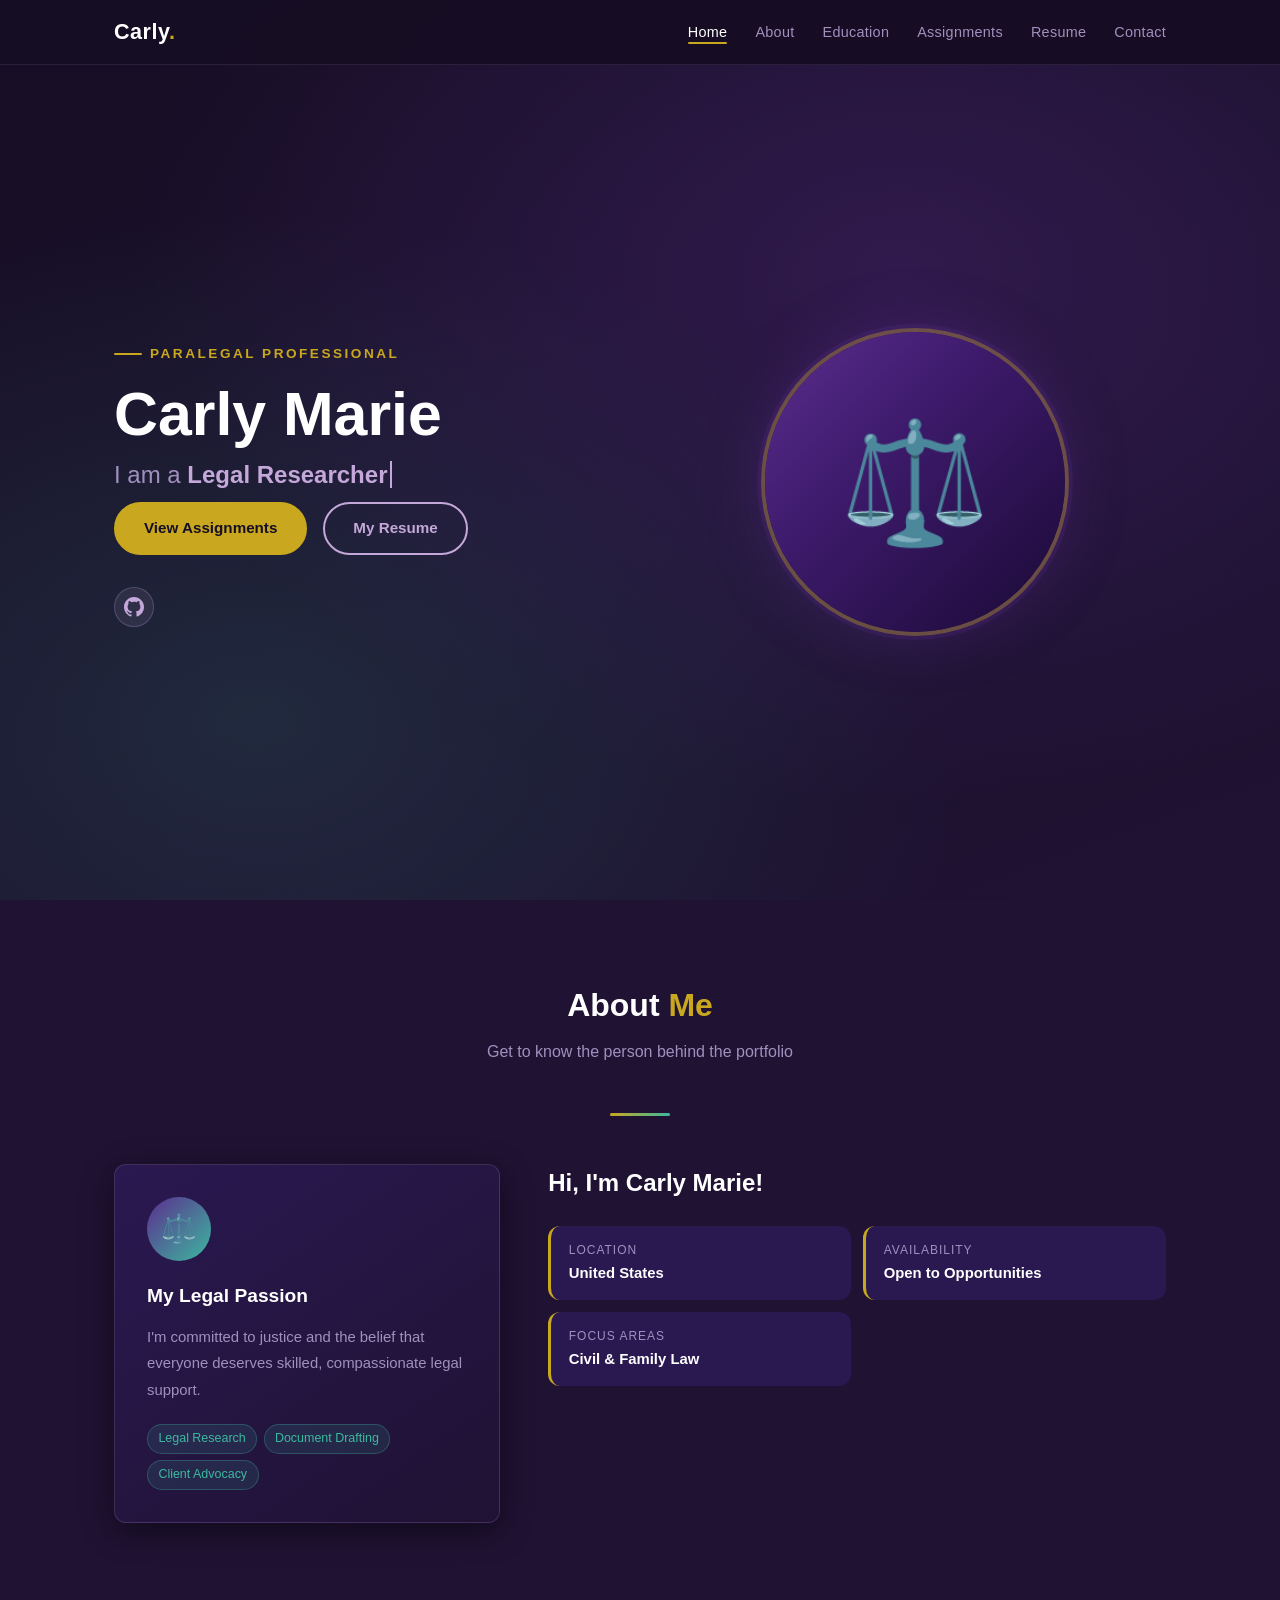
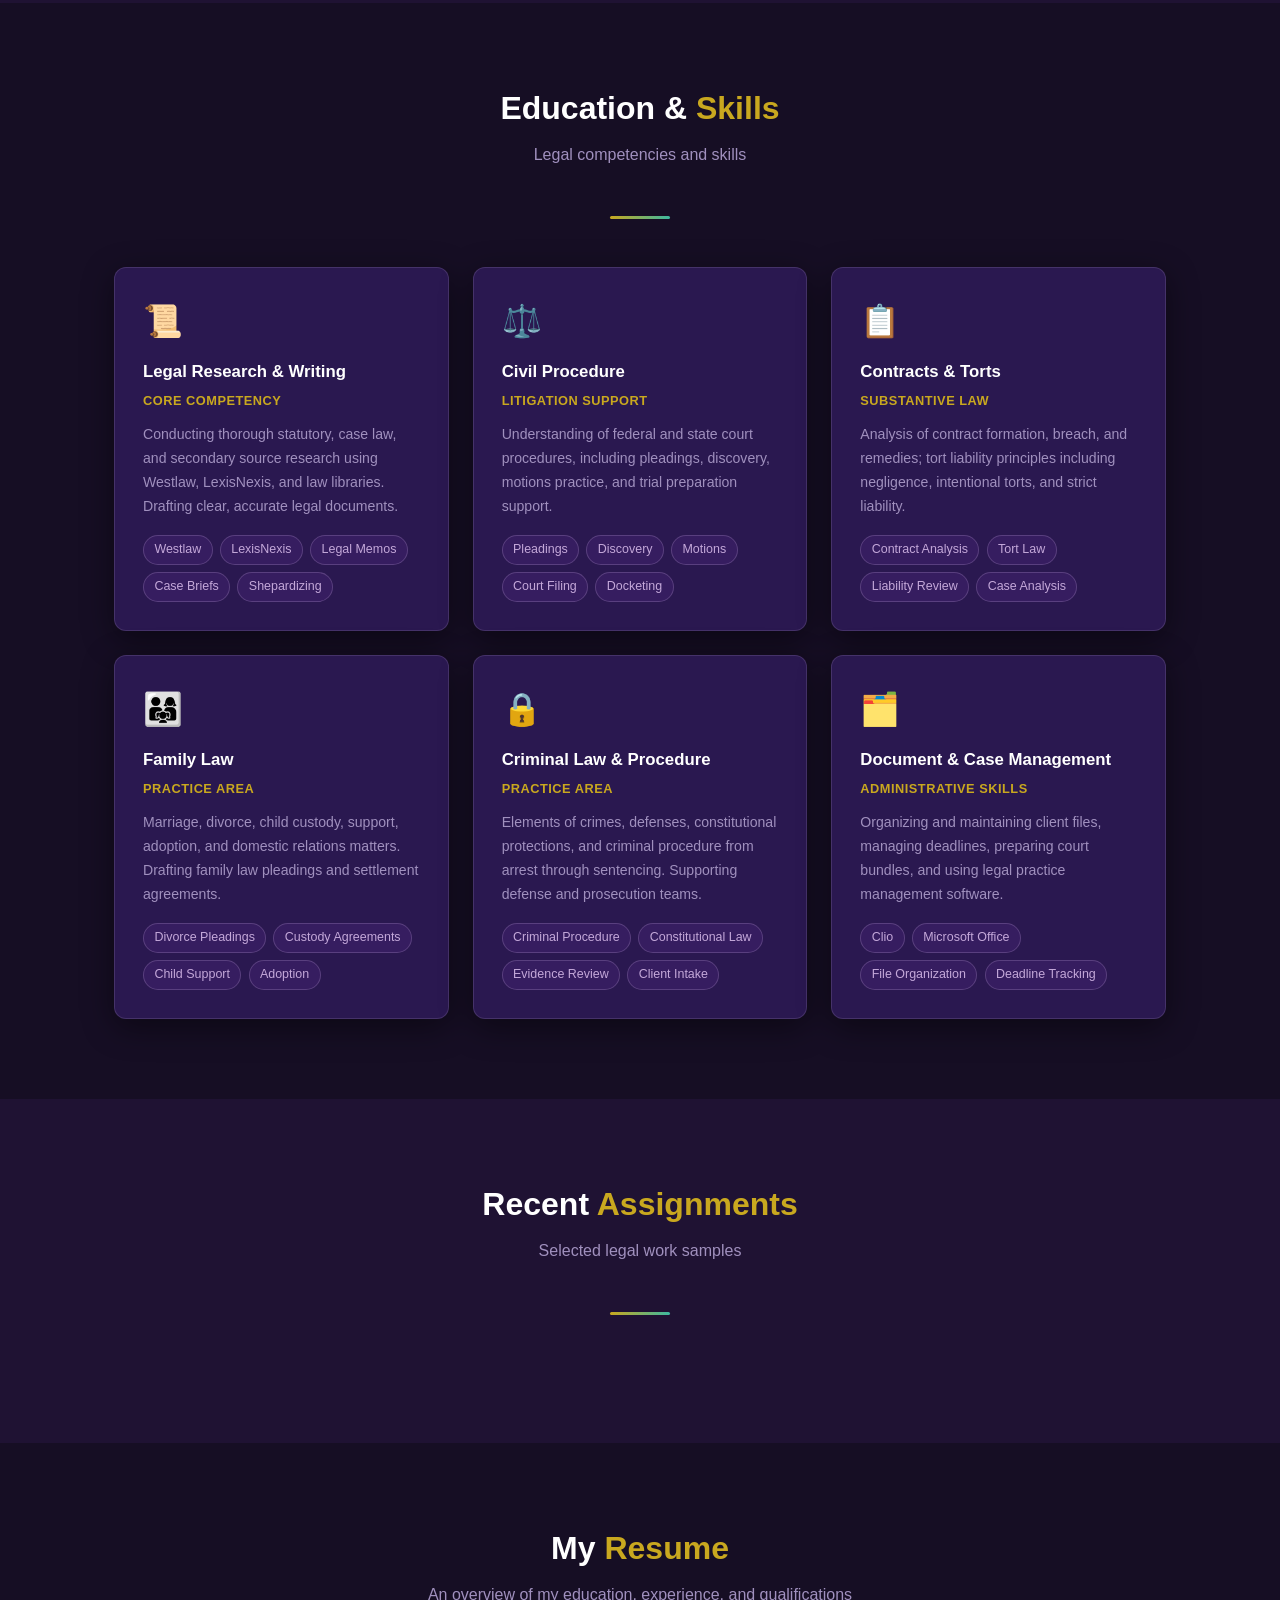
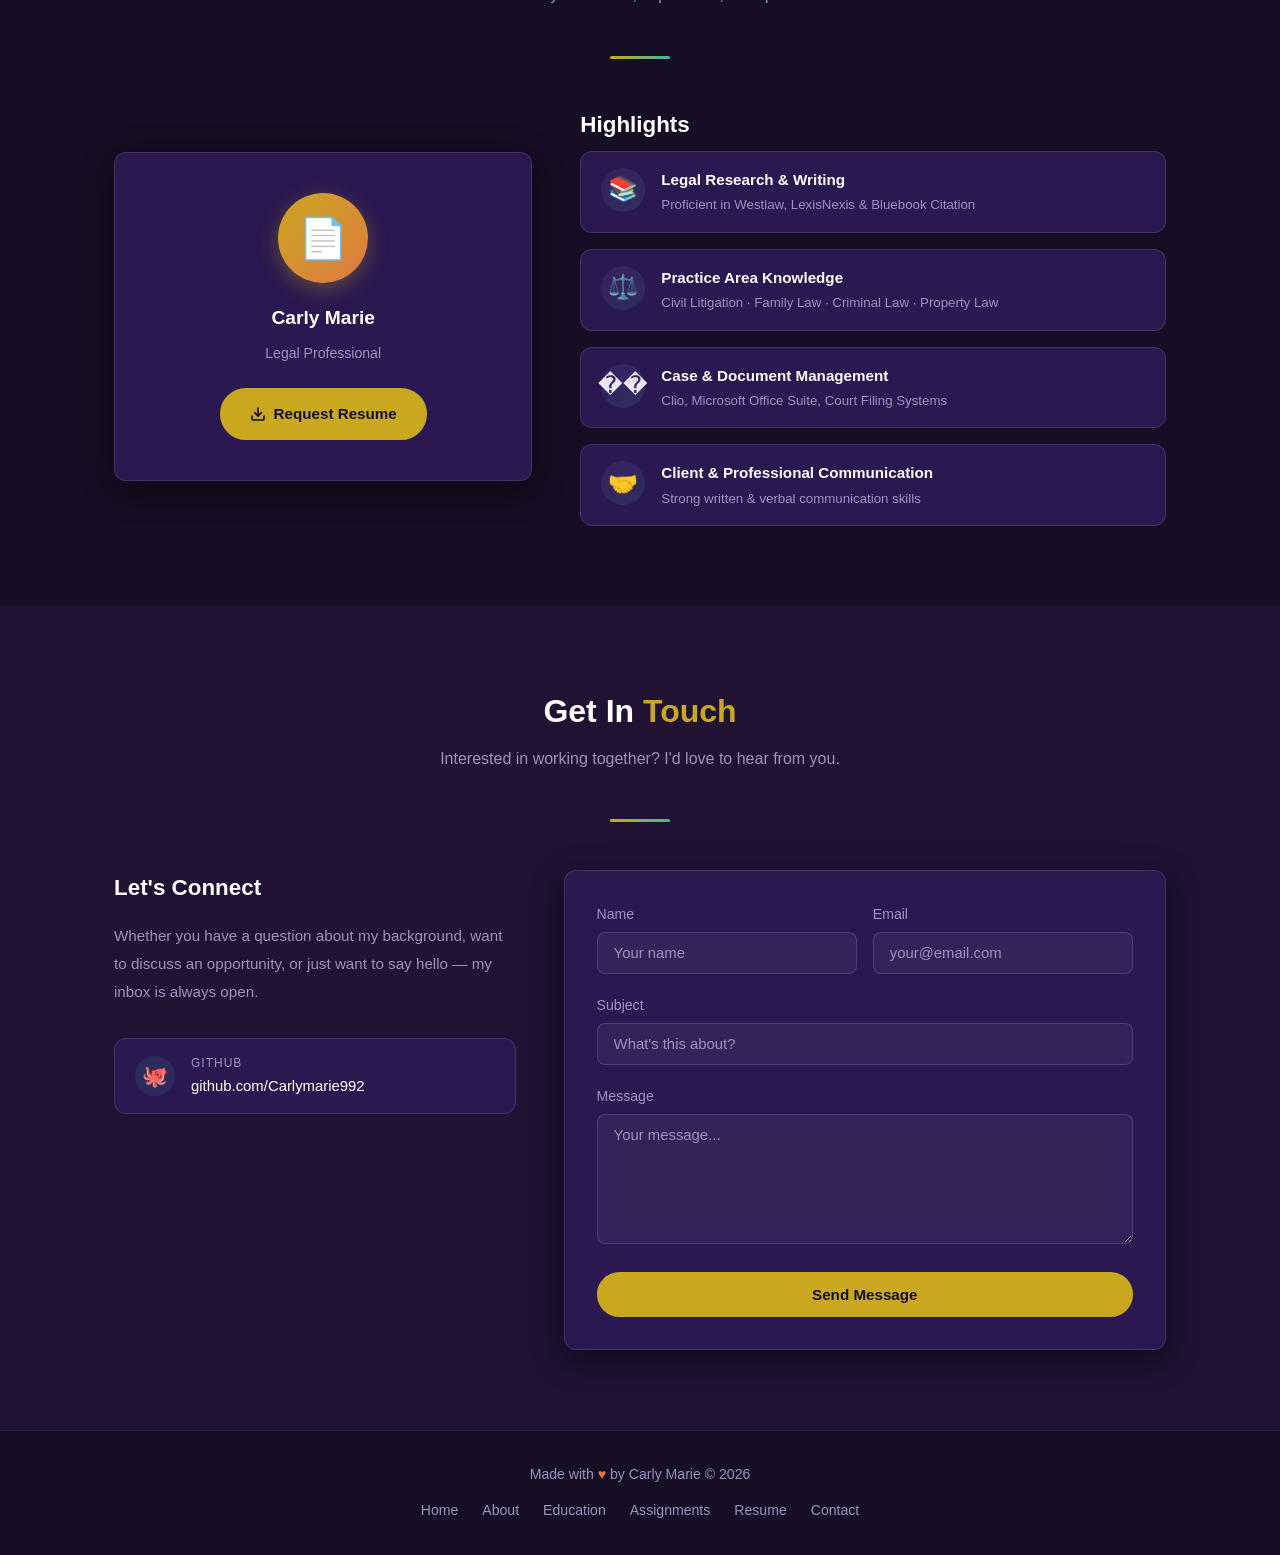
==== index.html @ 6452b538 "Remove fabricated content and privacy-risk information from personal portfolio (#2) * Initial plan  " ====
<!DOCTYPE html>
<html lang="en">
<head>
  <meta charset="UTF-8" />
  <meta name="viewport" content="width=device-width, initial-scale=1.0" />
  <meta name="description" content="Carly Marie — Legal Professional. Personal portfolio." />
  <title>Carly Marie | Paralegal Portfolio</title>
  <link rel="stylesheet" href="style.css" />
</head>
<body>

  <!-- ===== Navbar ===== -->
  <nav class="navbar" aria-label="Main navigation">
    <div class="nav-container">
      <a href="#home" class="nav-logo">Carly<span>.</span></a>
      <ul class="nav-links" id="navLinks">
        <li><a href="#home">Home</a></li>
        <li><a href="#about">About</a></li>
        <li><a href="#education">Education</a></li>
        <li><a href="#assignments">Assignments</a></li>
        <li><a href="#resume">Resume</a></li>
        <li><a href="#contact">Contact</a></li>
      </ul>
      <button
        class="nav-toggle"
        id="navToggle"
        aria-label="Toggle navigation"
        aria-expanded="false"
        aria-controls="navLinks">
        <span></span><span></span><span></span>
      </button>
    </div>
  </nav>

  <!-- ===== Hero ===== -->
  <section class="hero" id="home">
    <div class="hero-content">
      <div class="hero-text">
        <span class="hero-eyebrow">Paralegal Professional</span>
        <h1 class="hero-name">Carly Marie</h1>
        <p class="hero-subtitle-line">
          I am a <span class="typed-wrap"><span class="typed"></span></span>
        </p>

        <div class="hero-buttons">
          <a href="#assignments" class="btn btn-gold">View Assignments</a>
          <a href="#resume" class="btn btn-outline">My Resume</a>
        </div>
        <div class="hero-social">
          <a href="https://github.com/Carlymarie992" target="_blank" rel="noopener noreferrer" aria-label="GitHub">
            <svg xmlns="http://www.w3.org/2000/svg" width="20" height="20" viewBox="0 0 24 24" fill="currentColor" aria-hidden="true">
              <path d="M12 0C5.37 0 0 5.37 0 12c0 5.3 3.438 9.8 8.205 11.385.6.113.82-.258.82-.577
                0-.285-.01-1.04-.015-2.04-3.338.724-4.042-1.61-4.042-1.61-.546-1.387-1.333-1.756-1.333-1.756
                -1.089-.745.083-.729.083-.729 1.205.084 1.84 1.237 1.84 1.237 1.07 1.834 2.807 1.304
                3.492.997.108-.775.418-1.305.762-1.604-2.665-.305-5.467-1.334-5.467-5.931
                0-1.31.465-2.381 1.235-3.221-.124-.303-.535-1.524.117-3.176 0 0 1.008-.322 3.3 1.23
                a11.52 11.52 0 0 1 3.003-.404c1.02.005 2.047.138 3.003.404 2.29-1.552 3.297-1.23
                3.297-1.23.653 1.653.242 2.874.118 3.176.77.84 1.233 1.911 1.233 3.221
                0 4.609-2.807 5.624-5.479 5.921.43.372.823 1.102.823 2.222 0 1.606-.015 2.898-.015
                3.293 0 .322.216.694.825.576C20.565 21.796 24 17.298 24 12c0-6.63-5.37-12-12-12z"/>
            </svg>
          </a>

        </div>
      </div>
      <div class="hero-image-wrap">
        <div class="hero-badge-ring">
          <div class="hero-avatar" role="img" aria-label="Illustration of a legal professional">
            <span aria-hidden="true">⚖️</span>
            <span class="visually-hidden">Scales of justice illustration</span>
          </div>
          
        </div>
      </div>
    </div>
  </section>

  <!-- ===== About ===== -->
  <section class="section about" id="about">
    <div class="container">
      <h2 class="section-title fade-in">About <span>Me</span></h2>
      <p class="section-subtitle fade-in">Get to know the person behind the portfolio</p>
      <div class="section-divider"></div>
      <div class="about-grid">
        <div class="about-image-wrap fade-in">
          <div class="about-highlight-card">
            <div class="about-icon-circle">⚖️</div>
            <h3>My Legal Passion</h3>
            <p>
              I'm committed to justice and the belief that everyone
              deserves skilled, compassionate legal support.
            </p>
            <div class="card-tag-row">
              <span class="card-tag">Legal Research</span>
              <span class="card-tag">Document Drafting</span>
              <span class="card-tag">Client Advocacy</span>
            </div>
          </div>
        </div>
        <div class="about-text fade-in">
          <h3>Hi, I'm Carly Marie!</h3>

          <div class="about-facts">
            <div class="fact-item">
              <div class="fact-label">Location</div>
              <div class="fact-value">United States</div>
            </div>
            <div class="fact-item">
              <div class="fact-label">Availability</div>
              <div class="fact-value">Open to Opportunities</div>
            </div>
            <div class="fact-item">
              <div class="fact-label">Focus Areas</div>
              <div class="fact-value">Civil &amp; Family Law</div>
            </div>
          </div>
        </div>
      </div>
    </div>
  </section>

  <!-- ===== Education & Skills ===== -->
  <section class="section education" id="education">
    <div class="container">
      <h2 class="section-title fade-in">Education &amp; <span>Skills</span></h2>
      <p class="section-subtitle fade-in">Legal competencies and skills</p>
      <div class="section-divider"></div>
      <div class="edu-grid">

        <div class="edu-card fade-in">
          <div class="edu-card-icon">📜</div>
          <h3>Legal Research &amp; Writing</h3>
          <div class="edu-course">Core Competency</div>
          <p>Conducting thorough statutory, case law, and secondary source research using Westlaw, LexisNexis, and law libraries. Drafting clear, accurate legal documents.</p>
          <div class="skill-tags">
            <span class="skill-tag">Westlaw</span>
            <span class="skill-tag">LexisNexis</span>
            <span class="skill-tag">Legal Memos</span>
            <span class="skill-tag">Case Briefs</span>
            <span class="skill-tag">Shepardizing</span>
          </div>
        </div>

        <div class="edu-card fade-in">
          <div class="edu-card-icon">⚖️</div>
          <h3>Civil Procedure</h3>
          <div class="edu-course">Litigation Support</div>
          <p>Understanding of federal and state court procedures, including pleadings, discovery, motions practice, and trial preparation support.</p>
          <div class="skill-tags">
            <span class="skill-tag">Pleadings</span>
            <span class="skill-tag">Discovery</span>
            <span class="skill-tag">Motions</span>
            <span class="skill-tag">Court Filing</span>
            <span class="skill-tag">Docketing</span>
          </div>
        </div>

        <div class="edu-card fade-in">
          <div class="edu-card-icon">📋</div>
          <h3>Contracts &amp; Torts</h3>
          <div class="edu-course">Substantive Law</div>
          <p>Analysis of contract formation, breach, and remedies; tort liability principles including negligence, intentional torts, and strict liability.</p>
          <div class="skill-tags">
            <span class="skill-tag">Contract Analysis</span>
            <span class="skill-tag">Tort Law</span>
            <span class="skill-tag">Liability Review</span>
            <span class="skill-tag">Case Analysis</span>
          </div>
        </div>

        <div class="edu-card fade-in">
          <div class="edu-card-icon">👨‍👩‍👧</div>
          <h3>Family Law</h3>
          <div class="edu-course">Practice Area</div>
          <p>Marriage, divorce, child custody, support, adoption, and domestic relations matters. Drafting family law pleadings and settlement agreements.</p>
          <div class="skill-tags">
            <span class="skill-tag">Divorce Pleadings</span>
            <span class="skill-tag">Custody Agreements</span>
            <span class="skill-tag">Child Support</span>
            <span class="skill-tag">Adoption</span>
          </div>
        </div>

        <div class="edu-card fade-in">
          <div class="edu-card-icon">🔒</div>
          <h3>Criminal Law &amp; Procedure</h3>
          <div class="edu-course">Practice Area</div>
          <p>Elements of crimes, defenses, constitutional protections, and criminal procedure from arrest through sentencing. Supporting defense and prosecution teams.</p>
          <div class="skill-tags">
            <span class="skill-tag">Criminal Procedure</span>
            <span class="skill-tag">Constitutional Law</span>
            <span class="skill-tag">Evidence Review</span>
            <span class="skill-tag">Client Intake</span>
          </div>
        </div>

        <div class="edu-card fade-in">
          <div class="edu-card-icon">🗂️</div>
          <h3>Document &amp; Case Management</h3>
          <div class="edu-course">Administrative Skills</div>
          <p>Organizing and maintaining client files, managing deadlines, preparing court bundles, and using legal practice management software.</p>
          <div class="skill-tags">
            <span class="skill-tag">Clio</span>
            <span class="skill-tag">Microsoft Office</span>
            <span class="skill-tag">File Organization</span>
            <span class="skill-tag">Deadline Tracking</span>
          </div>
        </div>

      </div>
    </div>
  </section>

  <!-- ===== Assignments ===== -->
  <section class="section assignments" id="assignments">
    <div class="container">
      <h2 class="section-title fade-in">Recent <span>Assignments</span></h2>
      <p class="section-subtitle fade-in">Selected legal work samples</p>
      <div class="section-divider"></div>
      <div class="assignments-grid">

      </div>
    </div>
  </section>

  <!-- ===== Resume ===== -->
  <section class="section resume-section" id="resume">
    <div class="container">
      <h2 class="section-title fade-in">My <span>Resume</span></h2>
      <p class="section-subtitle fade-in">An overview of my education, experience, and qualifications</p>
      <div class="section-divider"></div>
      <div class="resume-inner">
        <div class="resume-visual fade-in">
          <div class="resume-icon-wrap">📄</div>
          <h3>Carly Marie</h3>
          <p>Legal Professional</p>
          <a href="#contact" class="btn btn-gold resume-download-btn">
            <svg xmlns="http://www.w3.org/2000/svg" width="16" height="16" viewBox="0 0 24 24" fill="none" stroke="currentColor" stroke-width="2.5" stroke-linecap="round" stroke-linejoin="round" aria-hidden="true"><path d="M21 15v4a2 2 0 0 1-2 2H5a2 2 0 0 1-2-2v-4"/><polyline points="7 10 12 15 17 10"/><line x1="12" y1="15" x2="12" y2="3"/></svg>
            Request Resume
          </a>
        </div>
        <div class="resume-highlights fade-in">
          <h3>Highlights</h3>
          <div class="resume-items">
            <div class="resume-item">
              <div class="resume-item-icon">📚</div>
              <div class="resume-item-content">
                <div class="item-title">Legal Research &amp; Writing</div>
                <div class="item-sub">Proficient in Westlaw, LexisNexis &amp; Bluebook Citation</div>
              </div>
            </div>
            <div class="resume-item">
              <div class="resume-item-icon">⚖️</div>
              <div class="resume-item-content">
                <div class="item-title">Practice Area Knowledge</div>
                <div class="item-sub">Civil Litigation · Family Law · Criminal Law · Property Law</div>
              </div>
            </div>
            <div class="resume-item">
              <div class="resume-item-icon">��️</div>
              <div class="resume-item-content">
                <div class="item-title">Case &amp; Document Management</div>
                <div class="item-sub">Clio, Microsoft Office Suite, Court Filing Systems</div>
              </div>
            </div>
            <div class="resume-item">
              <div class="resume-item-icon">🤝</div>
              <div class="resume-item-content">
                <div class="item-title">Client &amp; Professional Communication</div>
                <div class="item-sub">Strong written &amp; verbal communication skills</div>
              </div>
            </div>
          </div>
        </div>
      </div>
    </div>
  </section>

  <!-- ===== Contact ===== -->
  <section class="section contact" id="contact">
    <div class="container">
      <h2 class="section-title fade-in">Get In <span>Touch</span></h2>
      <p class="section-subtitle fade-in">Interested in working together? I'd love to hear from you.</p>
      <div class="section-divider"></div>
      <div class="contact-grid">
        <div class="contact-info fade-in">
          <h3>Let's Connect</h3>
          <p>
            Whether you have a question about my background, want to discuss an
            opportunity, or just want to say hello — my inbox is always open.
          </p>
          <div class="contact-items">
            <div class="contact-item">
              <div class="contact-item-icon">🐙</div>
              <div class="contact-item-text">
                <div class="label">GitHub</div>
                <div class="value">github.com/Carlymarie992</div>
              </div>
            </div>
          </div>
        </div>
        <div class="contact-form-wrap fade-in">
          <form id="contactForm">
            <div class="form-row">
              <div class="form-group">
                <label for="name">Name</label>
                <input type="text" id="name" name="name" placeholder="Your name" required />
              </div>
              <div class="form-group">
                <label for="email">Email</label>
                <input type="email" id="email" name="email" placeholder="your@email.com" required />
              </div>
            </div>
            <div class="form-group">
              <label for="subject">Subject</label>
              <input type="text" id="subject" name="subject" placeholder="What's this about?" required />
            </div>
            <div class="form-group">
              <label for="message">Message</label>
              <textarea id="message" name="message" placeholder="Your message..." required></textarea>
            </div>
            <button type="submit" class="btn btn-gold form-submit">Send Message</button>
            <div class="form-success" id="formSuccess" role="status" aria-live="polite">
              ✅ Message sent! I'll get back to you soon.
            </div>
          </form>
        </div>
      </div>
    </div>
  </section>

  <!-- ===== Footer ===== -->
  <footer>
    <div class="container">
      <p>Made with <span class="heart">♥</span> by Carly Marie &copy; <span id="year"></span></p>
      <ul class="footer-links">
        <li><a href="#home">Home</a></li>
        <li><a href="#about">About</a></li>
        <li><a href="#education">Education</a></li>
        <li><a href="#assignments">Assignments</a></li>
        <li><a href="#resume">Resume</a></li>
        <li><a href="#contact">Contact</a></li>
      </ul>
    </div>
  </footer>

  <button id="scrollTop" aria-label="Scroll to top">&#8679;</button>

  <script src="script.js"></script>
  <script>
    document.getElementById('year').textContent = new Date().getFullYear();
  </script>

</body>
</html>
---- style.css ----
/* ===== CSS Variables ===== */
:root {
  /* Carly's palette: deep purple, pale purple, gold, seafoam, grays, blues, orange */
  --primary:        #5B2D8E;   /* deep purple */
  --primary-dark:   #3D1A6B;   /* darker purple */
  --primary-light:  #7B4FB8;   /* medium purple */
  --pale-purple:    #C4A8D9;   /* pastel / pale purple */
  --gold:           #C9A81F;   /* gold / mustard */
  --gold-light:     #E2C84A;   /* lighter gold */
  --seafoam:        #3DB8A0;   /* seafoam green */
  --seafoam-light:  #6ED4BF;   /* lighter seafoam */
  --blue:           #2A6DB5;   /* blue accent */
  --orange:         #E07843;   /* orange */
  --bg:             #160E24;   /* deep dark purple-black */
  --bg-alt:         #1F1233;   /* dark purple */
  --card-bg:        #2A1850;   /* card background */
  --card-border:    rgba(196, 168, 217, 0.18);
  --text:           #EDE6F5;   /* light lavender-white */
  --text-muted:     #A090BE;   /* muted purple-gray */
  --white:          #ffffff;
  --font-main:      'Segoe UI', Tahoma, Geneva, Verdana, sans-serif;
  --transition:     0.3s ease;
  --radius:         12px;
  --shadow:         0 8px 32px rgba(0, 0, 0, 0.45);
}

/* ===== Reset & Base ===== */
*, *::before, *::after {
  box-sizing: border-box;
  margin: 0;
  padding: 0;
}

html {
  scroll-behavior: smooth;
}

body {
  font-family: var(--font-main);
  background-color: var(--bg);
  color: var(--text);
  line-height: 1.6;
  overflow-x: hidden;
}

a {
  color: var(--pale-purple);
  text-decoration: none;
  transition: color var(--transition);
}

a:hover {
  color: var(--gold);
}

img {
  max-width: 100%;
  display: block;
}

ul {
  list-style: none;
}

/* ===== Visually hidden (screen-reader only) ===== */
.visually-hidden {
  position: absolute;
  width: 1px;
  height: 1px;
  padding: 0;
  margin: -1px;
  overflow: hidden;
  clip: rect(0, 0, 0, 0);
  white-space: nowrap;
  border: 0;
}

/* ===== Utility ===== */
.container {
  max-width: 1100px;
  margin: 0 auto;
  padding: 0 1.5rem;
}

.section {
  padding: 5rem 0;
}

.section-title {
  text-align: center;
  font-size: 2rem;
  font-weight: 700;
  margin-bottom: 0.5rem;
  color: var(--white);
}

.section-title span {
  color: var(--gold);
}

.section-subtitle {
  text-align: center;
  color: var(--text-muted);
  margin-bottom: 3rem;
  font-size: 1rem;
}

.section-divider {
  width: 60px;
  height: 3px;
  background: linear-gradient(90deg, var(--gold), var(--seafoam));
  border-radius: 2px;
  margin: 0 auto 3rem;
}

.btn {
  display: inline-block;
  padding: 0.75rem 1.75rem;
  border-radius: 50px;
  font-weight: 600;
  cursor: pointer;
  transition: all var(--transition);
  border: 2px solid transparent;
  font-size: 0.95rem;
}

.btn-primary {
  background: var(--primary);
  color: var(--white);
  border-color: var(--primary);
}

.btn-primary:hover {
  background: var(--primary-dark);
  border-color: var(--primary-dark);
  color: var(--white);
  transform: translateY(-2px);
  box-shadow: 0 6px 20px rgba(91, 45, 142, 0.45);
}

.btn-gold {
  background: var(--gold);
  color: var(--bg);
  border-color: var(--gold);
  font-weight: 700;
}

.btn-gold:hover {
  background: var(--gold-light);
  border-color: var(--gold-light);
  color: var(--bg);
  transform: translateY(-2px);
  box-shadow: 0 6px 20px rgba(201, 168, 31, 0.4);
}

.btn-outline {
  background: transparent;
  color: var(--pale-purple);
  border-color: var(--pale-purple);
}

.btn-outline:hover {
  background: var(--pale-purple);
  color: var(--bg);
  transform: translateY(-2px);
}

.btn-outline-gold {
  background: transparent;
  color: var(--gold);
  border-color: var(--gold);
}

.btn-outline-gold:hover {
  background: var(--gold);
  color: var(--bg);
  transform: translateY(-2px);
}

/* ===== Navbar ===== */
.navbar {
  position: fixed;
  top: 0;
  width: 100%;
  z-index: 1000;
  background: rgba(22, 14, 36, 0.96);
  backdrop-filter: blur(12px);
  border-bottom: 1px solid rgba(196, 168, 217, 0.12);
  transition: all var(--transition);
}

.navbar.scrolled {
  box-shadow: 0 2px 24px rgba(0, 0, 0, 0.5);
}

.nav-container {
  max-width: 1100px;
  margin: 0 auto;
  padding: 0 1.5rem;
  display: flex;
  align-items: center;
  justify-content: space-between;
  height: 64px;
}

.nav-logo {
  font-size: 1.35rem;
  font-weight: 700;
  color: var(--white);
  letter-spacing: 0.5px;
}

.nav-logo span {
  color: var(--gold);
}

.nav-links {
  display: flex;
  gap: 1.75rem;
  align-items: center;
}

.nav-links a {
  color: var(--text-muted);
  font-weight: 500;
  font-size: 0.9rem;
  position: relative;
  padding-bottom: 4px;
  letter-spacing: 0.3px;
}

.nav-links a::after {
  content: '';
  position: absolute;
  bottom: 0;
  left: 0;
  width: 0;
  height: 2px;
  background: var(--gold);
  transition: width var(--transition);
  border-radius: 2px;
}

.nav-links a:hover::after,
.nav-links a.active::after {
  width: 100%;
}

.nav-links a:hover,
.nav-links a.active {
  color: var(--white);
}

.nav-toggle {
  display: none;
  flex-direction: column;
  cursor: pointer;
  gap: 5px;
  background: none;
  border: none;
  padding: 4px;
}

.nav-toggle span {
  display: block;
  width: 24px;
  height: 2px;
  background: var(--text-muted);
  border-radius: 2px;
  transition: all var(--transition);
}

.nav-toggle.open span:nth-child(1) {
  transform: translateY(7px) rotate(45deg);
}

.nav-toggle.open span:nth-child(2) {
  opacity: 0;
}

.nav-toggle.open span:nth-child(3) {
  transform: translateY(-7px) rotate(-45deg);
}

/* ===== Hero ===== */
.hero {
  min-height: 100vh;
  display: flex;
  align-items: center;
  background:
    radial-gradient(ellipse at 70% 30%, rgba(91, 45, 142, 0.35) 0%, transparent 60%),
    radial-gradient(ellipse at 20% 80%, rgba(61, 184, 160, 0.15) 0%, transparent 50%),
    linear-gradient(160deg, var(--bg) 0%, var(--bg-alt) 100%);
  position: relative;
  overflow: hidden;
  padding-top: 64px;
}

.hero-content {
  display: grid;
  grid-template-columns: 1fr 1fr;
  gap: 3rem;
  align-items: center;
  width: 100%;
  max-width: 1100px;
  margin: 0 auto;
  padding: 2rem 1.5rem;
}

.hero-eyebrow {
  display: inline-flex;
  align-items: center;
  gap: 0.5rem;
  color: var(--gold);
  font-weight: 600;
  font-size: 0.85rem;
  letter-spacing: 2.5px;
  text-transform: uppercase;
  margin-bottom: 1rem;
}

.hero-eyebrow::before {
  content: '';
  display: inline-block;
  width: 28px;
  height: 2px;
  background: var(--gold);
  border-radius: 2px;
}

.hero-name {
  font-size: clamp(2.4rem, 5vw, 3.8rem);
  font-weight: 800;
  color: var(--white);
  line-height: 1.1;
  margin-bottom: 0.5rem;
}

.hero-subtitle-line {
  font-size: clamp(1.1rem, 2.5vw, 1.5rem);
  color: var(--text-muted);
  margin-bottom: 0.5rem;
  font-weight: 400;
}

.hero-subtitle-line .typed-wrap {
  color: var(--pale-purple);
  font-weight: 600;
}

.hero-subtitle-line .typed {
  border-right: 2px solid var(--pale-purple);
  padding-right: 3px;
  animation: blink 0.75s step-end infinite;
}

@keyframes blink {
  0%, 100% { border-color: var(--pale-purple); }
  50% { border-color: transparent; }
}

.hero-description {
  color: var(--text-muted);
  font-size: 1rem;
  margin-bottom: 2rem;
  max-width: 460px;
  line-height: 1.85;
}

.hero-buttons {
  display: flex;
  gap: 1rem;
  flex-wrap: wrap;
}

.hero-social {
  display: flex;
  gap: 0.75rem;
  margin-top: 2rem;
}

.hero-social a {
  display: flex;
  align-items: center;
  justify-content: center;
  width: 40px;
  height: 40px;
  border-radius: 50%;
  background: rgba(196, 168, 217, 0.1);
  color: var(--pale-purple);
  transition: all var(--transition);
  border: 1px solid rgba(196, 168, 217, 0.25);
}

.hero-social a:hover {
  background: var(--primary);
  color: var(--white);
  border-color: var(--primary);
  transform: translateY(-3px);
  box-shadow: 0 6px 18px rgba(91, 45, 142, 0.45);
}

.hero-image-wrap {
  display: flex;
  justify-content: center;
  align-items: center;
}

.hero-badge-ring {
  position: relative;
  width: 300px;
  height: 300px;
}

.hero-avatar {
  width: 100%;
  height: 100%;
  border-radius: 50%;
  background: linear-gradient(135deg, var(--primary), var(--primary-dark) 40%, #1A0A35);
  display: flex;
  align-items: center;
  justify-content: center;
  font-size: 7.5rem;
  box-shadow:
    0 0 0 4px rgba(201, 168, 31, 0.35),
    0 0 0 8px rgba(91, 45, 142, 0.2),
    0 0 60px rgba(91, 45, 142, 0.4);
  animation: float 4s ease-in-out infinite;
}

@keyframes float {
  0%, 100% { transform: translateY(0); }
  50% { transform: translateY(-14px); }
}

.hero-stat-chips {
  position: absolute;
  bottom: -1rem;
  left: 50%;
  transform: translateX(-50%);
  display: flex;
  gap: 0.5rem;
  white-space: nowrap;
}

.hero-chip {
  background: var(--card-bg);
  border: 1px solid var(--card-border);
  color: var(--pale-purple);
  font-size: 0.72rem;
  font-weight: 600;
  padding: 0.3rem 0.75rem;
  border-radius: 20px;
  letter-spacing: 0.5px;
}

/* ===== About ===== */
.about {
  background: var(--bg-alt);
}

.about-grid {
  display: grid;
  grid-template-columns: 1fr 1.6fr;
  gap: 3rem;
  align-items: start;
}

.about-highlight-card {
  background: linear-gradient(145deg, var(--card-bg), #1F1233);
  border-radius: var(--radius);
  padding: 2rem;
  box-shadow: var(--shadow);
  border: 1px solid var(--card-border);
  position: sticky;
  top: 80px;
}

.about-icon-circle {
  width: 64px;
  height: 64px;
  border-radius: 50%;
  background: linear-gradient(135deg, var(--primary), var(--seafoam));
  display: flex;
  align-items: center;
  justify-content: center;
  font-size: 1.8rem;
  margin-bottom: 1.25rem;
}

.about-highlight-card h3 {
  color: var(--white);
  font-size: 1.2rem;
  margin-bottom: 0.75rem;
}

.about-highlight-card p {
  color: var(--text-muted);
  font-size: 0.93rem;
  line-height: 1.8;
}

.about-highlight-card .card-tag-row {
  display: flex;
  flex-wrap: wrap;
  gap: 0.4rem;
  margin-top: 1.25rem;
}

.card-tag {
  background: rgba(61, 184, 160, 0.12);
  color: var(--seafoam);
  border: 1px solid rgba(61, 184, 160, 0.3);
  padding: 0.25rem 0.65rem;
  border-radius: 16px;
  font-size: 0.78rem;
  font-weight: 500;
}

.about-text h3 {
  font-size: 1.5rem;
  color: var(--white);
  margin-bottom: 1rem;
}

.about-text p {
  color: var(--text-muted);
  line-height: 1.85;
  margin-bottom: 1rem;
  font-size: 0.97rem;
}

.about-facts {
  display: grid;
  grid-template-columns: 1fr 1fr;
  gap: 0.75rem;
  margin-top: 1.5rem;
}

.fact-item {
  background: var(--card-bg);
  padding: 0.9rem 1.1rem;
  border-radius: var(--radius);
  border-left: 3px solid var(--gold);
}

.fact-item .fact-label {
  font-size: 0.75rem;
  color: var(--text-muted);
  text-transform: uppercase;
  letter-spacing: 1px;
}

.fact-item .fact-value {
  font-size: 0.93rem;
  color: var(--white);
  font-weight: 600;
  margin-top: 0.15rem;
}

/* ===== Education & Skills ===== */
.education {
  background: var(--bg);
}

.edu-grid {
  display: grid;
  grid-template-columns: repeat(auto-fit, minmax(260px, 1fr));
  gap: 1.5rem;
}

.edu-card {
  background: var(--card-bg);
  border-radius: var(--radius);
  padding: 1.75rem;
  box-shadow: var(--shadow);
  border: 1px solid var(--card-border);
  transition: transform var(--transition), border-color var(--transition);
}

.edu-card:hover {
  transform: translateY(-5px);
  border-color: var(--gold);
}

.edu-card-icon {
  font-size: 2rem;
  margin-bottom: 0.75rem;
}

.edu-card h3 {
  color: var(--white);
  margin-bottom: 0.3rem;
  font-size: 1.05rem;
}

.edu-card .edu-course {
  color: var(--gold);
  font-size: 0.8rem;
  font-weight: 600;
  letter-spacing: 0.5px;
  text-transform: uppercase;
  margin-bottom: 0.75rem;
}

.edu-card p {
  color: var(--text-muted);
  font-size: 0.88rem;
  line-height: 1.7;
  margin-bottom: 1rem;
}

.skill-tags {
  display: flex;
  flex-wrap: wrap;
  gap: 0.45rem;
}

.skill-tag {
  background: rgba(91, 45, 142, 0.25);
  color: var(--pale-purple);
  padding: 0.25rem 0.65rem;
  border-radius: 16px;
  font-size: 0.78rem;
  font-weight: 500;
  border: 1px solid rgba(196, 168, 217, 0.25);
  transition: all var(--transition);
}

.skill-tag:hover {
  background: var(--primary);
  color: var(--white);
  border-color: var(--primary);
}

/* ===== Assignments ===== */
.assignments {
  background: var(--bg-alt);
}

.assignments-grid {
  display: grid;
  grid-template-columns: repeat(auto-fit, minmax(310px, 1fr));
  gap: 1.75rem;
}

.assignment-card {
  background: var(--card-bg);
  border-radius: var(--radius);
  overflow: hidden;
  box-shadow: var(--shadow);
  border: 1px solid var(--card-border);
  transition: transform var(--transition), border-color var(--transition), box-shadow var(--transition);
  display: flex;
  flex-direction: column;
}

.assignment-card:hover {
  transform: translateY(-6px);
  border-color: var(--seafoam);
  box-shadow: 0 14px 45px rgba(61, 184, 160, 0.2);
}

.assignment-banner {
  height: 120px;
  display: flex;
  align-items: center;
  justify-content: center;
  font-size: 3.5rem;
  position: relative;
}

.assignment-banner.purple-bg {
  background: linear-gradient(135deg, rgba(91, 45, 142, 0.55), rgba(61, 45, 100, 0.4));
}

.assignment-banner.gold-bg {
  background: linear-gradient(135deg, rgba(201, 168, 31, 0.3), rgba(91, 45, 142, 0.25));
}

.assignment-banner.teal-bg {
  background: linear-gradient(135deg, rgba(61, 184, 160, 0.3), rgba(42, 109, 181, 0.2));
}

.assignment-banner.orange-bg {
  background: linear-gradient(135deg, rgba(224, 120, 67, 0.3), rgba(91, 45, 142, 0.2));
}

.assignment-banner.blue-bg {
  background: linear-gradient(135deg, rgba(42, 109, 181, 0.35), rgba(91, 45, 142, 0.25));
}

.assignment-banner.green-bg {
  background: linear-gradient(135deg, rgba(61, 184, 160, 0.4), rgba(42, 109, 181, 0.25));
}

.assignment-type {
  position: absolute;
  top: 0.75rem;
  right: 0.75rem;
  background: rgba(22, 14, 36, 0.7);
  color: var(--gold);
  font-size: 0.7rem;
  font-weight: 700;
  letter-spacing: 1px;
  text-transform: uppercase;
  padding: 0.2rem 0.6rem;
  border-radius: 10px;
  border: 1px solid rgba(201, 168, 31, 0.3);
}

.assignment-body {
  padding: 1.5rem;
  flex: 1;
  display: flex;
  flex-direction: column;
}

.assignment-body h3 {
  color: var(--white);
  margin-bottom: 0.5rem;
  font-size: 1.05rem;
}

.assignment-body p {
  color: var(--text-muted);
  font-size: 0.88rem;
  line-height: 1.7;
  flex: 1;
  margin-bottom: 1rem;
}

.assignment-meta {
  display: flex;
  gap: 0.5rem;
  flex-wrap: wrap;
  margin-bottom: 0.75rem;
}

.meta-badge {
  background: rgba(61, 184, 160, 0.12);
  color: var(--seafoam);
  padding: 0.2rem 0.55rem;
  border-radius: 10px;
  font-size: 0.75rem;
  font-weight: 500;
  border: 1px solid rgba(61, 184, 160, 0.25);
}

/* ===== Resume ===== */
.resume-section {
  background: var(--bg);
}

.resume-inner {
  display: grid;
  grid-template-columns: 1fr 1.4fr;
  gap: 3rem;
  align-items: center;
}

.resume-visual {
  background: var(--card-bg);
  border-radius: var(--radius);
  border: 1px solid var(--card-border);
  padding: 2.5rem 2rem;
  text-align: center;
  box-shadow: var(--shadow);
}

.resume-icon-wrap {
  width: 90px;
  height: 90px;
  border-radius: 50%;
  background: linear-gradient(135deg, var(--gold), var(--orange));
  display: flex;
  align-items: center;
  justify-content: center;
  font-size: 2.5rem;
  margin: 0 auto 1.25rem;
  box-shadow: 0 6px 20px rgba(201, 168, 31, 0.35);
}

.resume-visual h3 {
  color: var(--white);
  font-size: 1.2rem;
  margin-bottom: 0.5rem;
}

.resume-visual p {
  color: var(--text-muted);
  font-size: 0.88rem;
  margin-bottom: 1.5rem;
}

.resume-download-btn {
  display: inline-flex;
  align-items: center;
  gap: 0.5rem;
}

.resume-highlights h3 {
  color: var(--white);
  font-size: 1.4rem;
  margin-bottom: 0.5rem;
}

.resume-highlights > p {
  color: var(--text-muted);
  margin-bottom: 1.75rem;
  line-height: 1.8;
}

.resume-items {
  display: flex;
  flex-direction: column;
  gap: 1rem;
}

.resume-item {
  display: flex;
  gap: 1rem;
  align-items: flex-start;
  background: var(--card-bg);
  border-radius: var(--radius);
  padding: 1rem 1.25rem;
  border: 1px solid var(--card-border);
  transition: border-color var(--transition);
}

.resume-item:hover {
  border-color: var(--gold);
}

.resume-item-icon {
  font-size: 1.5rem;
  width: 44px;
  height: 44px;
  background: linear-gradient(135deg, rgba(91, 45, 142, 0.3), rgba(61, 184, 160, 0.15));
  border-radius: 50%;
  display: flex;
  align-items: center;
  justify-content: center;
  flex-shrink: 0;
}

.resume-item-content .item-title {
  color: var(--white);
  font-weight: 600;
  font-size: 0.95rem;
}

.resume-item-content .item-sub {
  color: var(--text-muted);
  font-size: 0.83rem;
  margin-top: 0.15rem;
}

/* ===== Contact ===== */
.contact {
  background: var(--bg-alt);
}

.contact-grid {
  display: grid;
  grid-template-columns: 1fr 1.5fr;
  gap: 3rem;
  align-items: start;
}

.contact-info h3 {
  font-size: 1.4rem;
  color: var(--white);
  margin-bottom: 1rem;
}

.contact-info > p {
  color: var(--text-muted);
  line-height: 1.85;
  margin-bottom: 2rem;
  font-size: 0.95rem;
}

.contact-items {
  display: flex;
  flex-direction: column;
  gap: 0.9rem;
}

.contact-item {
  display: flex;
  align-items: center;
  gap: 1rem;
  background: var(--card-bg);
  padding: 0.9rem 1.25rem;
  border-radius: var(--radius);
  border: 1px solid var(--card-border);
  transition: border-color var(--transition);
}

.contact-item:hover {
  border-color: var(--seafoam);
}

.contact-item-icon {
  font-size: 1.3rem;
  width: 40px;
  height: 40px;
  background: rgba(61, 184, 160, 0.12);
  border-radius: 50%;
  display: flex;
  align-items: center;
  justify-content: center;
  flex-shrink: 0;
}

.contact-item-text .label {
  font-size: 0.75rem;
  color: var(--text-muted);
  text-transform: uppercase;
  letter-spacing: 1px;
}

.contact-item-text .value {
  font-size: 0.93rem;
  color: var(--white);
  font-weight: 500;
  margin-top: 0.1rem;
}

.contact-form-wrap {
  background: var(--card-bg);
  padding: 2rem;
  border-radius: var(--radius);
  box-shadow: var(--shadow);
  border: 1px solid var(--card-border);
}

.form-row {
  display: grid;
  grid-template-columns: 1fr 1fr;
  gap: 1rem;
}

.form-group {
  margin-bottom: 1.25rem;
}

.form-group label {
  display: block;
  margin-bottom: 0.4rem;
  font-size: 0.88rem;
  color: var(--text-muted);
  font-weight: 500;
}

.form-group input,
.form-group textarea {
  width: 100%;
  padding: 0.75rem 1rem;
  background: rgba(255, 255, 255, 0.05);
  border: 1px solid rgba(196, 168, 217, 0.2);
  border-radius: 8px;
  color: var(--white);
  font-family: var(--font-main);
  font-size: 0.93rem;
  transition: border-color var(--transition), box-shadow var(--transition);
  outline: none;
}

.form-group input::placeholder,
.form-group textarea::placeholder {
  color: var(--text-muted);
}

.form-group input:focus,
.form-group textarea:focus {
  border-color: var(--pale-purple);
  box-shadow: 0 0 0 3px rgba(196, 168, 217, 0.15);
}

.form-group textarea {
  resize: vertical;
  min-height: 130px;
}

.form-submit {
  width: 100%;
}

.form-success {
  display: none;
  background: rgba(61, 184, 160, 0.12);
  border: 1px solid var(--seafoam);
  border-radius: 8px;
  padding: 1rem;
  text-align: center;
  color: var(--seafoam);
  margin-top: 1rem;
  font-weight: 500;
}

/* ===== Footer ===== */
footer {
  background: var(--bg);
  border-top: 1px solid rgba(196, 168, 217, 0.1);
  padding: 2rem 0;
  text-align: center;
}

footer p {
  color: var(--text-muted);
  font-size: 0.88rem;
}

footer .heart {
  color: var(--orange);
}

footer .footer-links {
  display: flex;
  justify-content: center;
  gap: 1.5rem;
  margin-top: 0.75rem;
}

footer .footer-links a {
  color: var(--text-muted);
  font-size: 0.88rem;
}

footer .footer-links a:hover {
  color: var(--gold);
}

/* ===== Scroll to Top ===== */
#scrollTop {
  position: fixed;
  bottom: 2rem;
  right: 2rem;
  width: 44px;
  height: 44px;
  background: linear-gradient(135deg, var(--primary), var(--primary-dark));
  color: var(--white);
  border: none;
  border-radius: 50%;
  font-size: 1.4rem;
  cursor: pointer;
  display: none;
  align-items: center;
  justify-content: center;
  box-shadow: 0 4px 16px rgba(91, 45, 142, 0.5);
  transition: all var(--transition);
  z-index: 999;
  line-height: 1;
}

#scrollTop:hover {
  transform: translateY(-3px);
  box-shadow: 0 8px 24px rgba(91, 45, 142, 0.6);
}

#scrollTop.show {
  display: flex;
}

/* ===== Animations ===== */
.fade-in {
  opacity: 0;
  transform: translateY(22px);
  transition: opacity 0.65s ease, transform 0.65s ease;
}

.fade-in.visible {
  opacity: 1;
  transform: translateY(0);
}

/* ===== Reduced Motion ===== */
@media (prefers-reduced-motion: reduce) {
  html {
    scroll-behavior: auto;
  }

  .hero-avatar {
    animation: none;
  }

  .hero-subtitle-line .typed {
    animation: none;
    border-right-color: var(--pale-purple);
  }

  .fade-in {
    opacity: 1;
    transform: none;
    transition: none;
  }

  .btn,
  .edu-card,
  .assignment-card,
  .resume-item,
  .contact-item,
  .hero-social a,
  a {
    transition: none;
  }
}

/* ===== Responsive ===== */
@media (max-width: 768px) {
  .nav-links {
    position: fixed;
    top: 64px;
    left: 0;
    width: 100%;
    background: var(--bg-alt);
    flex-direction: column;
    padding: 1.5rem;
    gap: 1.25rem;
    border-bottom: 1px solid rgba(196, 168, 217, 0.12);
    transform: translateY(-120%);
    transition: transform var(--transition);
    z-index: 999;
    /* prevent hidden menu from being reachable by keyboard or pointer;
       visibility:hidden removes it from the accessibility tree and tab order,
       pointer-events:none blocks mouse interaction as an extra safeguard */
    visibility: hidden;
    pointer-events: none;
  }

  .nav-links.open {
    transform: translateY(0);
    visibility: visible;
    pointer-events: auto;
  }

  .nav-toggle {
    display: flex;
  }

  .hero-content {
    grid-template-columns: 1fr;
    text-align: center;
    gap: 2rem;
    padding-top: 3rem;
  }

  .hero-image-wrap {
    order: -1;
  }

  .hero-badge-ring {
    width: 210px;
    height: 210px;
  }

  .hero-avatar {
    font-size: 5rem;
  }

  .hero-eyebrow {
    justify-content: center;
  }

  .hero-description {
    margin: 0 auto 2rem;
  }

  .hero-buttons,
  .hero-social {
    justify-content: center;
  }

  .about-grid {
    grid-template-columns: 1fr;
  }

  .about-highlight-card {
    position: static;
  }

  .about-facts {
    grid-template-columns: 1fr 1fr;
  }

  .resume-inner {
    grid-template-columns: 1fr;
  }

  .contact-grid {
    grid-template-columns: 1fr;
  }

  .form-row {
    grid-template-columns: 1fr;
  }

  .section-title {
    font-size: 1.6rem;
  }
}

@media (max-width: 480px) {
  .hero-badge-ring {
    width: 170px;
    height: 170px;
  }

  .hero-avatar {
    font-size: 4rem;
  }

  .hero-stat-chips {
    flex-direction: column;
    align-items: center;
  }

  .about-facts {
    grid-template-columns: 1fr;
  }
}
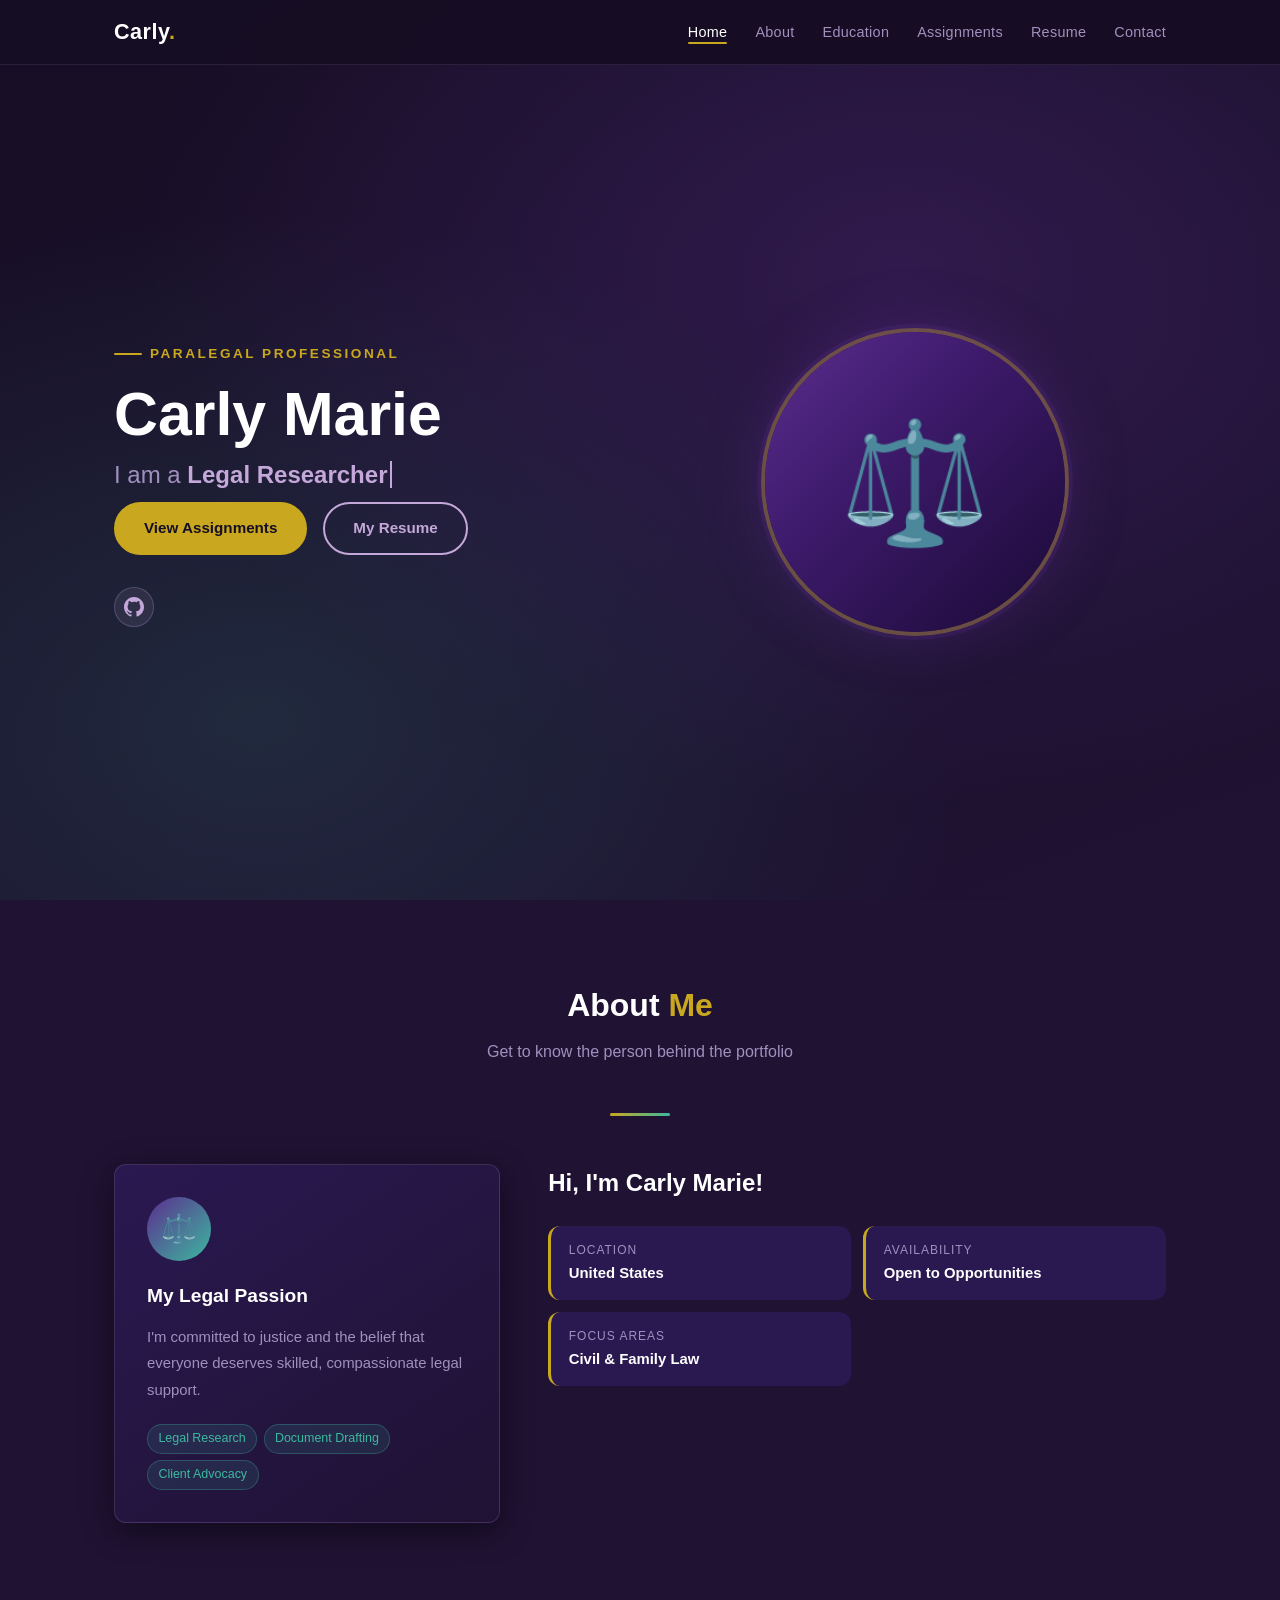
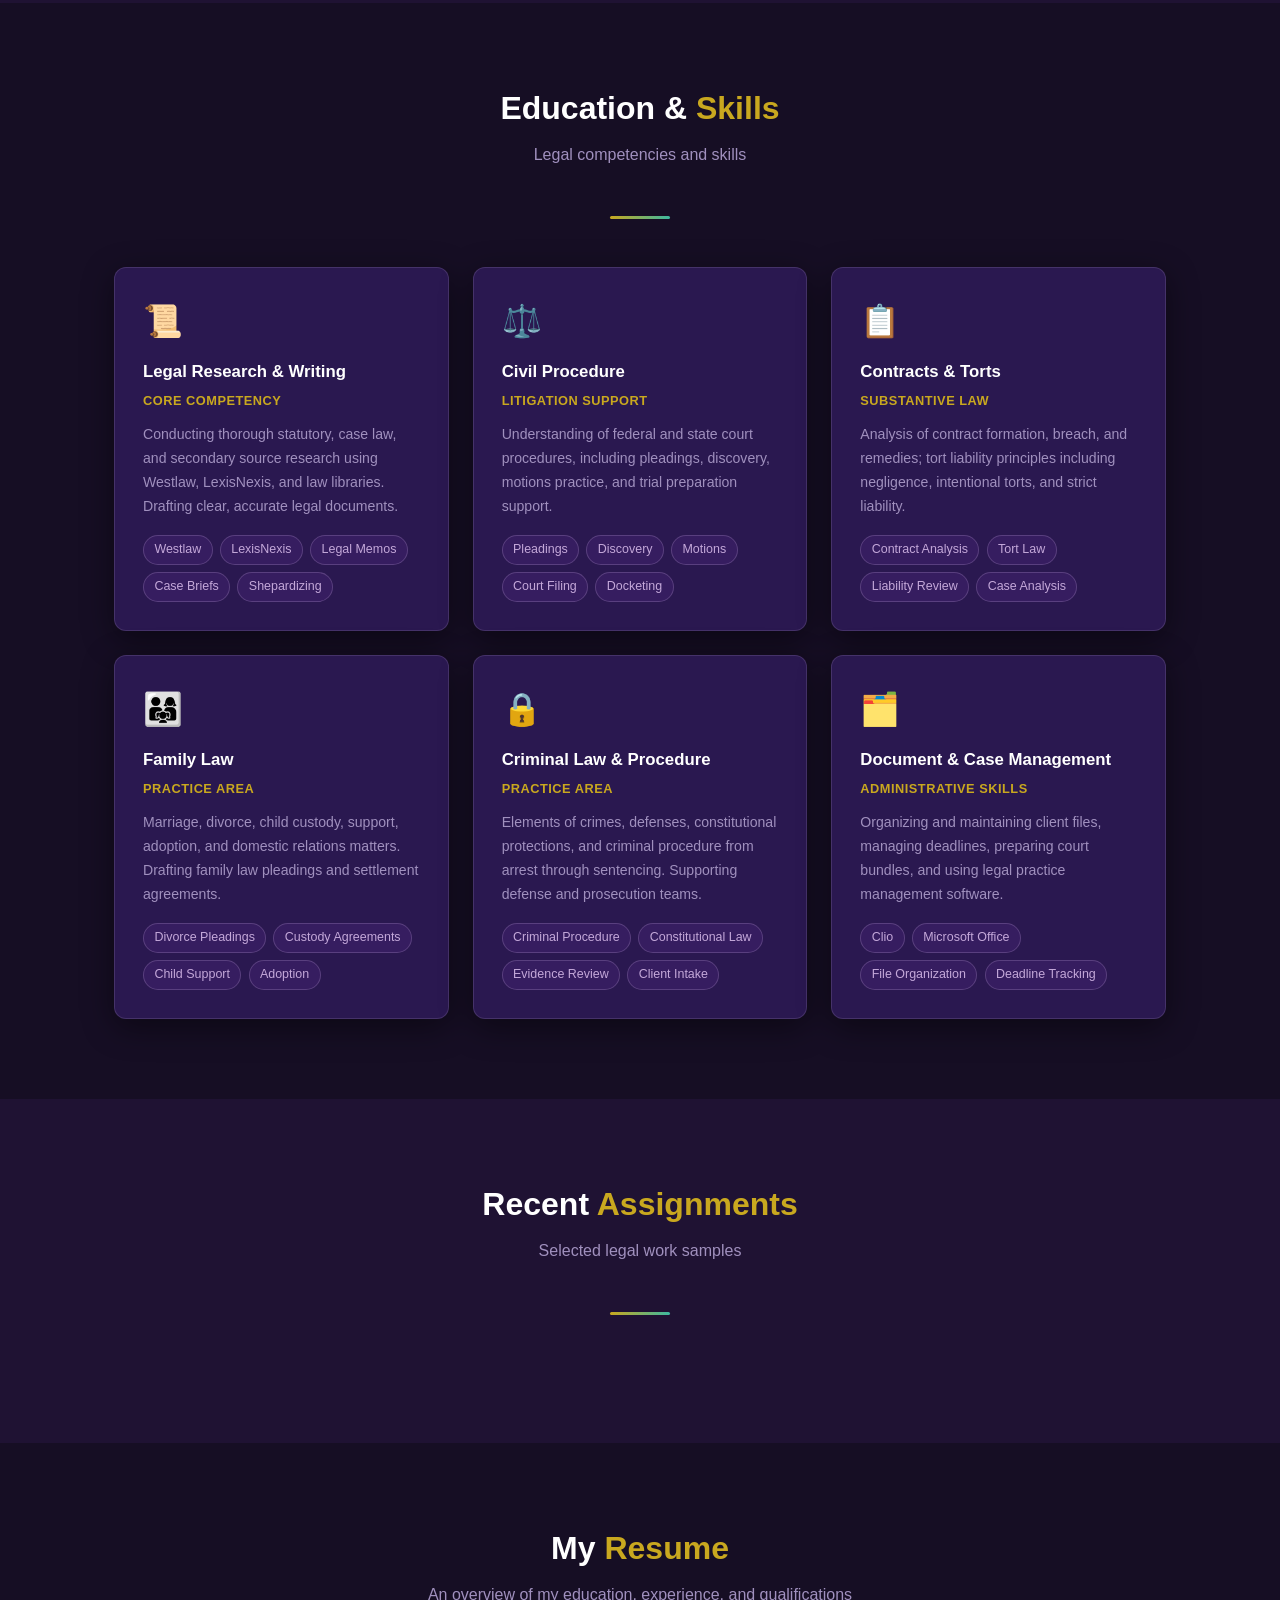
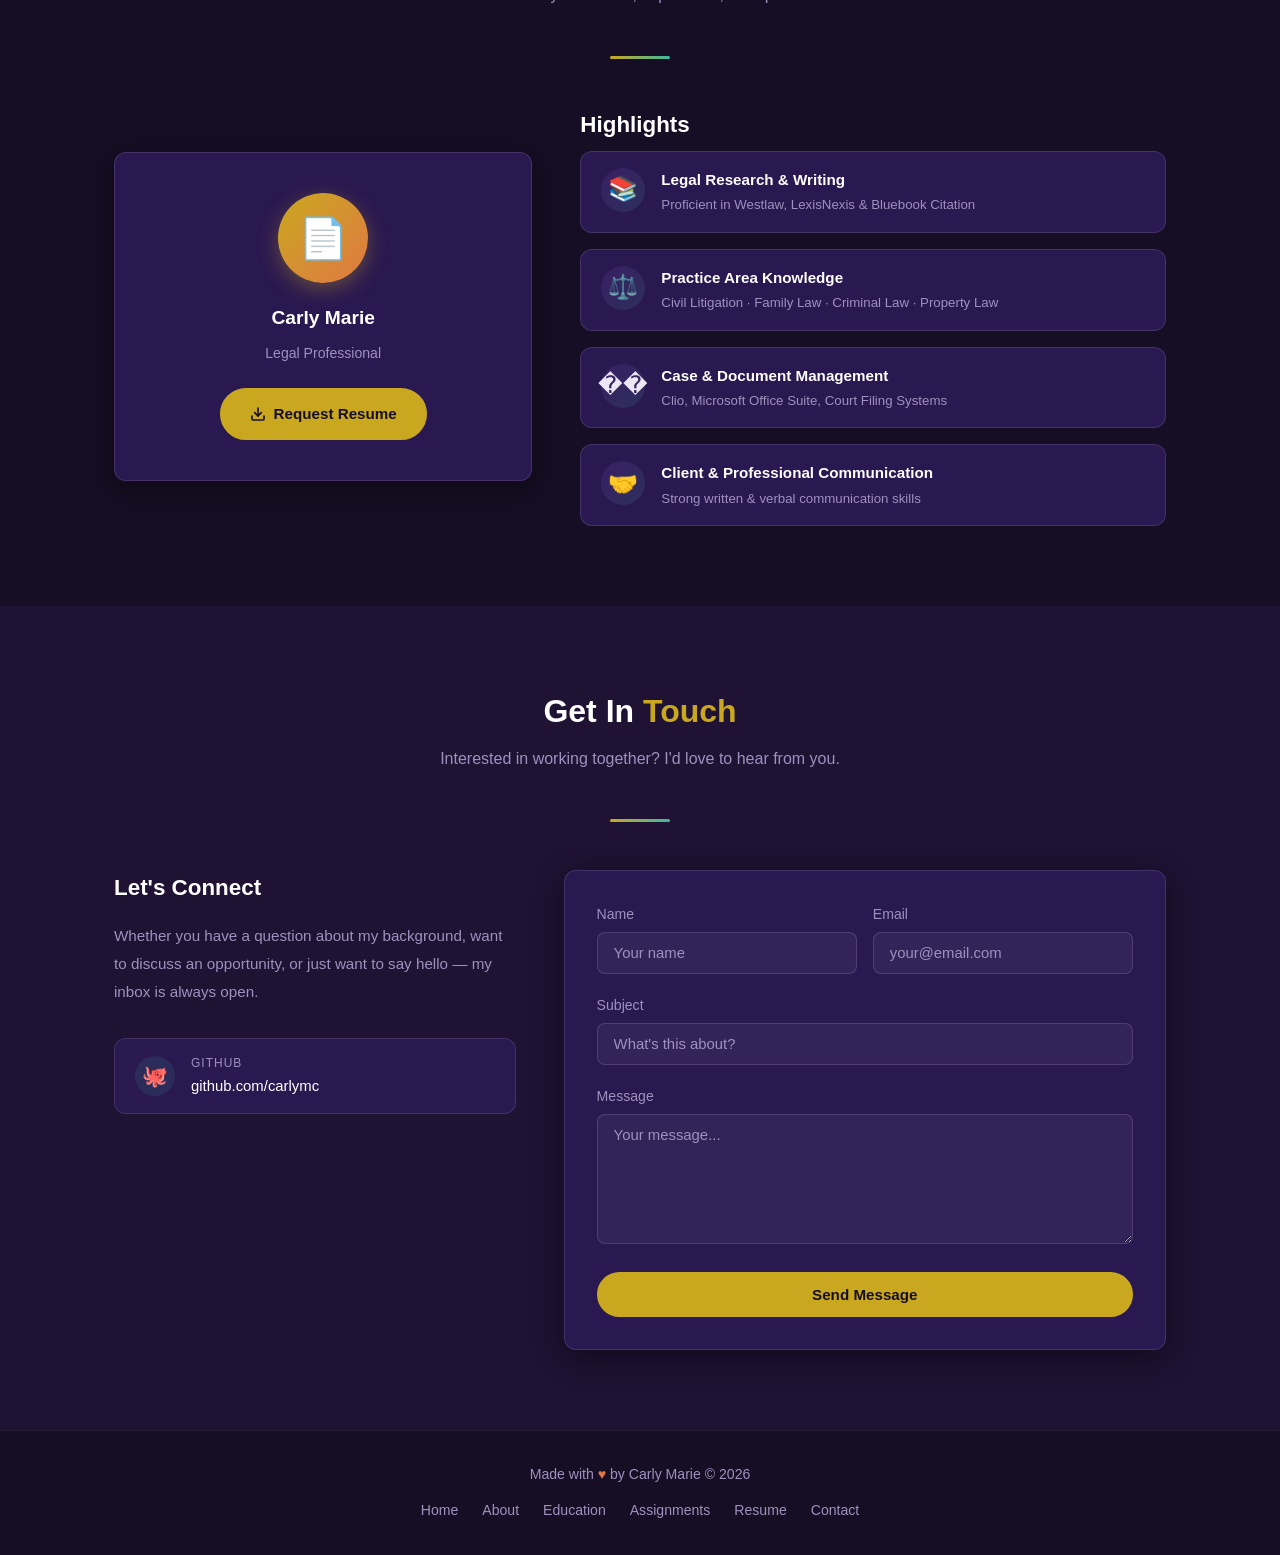
==== commit 35ed159e: "Fix links for renamed GitHub account to carlymc Co-authored-by: carlymariec <174076271+carlymariec@u" ====
--- a/index.html
+++ b/index.html
@@ -47,7 +47,7 @@
           <a href="#resume" class="btn btn-outline">My Resume</a>
         </div>
         <div class="hero-social">
-          <a href="https://github.com/Carlymarie992" target="_blank" rel="noopener noreferrer" aria-label="GitHub">
+          <a href="https://github.com/carlymc" target="_blank" rel="noopener noreferrer" aria-label="GitHub">
             <svg xmlns="http://www.w3.org/2000/svg" width="20" height="20" viewBox="0 0 24 24" fill="currentColor" aria-hidden="true">
               <path d="M12 0C5.37 0 0 5.37 0 12c0 5.3 3.438 9.8 8.205 11.385.6.113.82-.258.82-.577
                 0-.285-.01-1.04-.015-2.04-3.338.724-4.042-1.61-4.042-1.61-.546-1.387-1.333-1.756-1.333-1.756
@@ -294,7 +294,7 @@
               <div class="contact-item-icon">🐙</div>
               <div class="contact-item-text">
                 <div class="label">GitHub</div>
-                <div class="value">github.com/Carlymarie992</div>
+                <div class="value">github.com/carlymc</div>
               </div>
             </div>
           </div>
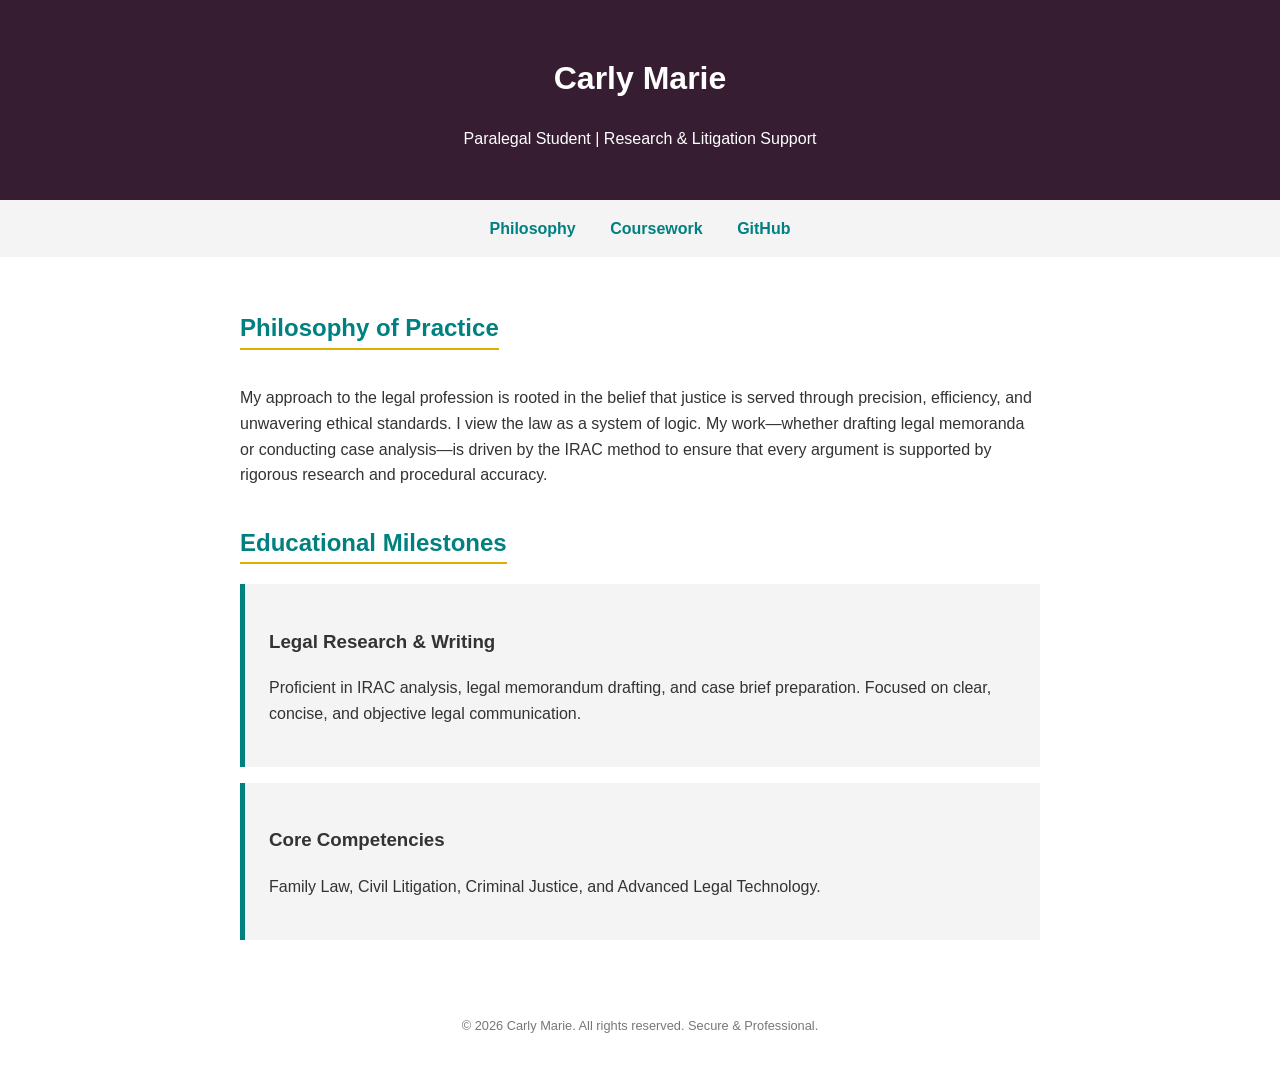
==== commit 5b4201b8: "Update index.html Co-authored-by: gemini-code-assist[bot] <176961590+gemini-code-assist[bot]@users.n" ====
--- a/index.html
+++ b/index.html
@@ -1,355 +1,62 @@
 <!DOCTYPE html>
 <html lang="en">
 <head>
-  <meta charset="UTF-8" />
-  <meta name="viewport" content="width=device-width, initial-scale=1.0" />
-  <meta name="description" content="Carly Marie — Legal Professional. Personal portfolio." />
-  <title>Carly Marie | Paralegal Portfolio</title>
-  <link rel="stylesheet" href="style.css" />
+    <meta charset="UTF-8">
+    <meta name="viewport" content="width=device-width, initial-scale=1.0">
+    <title> Carly Marie | Paralegal Portfolio</title>
+    <style>
+        :root {
+            --deep-purple: #361d32;
+            --teal: #008080;
+            --mustard: #e1ad01;
+            --gray: #f4f4f4;
+            --text: #333;
+        }
+        body { font-family: 'Segoe UI', sans-serif; line-height: 1.6; color: var(--text); margin: 0; padding: 0; background: #fff; }
+        header { background: var(--deep-purple); color: white; padding: 2rem; text-align: center; }
+        nav { background: var(--gray); padding: 1rem; text-align: center; }
+        nav a { margin: 0 15px; color: var(--teal); text-decoration: none; font-weight: bold; }
+        .container { max-width: 800px; margin: 2rem auto; padding: 0 20px; }
+        h2 { color: var(--teal); border-bottom: 2px solid var(--mustard); display: inline-block; }
+        .card { border-left: 5px solid var(--teal); background: var(--gray); padding: 1.5rem; margin-bottom: 1rem; }
+        footer { text-align: center; padding: 2rem; font-size: 0.8rem; color: #777; }
+    </style>
 </head>
 <body>
 
-  <!-- ===== Navbar ===== -->
-  <nav class="navbar" aria-label="Main navigation">
-    <div class="nav-container">
-      <a href="#home" class="nav-logo">Carly<span>.</span></a>
-      <ul class="nav-links" id="navLinks">
-        <li><a href="#home">Home</a></li>
-        <li><a href="#about">About</a></li>
-        <li><a href="#education">Education</a></li>
-        <li><a href="#assignments">Assignments</a></li>
-        <li><a href="#resume">Resume</a></li>
-        <li><a href="#contact">Contact</a></li>
-      </ul>
-      <button
-        class="nav-toggle"
-        id="navToggle"
-        aria-label="Toggle navigation"
-        aria-expanded="false"
-        aria-controls="navLinks">
-        <span></span><span></span><span></span>
-      </button>
-    </div>
-  </nav>
+<header>
+    <h1>Carly Marie</h1>
+    <p>Paralegal Student | Research & Litigation Support</p>
+</header>
 
-  <!-- ===== Hero ===== -->
-  <section class="hero" id="home">
-    <div class="hero-content">
-      <div class="hero-text">
-        <span class="hero-eyebrow">Paralegal Professional</span>
-        <h1 class="hero-name">Carly Marie</h1>
-        <p class="hero-subtitle-line">
-          I am a <span class="typed-wrap"><span class="typed"></span></span>
-        </p>
+<nav>
+    <a href="#about">Philosophy</a>
+    <a href="#work">Coursework</a>
+    <a href="https://github.com/carlymariec/proportfolio.github.io" target="_blank" rel="noopener noreferrer">GitHub</a>
+</nav>
 
-        <div class="hero-buttons">
-          <a href="#assignments" class="btn btn-gold">View Assignments</a>
-          <a href="#resume" class="btn btn-outline">My Resume</a>
+<div class="container">
+    <section id="about">
+        <h2>Philosophy of Practice</h2>
+        <p>My approach to the legal profession is rooted in the belief that justice is served through precision, efficiency, and unwavering ethical standards. I view the law as a system of logic. My work—whether drafting legal memoranda or conducting case analysis—is driven by the IRAC method to ensure that every argument is supported by rigorous research and procedural accuracy.</p>
+    </section>
+
+    <section id="work">
+        <h2>Educational Milestones</h2>
+        <div class="card">
+            <h3>Legal Research & Writing</h3>
+            <p>Proficient in IRAC analysis, legal memorandum drafting, and case brief preparation. Focused on clear, concise, and objective legal communication.</p>
         </div>
-        <div class="hero-social">
-          <a href="https://github.com/carlymc" target="_blank" rel="noopener noreferrer" aria-label="GitHub">
-            <svg xmlns="http://www.w3.org/2000/svg" width="20" height="20" viewBox="0 0 24 24" fill="currentColor" aria-hidden="true">
-              <path d="M12 0C5.37 0 0 5.37 0 12c0 5.3 3.438 9.8 8.205 11.385.6.113.82-.258.82-.577
-                0-.285-.01-1.04-.015-2.04-3.338.724-4.042-1.61-4.042-1.61-.546-1.387-1.333-1.756-1.333-1.756
-                -1.089-.745.083-.729.083-.729 1.205.084 1.84 1.237 1.84 1.237 1.07 1.834 2.807 1.304
-                3.492.997.108-.775.418-1.305.762-1.604-2.665-.305-5.467-1.334-5.467-5.931
-                0-1.31.465-2.381 1.235-3.221-.124-.303-.535-1.524.117-3.176 0 0 1.008-.322 3.3 1.23
-                a11.52 11.52 0 0 1 3.003-.404c1.02.005 2.047.138 3.003.404 2.29-1.552 3.297-1.23
-                3.297-1.23.653 1.653.242 2.874.118 3.176.77.84 1.233 1.911 1.233 3.221
-                0 4.609-2.807 5.624-5.479 5.921.43.372.823 1.102.823 2.222 0 1.606-.015 2.898-.015
-                3.293 0 .322.216.694.825.576C20.565 21.796 24 17.298 24 12c0-6.63-5.37-12-12-12z"/>
-            </svg>
-          </a>
+        <div class="card">
+            <h3>Core Competencies</h3>
+            <p>Family Law, Civil Litigation, Criminal Justice, and Advanced Legal Technology.</p>
+        </div>
+    </section>
+</div>
 
-        </div>
-      </div>
-      <div class="hero-image-wrap">
-        <div class="hero-badge-ring">
-          <div class="hero-avatar" role="img" aria-label="Illustration of a legal professional">
-            <span aria-hidden="true">⚖️</span>
-            <span class="visually-hidden">Scales of justice illustration</span>
-          </div>
-          
-        </div>
-      </div>
-    </div>
-  </section>
-
-  <!-- ===== About ===== -->
-  <section class="section about" id="about">
-    <div class="container">
-      <h2 class="section-title fade-in">About <span>Me</span></h2>
-      <p class="section-subtitle fade-in">Get to know the person behind the portfolio</p>
-      <div class="section-divider"></div>
-      <div class="about-grid">
-        <div class="about-image-wrap fade-in">
-          <div class="about-highlight-card">
-            <div class="about-icon-circle">⚖️</div>
-            <h3>My Legal Passion</h3>
-            <p>
-              I'm committed to justice and the belief that everyone
-              deserves skilled, compassionate legal support.
-            </p>
-            <div class="card-tag-row">
-              <span class="card-tag">Legal Research</span>
-              <span class="card-tag">Document Drafting</span>
-              <span class="card-tag">Client Advocacy</span>
-            </div>
-          </div>
-        </div>
-        <div class="about-text fade-in">
-          <h3>Hi, I'm Carly Marie!</h3>
-
-          <div class="about-facts">
-            <div class="fact-item">
-              <div class="fact-label">Location</div>
-              <div class="fact-value">United States</div>
-            </div>
-            <div class="fact-item">
-              <div class="fact-label">Availability</div>
-              <div class="fact-value">Open to Opportunities</div>
-            </div>
-            <div class="fact-item">
-              <div class="fact-label">Focus Areas</div>
-              <div class="fact-value">Civil &amp; Family Law</div>
-            </div>
-          </div>
-        </div>
-      </div>
-    </div>
-  </section>
-
-  <!-- ===== Education & Skills ===== -->
-  <section class="section education" id="education">
-    <div class="container">
-      <h2 class="section-title fade-in">Education &amp; <span>Skills</span></h2>
-      <p class="section-subtitle fade-in">Legal competencies and skills</p>
-      <div class="section-divider"></div>
-      <div class="edu-grid">
-
-        <div class="edu-card fade-in">
-          <div class="edu-card-icon">📜</div>
-          <h3>Legal Research &amp; Writing</h3>
-          <div class="edu-course">Core Competency</div>
-          <p>Conducting thorough statutory, case law, and secondary source research using Westlaw, LexisNexis, and law libraries. Drafting clear, accurate legal documents.</p>
-          <div class="skill-tags">
-            <span class="skill-tag">Westlaw</span>
-            <span class="skill-tag">LexisNexis</span>
-            <span class="skill-tag">Legal Memos</span>
-            <span class="skill-tag">Case Briefs</span>
-            <span class="skill-tag">Shepardizing</span>
-          </div>
-        </div>
-
-        <div class="edu-card fade-in">
-          <div class="edu-card-icon">⚖️</div>
-          <h3>Civil Procedure</h3>
-          <div class="edu-course">Litigation Support</div>
-          <p>Understanding of federal and state court procedures, including pleadings, discovery, motions practice, and trial preparation support.</p>
-          <div class="skill-tags">
-            <span class="skill-tag">Pleadings</span>
-            <span class="skill-tag">Discovery</span>
-            <span class="skill-tag">Motions</span>
-            <span class="skill-tag">Court Filing</span>
-            <span class="skill-tag">Docketing</span>
-          </div>
-        </div>
-
-        <div class="edu-card fade-in">
-          <div class="edu-card-icon">📋</div>
-          <h3>Contracts &amp; Torts</h3>
-          <div class="edu-course">Substantive Law</div>
-          <p>Analysis of contract formation, breach, and remedies; tort liability principles including negligence, intentional torts, and strict liability.</p>
-          <div class="skill-tags">
-            <span class="skill-tag">Contract Analysis</span>
-            <span class="skill-tag">Tort Law</span>
-            <span class="skill-tag">Liability Review</span>
-            <span class="skill-tag">Case Analysis</span>
-          </div>
-        </div>
-
-        <div class="edu-card fade-in">
-          <div class="edu-card-icon">👨‍👩‍👧</div>
-          <h3>Family Law</h3>
-          <div class="edu-course">Practice Area</div>
-          <p>Marriage, divorce, child custody, support, adoption, and domestic relations matters. Drafting family law pleadings and settlement agreements.</p>
-          <div class="skill-tags">
-            <span class="skill-tag">Divorce Pleadings</span>
-            <span class="skill-tag">Custody Agreements</span>
-            <span class="skill-tag">Child Support</span>
-            <span class="skill-tag">Adoption</span>
-          </div>
-        </div>
-
-        <div class="edu-card fade-in">
-          <div class="edu-card-icon">🔒</div>
-          <h3>Criminal Law &amp; Procedure</h3>
-          <div class="edu-course">Practice Area</div>
-          <p>Elements of crimes, defenses, constitutional protections, and criminal procedure from arrest through sentencing. Supporting defense and prosecution teams.</p>
-          <div class="skill-tags">
-            <span class="skill-tag">Criminal Procedure</span>
-            <span class="skill-tag">Constitutional Law</span>
-            <span class="skill-tag">Evidence Review</span>
-            <span class="skill-tag">Client Intake</span>
-          </div>
-        </div>
-
-        <div class="edu-card fade-in">
-          <div class="edu-card-icon">🗂️</div>
-          <h3>Document &amp; Case Management</h3>
-          <div class="edu-course">Administrative Skills</div>
-          <p>Organizing and maintaining client files, managing deadlines, preparing court bundles, and using legal practice management software.</p>
-          <div class="skill-tags">
-            <span class="skill-tag">Clio</span>
-            <span class="skill-tag">Microsoft Office</span>
-            <span class="skill-tag">File Organization</span>
-            <span class="skill-tag">Deadline Tracking</span>
-          </div>
-        </div>
-
-      </div>
-    </div>
-  </section>
-
-  <!-- ===== Assignments ===== -->
-  <section class="section assignments" id="assignments">
-    <div class="container">
-      <h2 class="section-title fade-in">Recent <span>Assignments</span></h2>
-      <p class="section-subtitle fade-in">Selected legal work samples</p>
-      <div class="section-divider"></div>
-      <div class="assignments-grid">
-
-      </div>
-    </div>
-  </section>
-
-  <!-- ===== Resume ===== -->
-  <section class="section resume-section" id="resume">
-    <div class="container">
-      <h2 class="section-title fade-in">My <span>Resume</span></h2>
-      <p class="section-subtitle fade-in">An overview of my education, experience, and qualifications</p>
-      <div class="section-divider"></div>
-      <div class="resume-inner">
-        <div class="resume-visual fade-in">
-          <div class="resume-icon-wrap">📄</div>
-          <h3>Carly Marie</h3>
-          <p>Legal Professional</p>
-          <a href="#contact" class="btn btn-gold resume-download-btn">
-            <svg xmlns="http://www.w3.org/2000/svg" width="16" height="16" viewBox="0 0 24 24" fill="none" stroke="currentColor" stroke-width="2.5" stroke-linecap="round" stroke-linejoin="round" aria-hidden="true"><path d="M21 15v4a2 2 0 0 1-2 2H5a2 2 0 0 1-2-2v-4"/><polyline points="7 10 12 15 17 10"/><line x1="12" y1="15" x2="12" y2="3"/></svg>
-            Request Resume
-          </a>
-        </div>
-        <div class="resume-highlights fade-in">
-          <h3>Highlights</h3>
-          <div class="resume-items">
-            <div class="resume-item">
-              <div class="resume-item-icon">📚</div>
-              <div class="resume-item-content">
-                <div class="item-title">Legal Research &amp; Writing</div>
-                <div class="item-sub">Proficient in Westlaw, LexisNexis &amp; Bluebook Citation</div>
-              </div>
-            </div>
-            <div class="resume-item">
-              <div class="resume-item-icon">⚖️</div>
-              <div class="resume-item-content">
-                <div class="item-title">Practice Area Knowledge</div>
-                <div class="item-sub">Civil Litigation · Family Law · Criminal Law · Property Law</div>
-              </div>
-            </div>
-            <div class="resume-item">
-              <div class="resume-item-icon">��️</div>
-              <div class="resume-item-content">
-                <div class="item-title">Case &amp; Document Management</div>
-                <div class="item-sub">Clio, Microsoft Office Suite, Court Filing Systems</div>
-              </div>
-            </div>
-            <div class="resume-item">
-              <div class="resume-item-icon">🤝</div>
-              <div class="resume-item-content">
-                <div class="item-title">Client &amp; Professional Communication</div>
-                <div class="item-sub">Strong written &amp; verbal communication skills</div>
-              </div>
-            </div>
-          </div>
-        </div>
-      </div>
-    </div>
-  </section>
-
-  <!-- ===== Contact ===== -->
-  <section class="section contact" id="contact">
-    <div class="container">
-      <h2 class="section-title fade-in">Get In <span>Touch</span></h2>
-      <p class="section-subtitle fade-in">Interested in working together? I'd love to hear from you.</p>
-      <div class="section-divider"></div>
-      <div class="contact-grid">
-        <div class="contact-info fade-in">
-          <h3>Let's Connect</h3>
-          <p>
-            Whether you have a question about my background, want to discuss an
-            opportunity, or just want to say hello — my inbox is always open.
-          </p>
-          <div class="contact-items">
-            <div class="contact-item">
-              <div class="contact-item-icon">🐙</div>
-              <div class="contact-item-text">
-                <div class="label">GitHub</div>
-                <div class="value">github.com/carlymc</div>
-              </div>
-            </div>
-          </div>
-        </div>
-        <div class="contact-form-wrap fade-in">
-          <form id="contactForm">
-            <div class="form-row">
-              <div class="form-group">
-                <label for="name">Name</label>
-                <input type="text" id="name" name="name" placeholder="Your name" required />
-              </div>
-              <div class="form-group">
-                <label for="email">Email</label>
-                <input type="email" id="email" name="email" placeholder="your@email.com" required />
-              </div>
-            </div>
-            <div class="form-group">
-              <label for="subject">Subject</label>
-              <input type="text" id="subject" name="subject" placeholder="What's this about?" required />
-            </div>
-            <div class="form-group">
-              <label for="message">Message</label>
-              <textarea id="message" name="message" placeholder="Your message..." required></textarea>
-            </div>
-            <button type="submit" class="btn btn-gold form-submit">Send Message</button>
-            <div class="form-success" id="formSuccess" role="status" aria-live="polite">
-              ✅ Message sent! I'll get back to you soon.
-            </div>
-          </form>
-        </div>
-      </div>
-    </div>
-  </section>
-
-  <!-- ===== Footer ===== -->
-  <footer>
-    <div class="container">
-      <p>Made with <span class="heart">♥</span> by Carly Marie &copy; <span id="year"></span></p>
-      <ul class="footer-links">
-        <li><a href="#home">Home</a></li>
-        <li><a href="#about">About</a></li>
-        <li><a href="#education">Education</a></li>
-        <li><a href="#assignments">Assignments</a></li>
-        <li><a href="#resume">Resume</a></li>
-        <li><a href="#contact">Contact</a></li>
-      </ul>
-    </div>
-  </footer>
-
-  <button id="scrollTop" aria-label="Scroll to top">&#8679;</button>
-
-  <script src="script.js"></script>
-  <script>
-    document.getElementById('year').textContent = new Date().getFullYear();
-  </script>
+<footer>
+    <p>&copy; 2026 Carly Marie. All rights reserved. Secure & Professional.</p>
+</footer>
 
 </body>
 </html>
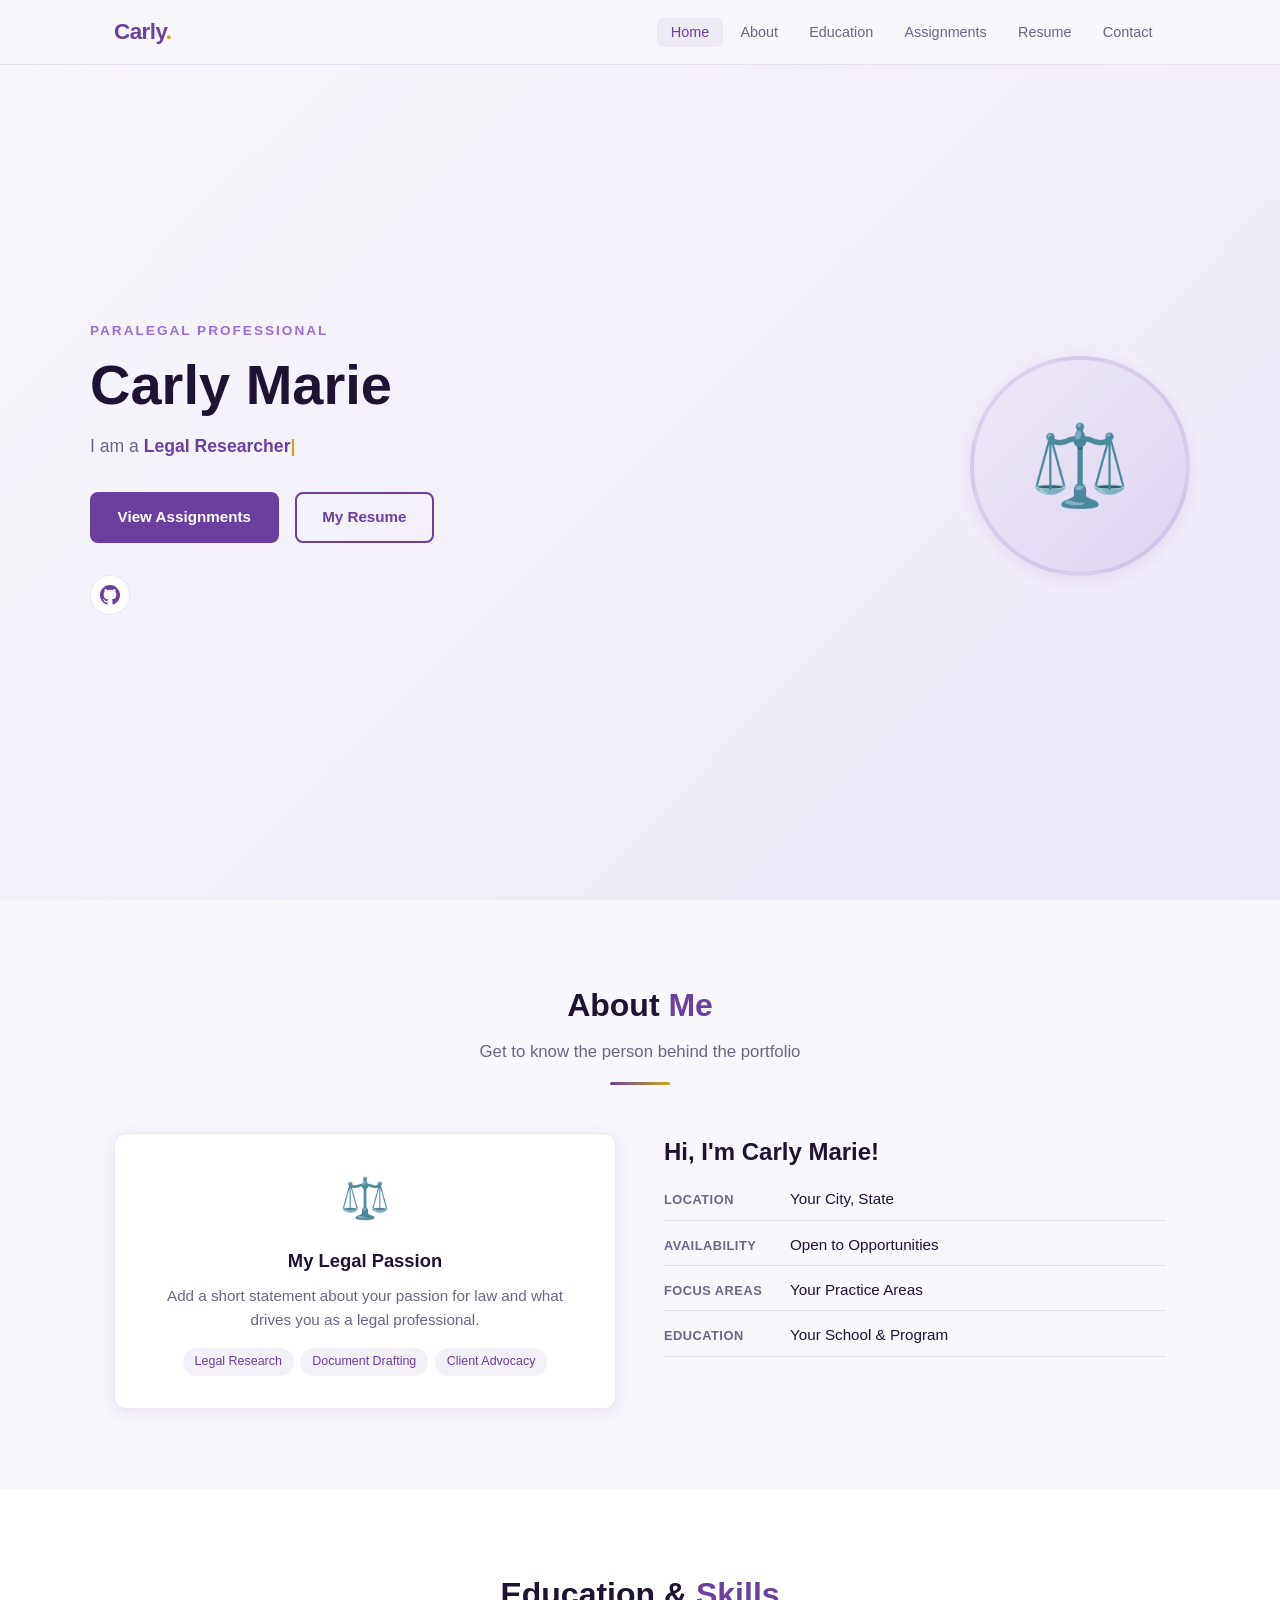
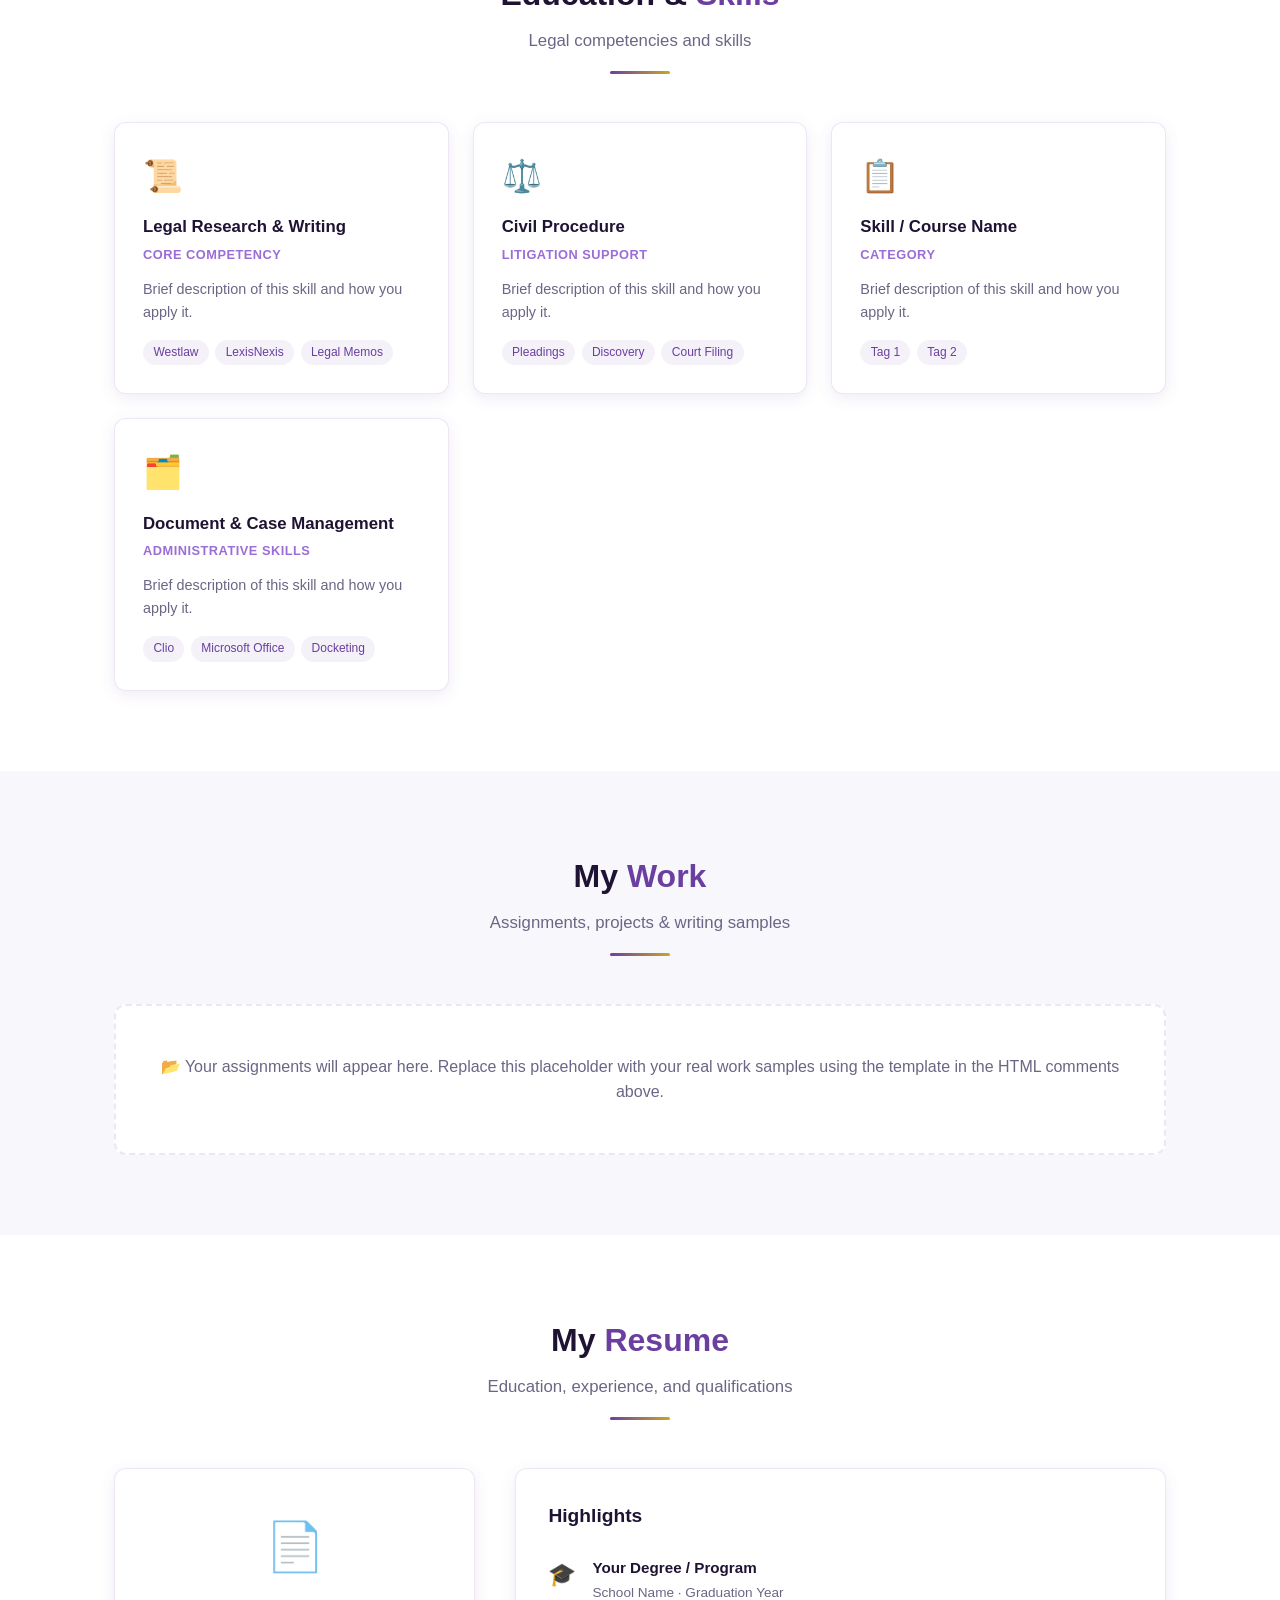
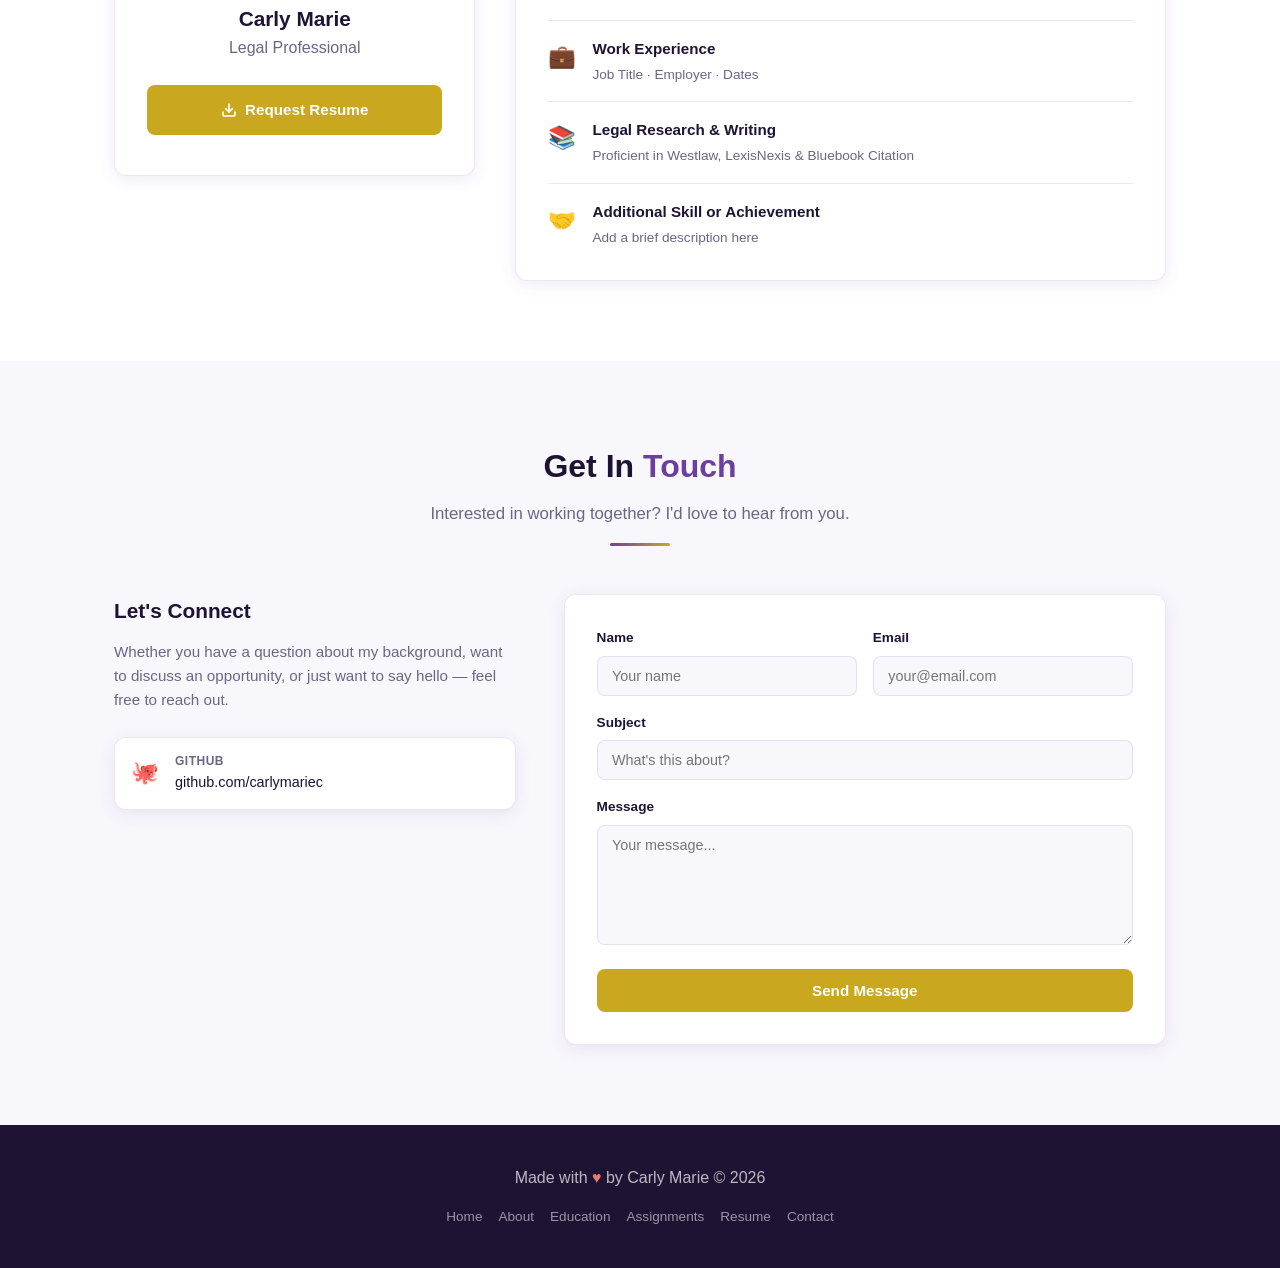
==== commit 0c817344: "Simplify portfolio design: light theme + placeholder content (#13) * Configure stale issue managemen" ====
--- a/index.html
+++ b/index.html
@@ -1,62 +1,370 @@
 <!DOCTYPE html>
 <html lang="en">
 <head>
-    <meta charset="UTF-8">
-    <meta name="viewport" content="width=device-width, initial-scale=1.0">
-    <title> Carly Marie | Paralegal Portfolio</title>
-    <style>
-        :root {
-            --deep-purple: #361d32;
-            --teal: #008080;
-            --mustard: #e1ad01;
-            --gray: #f4f4f4;
-            --text: #333;
-        }
-        body { font-family: 'Segoe UI', sans-serif; line-height: 1.6; color: var(--text); margin: 0; padding: 0; background: #fff; }
-        header { background: var(--deep-purple); color: white; padding: 2rem; text-align: center; }
-        nav { background: var(--gray); padding: 1rem; text-align: center; }
-        nav a { margin: 0 15px; color: var(--teal); text-decoration: none; font-weight: bold; }
-        .container { max-width: 800px; margin: 2rem auto; padding: 0 20px; }
-        h2 { color: var(--teal); border-bottom: 2px solid var(--mustard); display: inline-block; }
-        .card { border-left: 5px solid var(--teal); background: var(--gray); padding: 1.5rem; margin-bottom: 1rem; }
-        footer { text-align: center; padding: 2rem; font-size: 0.8rem; color: #777; }
-    </style>
+  <meta charset="UTF-8" />
+  <meta name="viewport" content="width=device-width, initial-scale=1.0" />
+  <meta name="description" content="Carly Marie — Paralegal. Personal portfolio." />
+  <title>Carly Marie | Paralegal Portfolio</title>
+  <link rel="stylesheet" href="style.css" />
 </head>
 <body>
 
-<header>
-    <h1>Carly Marie</h1>
-    <p>Paralegal Student | Research & Litigation Support</p>
-</header>
-
-<nav>
-    <a href="#about">Philosophy</a>
-    <a href="#work">Coursework</a>
-    <a href="https://github.com/carlymariec/proportfolio.github.io" target="_blank" rel="noopener noreferrer">GitHub</a>
-</nav>
-
-<div class="container">
-    <section id="about">
-        <h2>Philosophy of Practice</h2>
-        <p>My approach to the legal profession is rooted in the belief that justice is served through precision, efficiency, and unwavering ethical standards. I view the law as a system of logic. My work—whether drafting legal memoranda or conducting case analysis—is driven by the IRAC method to ensure that every argument is supported by rigorous research and procedural accuracy.</p>
-    </section>
-
-    <section id="work">
-        <h2>Educational Milestones</h2>
-        <div class="card">
-            <h3>Legal Research & Writing</h3>
-            <p>Proficient in IRAC analysis, legal memorandum drafting, and case brief preparation. Focused on clear, concise, and objective legal communication.</p>
-        </div>
-        <div class="card">
-            <h3>Core Competencies</h3>
-            <p>Family Law, Civil Litigation, Criminal Justice, and Advanced Legal Technology.</p>
-        </div>
-    </section>
-</div>
-
-<footer>
-    <p>&copy; 2026 Carly Marie. All rights reserved. Secure & Professional.</p>
-</footer>
+  <!-- ===== Navbar ===== -->
+  <nav class="navbar" aria-label="Main navigation">
+    <div class="nav-container">
+      <a href="#home" class="nav-logo">Carly<span>.</span></a>
+      <ul class="nav-links" id="navLinks">
+        <li><a href="#home">Home</a></li>
+        <li><a href="#about">About</a></li>
+        <li><a href="#education">Education</a></li>
+        <li><a href="#assignments">Assignments</a></li>
+        <li><a href="#resume">Resume</a></li>
+        <li><a href="#contact">Contact</a></li>
+      </ul>
+      <button
+        class="nav-toggle"
+        id="navToggle"
+        aria-label="Toggle navigation"
+        aria-expanded="false"
+        aria-controls="navLinks">
+        <span></span><span></span><span></span>
+      </button>
+    </div>
+  </nav>
+
+  <!-- ===== Hero ===== -->
+  <section class="hero" id="home">
+    <div class="hero-content">
+      <div class="hero-text">
+        <!-- TODO: Update your title/role below -->
+        <span class="hero-eyebrow">Paralegal Professional</span>
+        <!-- TODO: Update your name below -->
+        <h1 class="hero-name">Carly Marie</h1>
+        <p class="hero-subtitle-line">
+          I am a <span class="typed-wrap"><span class="typed"></span></span>
+        </p>
+
+        <div class="hero-buttons">
+          <a href="#assignments" class="btn btn-primary">View Assignments</a>
+          <a href="#resume" class="btn btn-outline">My Resume</a>
+        </div>
+
+        <div class="hero-social">
+          <!-- TODO: Update your GitHub URL below (or add other social links) -->
+          <a href="https://github.com/carlymariec" target="_blank" rel="noopener noreferrer" aria-label="GitHub">
+            <svg xmlns="http://www.w3.org/2000/svg" width="20" height="20" viewBox="0 0 24 24" fill="currentColor" aria-hidden="true">
+              <path d="M12 0C5.37 0 0 5.37 0 12c0 5.3 3.438 9.8 8.205 11.385.6.113.82-.258.82-.577
+                0-.285-.01-1.04-.015-2.04-3.338.724-4.042-1.61-4.042-1.61-.546-1.387-1.333-1.756-1.333-1.756
+                -1.089-.745.083-.729.083-.729 1.205.084 1.84 1.237 1.84 1.237 1.07 1.834 2.807 1.304
+                3.492.997.108-.775.418-1.305.762-1.604-2.665-.305-5.467-1.334-5.467-5.931
+                0-1.31.465-2.381 1.235-3.221-.124-.303-.535-1.524.117-3.176 0 0 1.008-.322 3.3 1.23
+                a11.52 11.52 0 0 1 3.003-.404c1.02.005 2.047.138 3.003.404 2.29-1.552 3.297-1.23
+                3.297-1.23.653 1.653.242 2.874.118 3.176.77.84 1.233 1.911 1.233 3.221
+                0 4.609-2.807 5.624-5.479 5.921.43.372.823 1.102.823 2.222 0 1.606-.015 2.898-.015
+                3.293 0 .322.216.694.825.576C20.565 21.796 24 17.298 24 12c0-6.63-5.37-12-12-12z"/>
+            </svg>
+          </a>
+        </div>
+      </div>
+
+      <div class="hero-image-wrap">
+        <!-- TODO: Replace emoji with your own photo using an <img> tag if desired -->
+        <div class="hero-avatar" role="img" aria-label="Profile photo placeholder">
+          <span aria-hidden="true">⚖️</span>
+        </div>
+      </div>
+    </div>
+  </section>
+
+  <!-- ===== About ===== -->
+  <section class="section about" id="about">
+    <div class="container">
+      <h2 class="section-title fade-in">About <span>Me</span></h2>
+      <p class="section-subtitle fade-in">Get to know the person behind the portfolio</p>
+      <div class="section-divider"></div>
+      <div class="about-grid">
+        <div class="about-image-wrap fade-in">
+          <div class="about-highlight-card">
+            <div class="about-icon-circle">⚖️</div>
+            <!-- TODO: Update heading and description with your own passion statement -->
+            <h3>My Legal Passion</h3>
+            <p>
+              Add a short statement about your passion for law and what drives you as a legal professional.
+            </p>
+            <div class="card-tag-row">
+              <!-- TODO: Update tags to reflect your actual focus areas -->
+              <span class="card-tag">Legal Research</span>
+              <span class="card-tag">Document Drafting</span>
+              <span class="card-tag">Client Advocacy</span>
+            </div>
+          </div>
+        </div>
+
+        <div class="about-text fade-in">
+          <!-- TODO: Update with your name -->
+          <h3>Hi, I'm Carly Marie!</h3>
+
+          <div class="about-facts">
+            <div class="fact-item">
+              <div class="fact-label">Location</div>
+              <!-- TODO: Update your location -->
+              <div class="fact-value">Your City, State</div>
+            </div>
+            <div class="fact-item">
+              <div class="fact-label">Availability</div>
+              <!-- TODO: Update your availability status -->
+              <div class="fact-value">Open to Opportunities</div>
+            </div>
+            <div class="fact-item">
+              <div class="fact-label">Focus Areas</div>
+              <!-- TODO: Update your practice focus areas -->
+              <div class="fact-value">Your Practice Areas</div>
+            </div>
+            <div class="fact-item">
+              <div class="fact-label">Education</div>
+              <!-- TODO: Add your school / program -->
+              <div class="fact-value">Your School &amp; Program</div>
+            </div>
+          </div>
+        </div>
+      </div>
+    </div>
+  </section>
+
+  <!-- ===== Education & Skills ===== -->
+  <section class="section education" id="education">
+    <div class="container">
+      <h2 class="section-title fade-in">Education &amp; <span>Skills</span></h2>
+      <!-- TODO: Update subtitle to reflect your background -->
+      <p class="section-subtitle fade-in">Legal competencies and skills</p>
+      <div class="section-divider"></div>
+      <div class="edu-grid">
+
+        <!-- TODO: Replace the cards below with your real courses and skills -->
+
+        <div class="edu-card fade-in">
+          <div class="edu-card-icon">📜</div>
+          <h3>Legal Research &amp; Writing</h3>
+          <div class="edu-course">Core Competency</div>
+          <p>Brief description of this skill and how you apply it.</p>
+          <div class="skill-tags">
+            <span class="skill-tag">Westlaw</span>
+            <span class="skill-tag">LexisNexis</span>
+            <span class="skill-tag">Legal Memos</span>
+          </div>
+        </div>
+
+        <div class="edu-card fade-in">
+          <div class="edu-card-icon">⚖️</div>
+          <h3>Civil Procedure</h3>
+          <div class="edu-course">Litigation Support</div>
+          <p>Brief description of this skill and how you apply it.</p>
+          <div class="skill-tags">
+            <span class="skill-tag">Pleadings</span>
+            <span class="skill-tag">Discovery</span>
+            <span class="skill-tag">Court Filing</span>
+          </div>
+        </div>
+
+        <div class="edu-card fade-in">
+          <div class="edu-card-icon">📋</div>
+          <h3>Skill / Course Name</h3>
+          <div class="edu-course">Category</div>
+          <p>Brief description of this skill and how you apply it.</p>
+          <div class="skill-tags">
+            <span class="skill-tag">Tag 1</span>
+            <span class="skill-tag">Tag 2</span>
+          </div>
+        </div>
+
+        <div class="edu-card fade-in">
+          <div class="edu-card-icon">🗂️</div>
+          <h3>Document &amp; Case Management</h3>
+          <div class="edu-course">Administrative Skills</div>
+          <p>Brief description of this skill and how you apply it.</p>
+          <div class="skill-tags">
+            <span class="skill-tag">Clio</span>
+            <span class="skill-tag">Microsoft Office</span>
+            <span class="skill-tag">Docketing</span>
+          </div>
+        </div>
+
+      </div>
+    </div>
+  </section>
+
+  <!-- ===== Assignments ===== -->
+  <section class="section assignments" id="assignments">
+    <div class="container">
+      <h2 class="section-title fade-in">My <span>Work</span></h2>
+      <p class="section-subtitle fade-in">Assignments, projects &amp; writing samples</p>
+      <div class="section-divider"></div>
+      <div class="assignments-grid">
+
+        <!--
+          TODO: Add your real assignments below. Copy and paste this card template for each item:
+
+          <div class="assignment-card fade-in">
+            <span class="assignment-tag">Category (e.g. Legal Memo)</span>
+            <h3>Assignment Title</h3>
+            <p>Short description of what the assignment covers or demonstrates.</p>
+            <a href="#" class="assignment-link">View Sample &#8599;</a>
+          </div>
+        -->
+
+        <div class="assignments-placeholder fade-in">
+          <p>📂 Your assignments will appear here. Replace this placeholder with your real work samples using the template in the HTML comments above.</p>
+        </div>
+
+      </div>
+    </div>
+  </section>
+
+  <!-- ===== Resume ===== -->
+  <section class="section resume-section" id="resume">
+    <div class="container">
+      <h2 class="section-title fade-in">My <span>Resume</span></h2>
+      <p class="section-subtitle fade-in">Education, experience, and qualifications</p>
+      <div class="section-divider"></div>
+      <div class="resume-inner">
+        <div class="resume-visual fade-in">
+          <div class="resume-icon-wrap">📄</div>
+          <!-- TODO: Update your name -->
+          <h3>Carly Marie</h3>
+          <p>Legal Professional</p>
+          <!--
+            TODO: Replace the href below with a link to your actual resume file
+            e.g. href="resume.pdf" or a Google Drive / LinkedIn link
+          -->
+          <a href="#contact" class="btn btn-gold resume-download-btn">
+            <svg xmlns="http://www.w3.org/2000/svg" width="16" height="16" viewBox="0 0 24 24" fill="none" stroke="currentColor" stroke-width="2.5" stroke-linecap="round" stroke-linejoin="round" aria-hidden="true"><path d="M21 15v4a2 2 0 0 1-2 2H5a2 2 0 0 1-2-2v-4"/><polyline points="7 10 12 15 17 10"/><line x1="12" y1="15" x2="12" y2="3"/></svg>
+            Request Resume
+          </a>
+        </div>
+        <div class="resume-highlights fade-in">
+          <h3>Highlights</h3>
+          <!-- TODO: Replace each item with your real resume highlights -->
+          <div class="resume-items">
+            <div class="resume-item">
+              <div class="resume-item-icon">🎓</div>
+              <div class="resume-item-content">
+                <div class="item-title">Your Degree / Program</div>
+                <div class="item-sub">School Name · Graduation Year</div>
+              </div>
+            </div>
+            <div class="resume-item">
+              <div class="resume-item-icon">💼</div>
+              <div class="resume-item-content">
+                <div class="item-title">Work Experience</div>
+                <div class="item-sub">Job Title · Employer · Dates</div>
+              </div>
+            </div>
+            <div class="resume-item">
+              <div class="resume-item-icon">📚</div>
+              <div class="resume-item-content">
+                <div class="item-title">Legal Research &amp; Writing</div>
+                <div class="item-sub">Proficient in Westlaw, LexisNexis &amp; Bluebook Citation</div>
+              </div>
+            </div>
+            <div class="resume-item">
+              <div class="resume-item-icon">🤝</div>
+              <div class="resume-item-content">
+                <div class="item-title">Additional Skill or Achievement</div>
+                <div class="item-sub">Add a brief description here</div>
+              </div>
+            </div>
+          </div>
+        </div>
+      </div>
+    </div>
+  </section>
+
+  <!-- ===== Contact ===== -->
+  <section class="section contact" id="contact">
+    <div class="container">
+      <h2 class="section-title fade-in">Get In <span>Touch</span></h2>
+      <p class="section-subtitle fade-in">Interested in working together? I'd love to hear from you.</p>
+      <div class="section-divider"></div>
+      <div class="contact-grid">
+        <div class="contact-info fade-in">
+          <h3>Let's Connect</h3>
+          <p>
+            Whether you have a question about my background, want to discuss an
+            opportunity, or just want to say hello — feel free to reach out.
+          </p>
+          <div class="contact-items">
+            <!-- TODO: Update or add your real contact links below -->
+            <div class="contact-item">
+              <div class="contact-item-icon">🐙</div>
+              <div class="contact-item-text">
+                <div class="label">GitHub</div>
+                <div class="value">github.com/carlymariec</div>
+              </div>
+            </div>
+            <!--
+              Add more contact items here if needed, e.g.:
+              <div class="contact-item">
+                <div class="contact-item-icon">✉️</div>
+                <div class="contact-item-text">
+                  <div class="label">Email</div>
+                  <div class="value">your@email.com</div>
+                </div>
+              </div>
+            -->
+          </div>
+        </div>
+
+        <div class="contact-form-wrap fade-in">
+          <form id="contactForm">
+            <div class="form-row">
+              <div class="form-group">
+                <label for="name">Name</label>
+                <input type="text" id="name" name="name" placeholder="Your name" required />
+              </div>
+              <div class="form-group">
+                <label for="email">Email</label>
+                <input type="email" id="email" name="email" placeholder="your@email.com" required />
+              </div>
+            </div>
+            <div class="form-group">
+              <label for="subject">Subject</label>
+              <input type="text" id="subject" name="subject" placeholder="What's this about?" required />
+            </div>
+            <div class="form-group">
+              <label for="message">Message</label>
+              <textarea id="message" name="message" placeholder="Your message..." required></textarea>
+            </div>
+            <button type="submit" class="btn btn-gold form-submit">Send Message</button>
+            <div class="form-success" id="formSuccess" role="status" aria-live="polite">
+              ✅ Message sent! I'll get back to you soon.
+            </div>
+          </form>
+        </div>
+      </div>
+    </div>
+  </section>
+
+  <!-- ===== Footer ===== -->
+  <footer>
+    <div class="container">
+      <p>Made with <span class="heart">♥</span> by Carly Marie &copy; <span id="year"></span></p>
+      <ul class="footer-links">
+        <li><a href="#home">Home</a></li>
+        <li><a href="#about">About</a></li>
+        <li><a href="#education">Education</a></li>
+        <li><a href="#assignments">Assignments</a></li>
+        <li><a href="#resume">Resume</a></li>
+        <li><a href="#contact">Contact</a></li>
+      </ul>
+    </div>
+  </footer>
+
+  <button id="scrollTop" aria-label="Scroll to top">&#8679;</button>
+
+  <script src="script.js"></script>
+  <script>
+    document.getElementById('year').textContent = new Date().getFullYear();
+  </script>
 
 </body>
 </html>
--- a/style.css
+++ b/style.css
@@ -0,0 +1,621 @@
+/* ===== CSS Variables ===== */
+:root {
+  --primary:       #6B3FA0;   /* purple accent */
+  --primary-light: #9B6DD6;   /* light purple */
+  --gold:          #C9A81F;   /* gold accent */
+  --gold-light:    #E2C84A;
+  --bg:            #F8F7FC;   /* very light purple-gray */
+  --bg-alt:        #FFFFFF;   /* white */
+  --card-bg:       #FFFFFF;
+  --card-border:   rgba(107, 63, 160, 0.12);
+  --text:          #1E1333;   /* dark text */
+  --text-muted:    #6B6685;   /* muted text */
+  --white:         #ffffff;
+  --font-main:     'Segoe UI', Tahoma, Geneva, Verdana, sans-serif;
+  --transition:    0.3s ease;
+  --radius:        12px;
+  --shadow:        0 4px 16px rgba(107, 63, 160, 0.10);
+}
+
+/* ===== Reset & Base ===== */
+*, *::before, *::after {
+  box-sizing: border-box;
+  margin: 0;
+  padding: 0;
+}
+
+html { scroll-behavior: smooth; }
+
+body {
+  font-family: var(--font-main);
+  background-color: var(--bg);
+  color: var(--text);
+  line-height: 1.6;
+  overflow-x: hidden;
+}
+
+a {
+  color: var(--primary);
+  text-decoration: none;
+  transition: color var(--transition);
+}
+a:hover { color: var(--gold); }
+
+img { max-width: 100%; display: block; }
+ul  { list-style: none; }
+
+/* ===== Visually hidden ===== */
+.visually-hidden {
+  position: absolute; width: 1px; height: 1px; padding: 0;
+  margin: -1px; overflow: hidden; clip: rect(0,0,0,0);
+  white-space: nowrap; border: 0;
+}
+
+/* ===== Utility ===== */
+.container {
+  max-width: 1100px;
+  margin: 0 auto;
+  padding: 0 1.5rem;
+}
+
+.section { padding: 5rem 0; }
+.section:nth-child(even) { background: var(--bg-alt); }
+
+.section-title {
+  text-align: center;
+  font-size: 2rem;
+  font-weight: 700;
+  margin-bottom: 0.5rem;
+  color: var(--text);
+}
+.section-title span { color: var(--primary); }
+
+.section-subtitle {
+  text-align: center;
+  color: var(--text-muted);
+  margin-bottom: 1rem;
+  font-size: 1.05rem;
+}
+
+.section-divider {
+  width: 60px;
+  height: 3px;
+  background: linear-gradient(90deg, var(--primary), var(--gold));
+  border-radius: 2px;
+  margin: 0 auto 3rem;
+}
+
+/* ===== Fade-in ===== */
+.fade-in { opacity: 0; transform: translateY(22px); transition: opacity 0.55s ease, transform 0.55s ease; }
+.fade-in.visible { opacity: 1; transform: none; }
+
+/* ===== Buttons ===== */
+.btn {
+  display: inline-flex;
+  align-items: center;
+  gap: 0.5rem;
+  padding: 0.7rem 1.6rem;
+  border-radius: 8px;
+  font-weight: 600;
+  font-size: 0.95rem;
+  cursor: pointer;
+  border: 2px solid transparent;
+  transition: all var(--transition);
+}
+.btn-primary {
+  background: var(--primary);
+  color: var(--white);
+}
+.btn-primary:hover { background: var(--primary-light); color: var(--white); }
+
+.btn-gold {
+  background: var(--gold);
+  color: var(--white);
+}
+.btn-gold:hover { background: var(--gold-light); color: var(--text); }
+
+.btn-outline {
+  background: transparent;
+  color: var(--primary);
+  border-color: var(--primary);
+}
+.btn-outline:hover { background: var(--primary); color: var(--white); }
+
+/* ===== Navbar ===== */
+.navbar {
+  position: fixed;
+  top: 0; left: 0; right: 0;
+  z-index: 1000;
+  background: rgba(248, 247, 252, 0.95);
+  backdrop-filter: blur(8px);
+  border-bottom: 1px solid var(--card-border);
+  transition: box-shadow var(--transition);
+}
+.navbar.scrolled { box-shadow: 0 2px 16px rgba(107,63,160,0.10); }
+
+.nav-container {
+  max-width: 1100px;
+  margin: 0 auto;
+  padding: 0 1.5rem;
+  height: 64px;
+  display: flex;
+  align-items: center;
+  justify-content: space-between;
+}
+
+.nav-logo {
+  font-size: 1.4rem;
+  font-weight: 800;
+  color: var(--primary);
+  letter-spacing: -0.5px;
+}
+.nav-logo span { color: var(--gold); }
+
+.nav-links {
+  display: flex;
+  gap: 0.25rem;
+}
+.nav-links a {
+  padding: 0.4rem 0.85rem;
+  border-radius: 6px;
+  font-size: 0.9rem;
+  font-weight: 500;
+  color: var(--text-muted);
+  transition: all var(--transition);
+}
+.nav-links a:hover,
+.nav-links a.active {
+  color: var(--primary);
+  background: rgba(107, 63, 160, 0.08);
+}
+
+/* Hamburger */
+.nav-toggle {
+  display: none;
+  flex-direction: column;
+  gap: 5px;
+  background: none;
+  border: none;
+  cursor: pointer;
+  padding: 4px;
+}
+.nav-toggle span {
+  display: block;
+  width: 24px;
+  height: 2px;
+  background: var(--text);
+  border-radius: 2px;
+  transition: all var(--transition);
+}
+.nav-toggle.open span:nth-child(1) { transform: translateY(7px) rotate(45deg); }
+.nav-toggle.open span:nth-child(2) { opacity: 0; }
+.nav-toggle.open span:nth-child(3) { transform: translateY(-7px) rotate(-45deg); }
+
+/* ===== Hero ===== */
+.hero {
+  min-height: 100vh;
+  display: flex;
+  align-items: center;
+  padding: 6rem 1.5rem 4rem;
+  background: linear-gradient(135deg, #F8F7FC 0%, #EDE8F7 100%);
+}
+
+.hero-content {
+  max-width: 1100px;
+  margin: 0 auto;
+  width: 100%;
+  display: flex;
+  align-items: center;
+  justify-content: space-between;
+  gap: 3rem;
+}
+
+.hero-text { flex: 1; }
+
+.hero-eyebrow {
+  display: inline-block;
+  font-size: 0.85rem;
+  font-weight: 600;
+  letter-spacing: 2px;
+  text-transform: uppercase;
+  color: var(--primary-light);
+  margin-bottom: 0.75rem;
+}
+
+.hero-name {
+  font-size: clamp(2.4rem, 5vw, 3.5rem);
+  font-weight: 800;
+  color: var(--text);
+  line-height: 1.1;
+  margin-bottom: 1rem;
+}
+
+.hero-subtitle-line {
+  font-size: 1.1rem;
+  color: var(--text-muted);
+  margin-bottom: 2rem;
+}
+
+.typed-wrap {
+  color: var(--primary);
+  font-weight: 600;
+}
+.typed::after {
+  content: '|';
+  animation: blink 1s infinite;
+  color: var(--gold);
+}
+@keyframes blink {
+  0%, 100% { opacity: 1; }
+  50%       { opacity: 0; }
+}
+
+.hero-buttons {
+  display: flex;
+  flex-wrap: wrap;
+  gap: 1rem;
+  margin-bottom: 2rem;
+}
+
+.hero-social { display: flex; gap: 0.75rem; }
+.hero-social a {
+  width: 40px; height: 40px;
+  border-radius: 50%;
+  display: flex; align-items: center; justify-content: center;
+  background: var(--card-bg);
+  color: var(--primary);
+  border: 1.5px solid var(--card-border);
+  transition: all var(--transition);
+}
+.hero-social a:hover {
+  background: var(--primary);
+  color: var(--white);
+  border-color: var(--primary);
+}
+
+.hero-image-wrap { flex-shrink: 0; }
+
+.hero-avatar {
+  width: 220px;
+  height: 220px;
+  border-radius: 50%;
+  background: linear-gradient(135deg, #EDE8F7, #DDD5F0);
+  border: 4px solid var(--card-border);
+  display: flex;
+  align-items: center;
+  justify-content: center;
+  font-size: 5rem;
+  box-shadow: var(--shadow);
+}
+
+/* ===== About ===== */
+.about-grid {
+  display: grid;
+  grid-template-columns: 1fr 1fr;
+  gap: 3rem;
+  align-items: start;
+}
+
+.about-highlight-card {
+  background: var(--card-bg);
+  border: 1px solid var(--card-border);
+  border-radius: var(--radius);
+  padding: 2rem;
+  box-shadow: var(--shadow);
+  text-align: center;
+}
+
+.about-icon-circle {
+  font-size: 2.5rem;
+  margin-bottom: 1rem;
+}
+
+.about-highlight-card h3 {
+  font-size: 1.15rem;
+  color: var(--text);
+  margin-bottom: 0.5rem;
+}
+
+.about-highlight-card p {
+  color: var(--text-muted);
+  font-size: 0.95rem;
+  margin-bottom: 1rem;
+}
+
+.card-tag-row {
+  display: flex;
+  flex-wrap: wrap;
+  gap: 0.4rem;
+  justify-content: center;
+}
+.card-tag {
+  background: rgba(107, 63, 160, 0.08);
+  color: var(--primary);
+  border-radius: 20px;
+  padding: 0.25rem 0.75rem;
+  font-size: 0.78rem;
+  font-weight: 500;
+}
+
+.about-text h3 {
+  font-size: 1.5rem;
+  font-weight: 700;
+  color: var(--text);
+  margin-bottom: 1rem;
+}
+
+.about-facts { display: flex; flex-direction: column; gap: 0.75rem; margin-top: 1rem; }
+.fact-item {
+  display: flex;
+  gap: 1rem;
+  align-items: baseline;
+  border-bottom: 1px solid var(--card-border);
+  padding-bottom: 0.5rem;
+}
+.fact-label { font-size: 0.8rem; color: var(--text-muted); font-weight: 600; text-transform: uppercase; letter-spacing: 0.5px; min-width: 110px; }
+.fact-value { color: var(--text); font-size: 0.95rem; }
+
+/* ===== Education ===== */
+.edu-grid {
+  display: grid;
+  grid-template-columns: repeat(auto-fill, minmax(300px, 1fr));
+  gap: 1.5rem;
+}
+
+.edu-card {
+  background: var(--card-bg);
+  border: 1px solid var(--card-border);
+  border-radius: var(--radius);
+  padding: 1.75rem;
+  box-shadow: var(--shadow);
+  transition: transform var(--transition), box-shadow var(--transition);
+}
+.edu-card:hover { transform: translateY(-4px); box-shadow: 0 8px 28px rgba(107,63,160,0.14); }
+
+.edu-card-icon { font-size: 2rem; margin-bottom: 0.75rem; }
+.edu-card h3 { font-size: 1.05rem; font-weight: 700; color: var(--text); margin-bottom: 0.25rem; }
+.edu-course { font-size: 0.8rem; text-transform: uppercase; letter-spacing: 0.5px; color: var(--primary-light); font-weight: 600; margin-bottom: 0.75rem; }
+.edu-card p { font-size: 0.9rem; color: var(--text-muted); margin-bottom: 1rem; }
+.skill-tags { display: flex; flex-wrap: wrap; gap: 0.4rem; }
+.skill-tag {
+  background: rgba(107, 63, 160, 0.07);
+  color: var(--primary);
+  border-radius: 20px;
+  padding: 0.2rem 0.65rem;
+  font-size: 0.75rem;
+  font-weight: 500;
+}
+
+/* ===== Assignments ===== */
+.assignments-grid {
+  display: grid;
+  grid-template-columns: repeat(auto-fill, minmax(300px, 1fr));
+  gap: 1.5rem;
+}
+
+.assignment-card {
+  background: var(--card-bg);
+  border: 1px solid var(--card-border);
+  border-radius: var(--radius);
+  padding: 1.75rem;
+  box-shadow: var(--shadow);
+  transition: transform var(--transition), box-shadow var(--transition);
+}
+.assignment-card:hover { transform: translateY(-4px); box-shadow: 0 8px 28px rgba(107,63,160,0.14); }
+.assignment-card h3 { font-size: 1.05rem; font-weight: 700; color: var(--text); margin-bottom: 0.5rem; }
+.assignment-card p { font-size: 0.9rem; color: var(--text-muted); margin-bottom: 1rem; }
+.assignment-tag {
+  display: inline-block;
+  background: rgba(201, 168, 31, 0.12);
+  color: #8A7200;
+  border-radius: 20px;
+  padding: 0.2rem 0.65rem;
+  font-size: 0.75rem;
+  font-weight: 600;
+  margin-bottom: 1rem;
+}
+.assignment-link {
+  display: inline-flex;
+  align-items: center;
+  gap: 0.35rem;
+  font-size: 0.85rem;
+  font-weight: 600;
+  color: var(--primary);
+}
+.assignment-link:hover { color: var(--gold); }
+
+.assignments-placeholder {
+  grid-column: 1 / -1;
+  text-align: center;
+  padding: 3rem 2rem;
+  background: var(--card-bg);
+  border: 2px dashed var(--card-border);
+  border-radius: var(--radius);
+  color: var(--text-muted);
+}
+.assignments-placeholder p { font-size: 1rem; }
+
+/* ===== Resume ===== */
+.resume-inner {
+  display: grid;
+  grid-template-columns: 1fr 1.8fr;
+  gap: 2.5rem;
+  align-items: start;
+}
+
+.resume-visual {
+  background: var(--card-bg);
+  border: 1px solid var(--card-border);
+  border-radius: var(--radius);
+  padding: 2.5rem 2rem;
+  box-shadow: var(--shadow);
+  text-align: center;
+}
+.resume-icon-wrap { font-size: 3rem; margin-bottom: 1rem; }
+.resume-visual h3 { font-size: 1.3rem; font-weight: 700; color: var(--text); }
+.resume-visual p { color: var(--text-muted); margin-bottom: 1.5rem; }
+.resume-download-btn { width: 100%; justify-content: center; }
+
+.resume-highlights {
+  background: var(--card-bg);
+  border: 1px solid var(--card-border);
+  border-radius: var(--radius);
+  padding: 2rem;
+  box-shadow: var(--shadow);
+}
+.resume-highlights h3 { font-size: 1.2rem; font-weight: 700; color: var(--text); margin-bottom: 1.5rem; }
+.resume-items { display: flex; flex-direction: column; gap: 1rem; }
+.resume-item {
+  display: flex;
+  gap: 1rem;
+  align-items: flex-start;
+  padding-bottom: 1rem;
+  border-bottom: 1px solid var(--card-border);
+}
+.resume-item:last-child { border-bottom: none; padding-bottom: 0; }
+.resume-item-icon { font-size: 1.4rem; flex-shrink: 0; margin-top: 0.1rem; }
+.item-title { font-weight: 600; color: var(--text); font-size: 0.95rem; }
+.item-sub { font-size: 0.85rem; color: var(--text-muted); margin-top: 0.15rem; }
+
+/* ===== Contact ===== */
+.contact-grid {
+  display: grid;
+  grid-template-columns: 1fr 1.5fr;
+  gap: 3rem;
+  align-items: start;
+}
+
+.contact-info h3 { font-size: 1.3rem; font-weight: 700; color: var(--text); margin-bottom: 0.75rem; }
+.contact-info > p { color: var(--text-muted); margin-bottom: 1.5rem; font-size: 0.95rem; }
+
+.contact-items { display: flex; flex-direction: column; gap: 0.75rem; }
+.contact-item {
+  display: flex;
+  align-items: center;
+  gap: 1rem;
+  padding: 0.9rem 1rem;
+  background: var(--card-bg);
+  border: 1px solid var(--card-border);
+  border-radius: var(--radius);
+  box-shadow: var(--shadow);
+}
+.contact-item-icon { font-size: 1.4rem; flex-shrink: 0; }
+.label { font-size: 0.75rem; text-transform: uppercase; letter-spacing: 0.5px; color: var(--text-muted); font-weight: 600; }
+.value { font-size: 0.9rem; color: var(--text); font-weight: 500; }
+
+.contact-form-wrap {
+  background: var(--card-bg);
+  border: 1px solid var(--card-border);
+  border-radius: var(--radius);
+  padding: 2rem;
+  box-shadow: var(--shadow);
+}
+
+.form-row { display: grid; grid-template-columns: 1fr 1fr; gap: 1rem; }
+.form-group { display: flex; flex-direction: column; gap: 0.4rem; margin-bottom: 1rem; }
+.form-group label { font-size: 0.85rem; font-weight: 600; color: var(--text); }
+.form-group input,
+.form-group textarea {
+  padding: 0.7rem 0.9rem;
+  border: 1.5px solid var(--card-border);
+  border-radius: 8px;
+  font-family: var(--font-main);
+  font-size: 0.9rem;
+  background: var(--bg);
+  color: var(--text);
+  transition: border-color var(--transition);
+  outline: none;
+}
+.form-group input:focus,
+.form-group textarea:focus { border-color: var(--primary); }
+.form-group textarea { resize: vertical; min-height: 120px; }
+.form-submit { width: 100%; justify-content: center; margin-top: 0.5rem; }
+
+.form-success {
+  display: none;
+  margin-top: 1rem;
+  padding: 0.75rem 1rem;
+  background: rgba(107, 63, 160, 0.08);
+  border: 1px solid var(--card-border);
+  border-radius: 8px;
+  color: var(--primary);
+  font-size: 0.9rem;
+  text-align: center;
+}
+
+/* ===== Footer ===== */
+footer {
+  background: var(--text);
+  color: rgba(255,255,255,0.7);
+  padding: 2.5rem 1.5rem;
+  text-align: center;
+}
+
+footer .heart { color: #E97B6A; }
+footer a { color: rgba(255,255,255,0.55); font-size: 0.85rem; }
+footer a:hover { color: var(--gold-light); }
+
+.footer-links {
+  display: flex;
+  flex-wrap: wrap;
+  justify-content: center;
+  gap: 0.5rem 1rem;
+  margin-top: 0.75rem;
+}
+
+/* ===== Scroll-to-top button ===== */
+#scrollTop {
+  position: fixed;
+  bottom: 1.5rem;
+  right: 1.5rem;
+  width: 44px;
+  height: 44px;
+  border-radius: 50%;
+  background: var(--primary);
+  color: var(--white);
+  border: none;
+  font-size: 1.4rem;
+  cursor: pointer;
+  display: flex;
+  align-items: center;
+  justify-content: center;
+  opacity: 0;
+  transform: translateY(12px);
+  transition: opacity var(--transition), transform var(--transition);
+  box-shadow: var(--shadow);
+  z-index: 999;
+}
+#scrollTop.show { opacity: 1; transform: none; }
+#scrollTop:hover { background: var(--primary-light); }
+
+/* ===== Responsive ===== */
+@media (max-width: 768px) {
+  .nav-toggle { display: flex; }
+  .nav-links {
+    position: absolute;
+    top: 64px; left: 0; right: 0;
+    background: var(--bg-alt);
+    flex-direction: column;
+    padding: 1rem 1.5rem;
+    display: none;
+    border-bottom: 1px solid var(--card-border);
+  }
+  .nav-links.open { display: flex; }
+
+  .hero-content { flex-direction: column; text-align: center; }
+  .hero-buttons { justify-content: center; }
+  .hero-social { justify-content: center; }
+  .hero-image-wrap { display: none; }
+
+  .about-grid,
+  .resume-inner,
+  .contact-grid { grid-template-columns: 1fr; }
+
+  .form-row { grid-template-columns: 1fr; }
+}
+
+@media (max-width: 480px) {
+  .section { padding: 3.5rem 0; }
+  .hero { padding: 5rem 1rem 3rem; }
+  .section-title { font-size: 1.7rem; }
+}
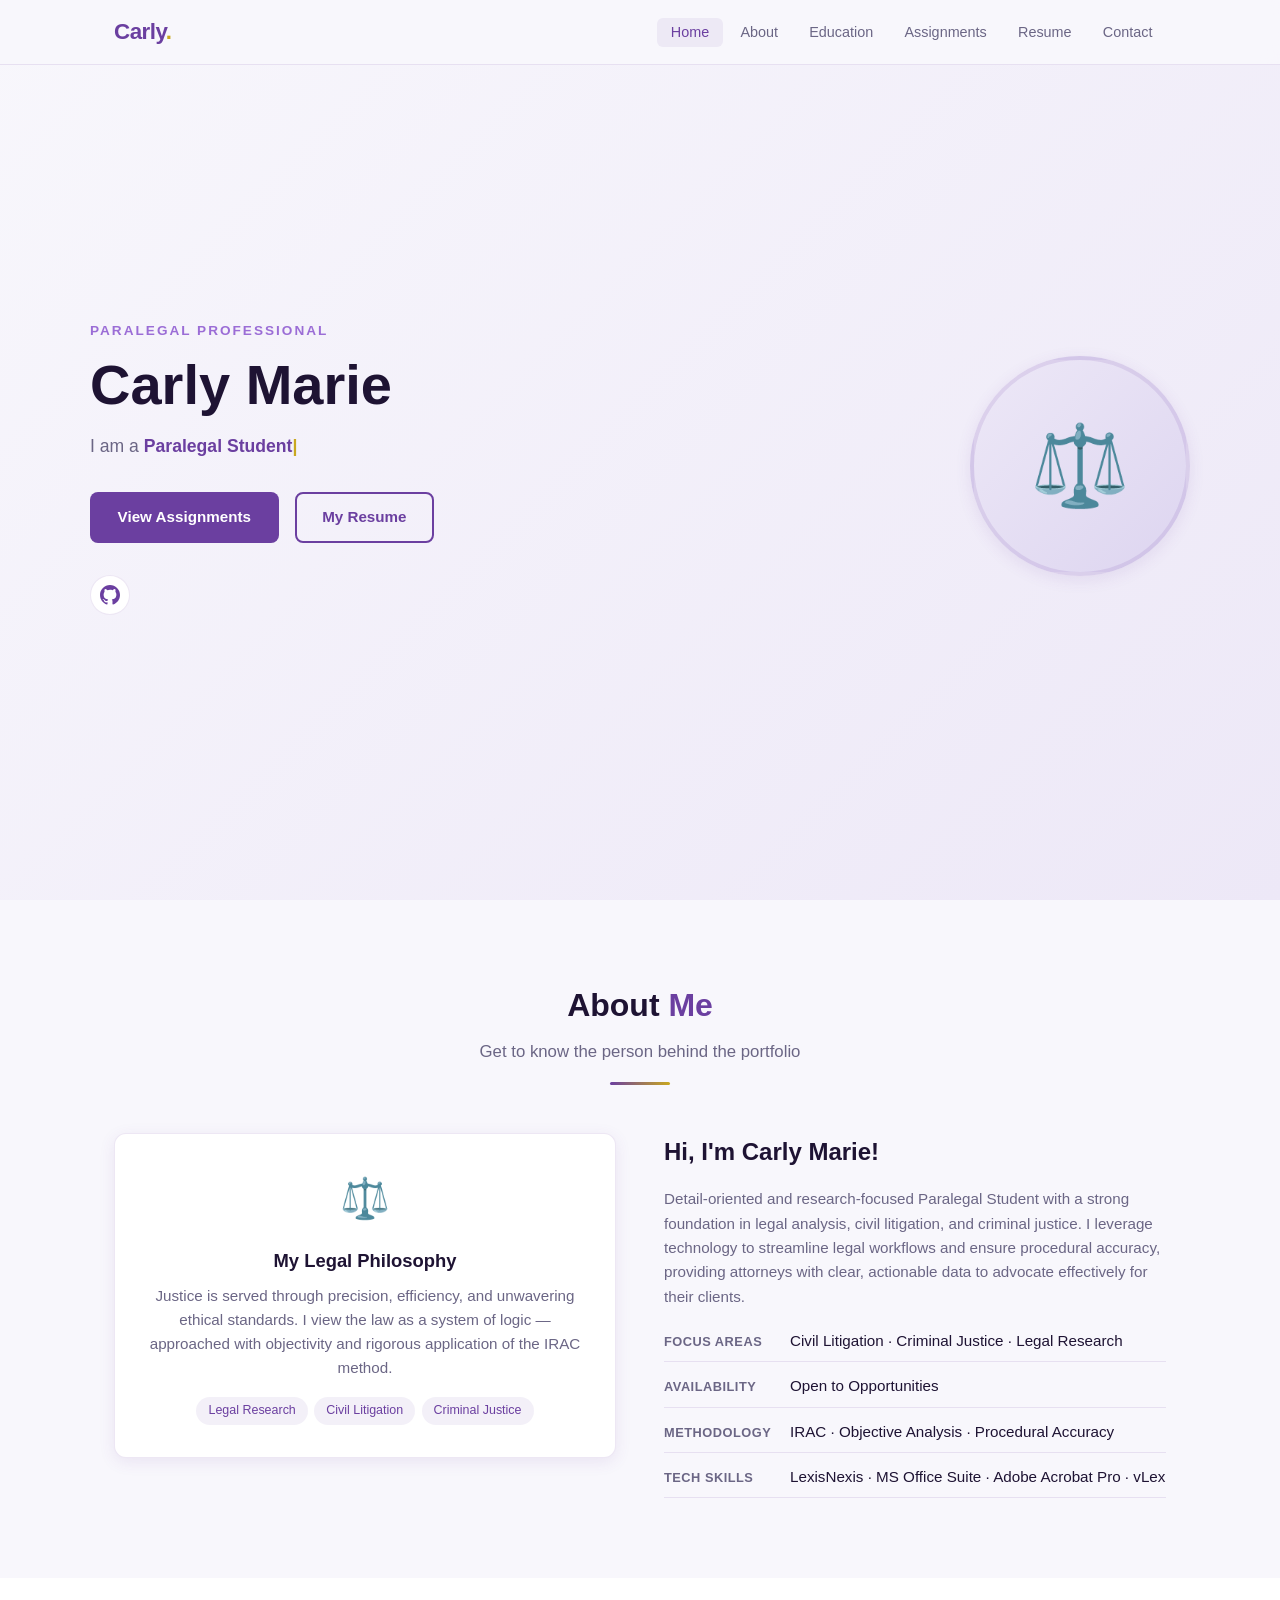
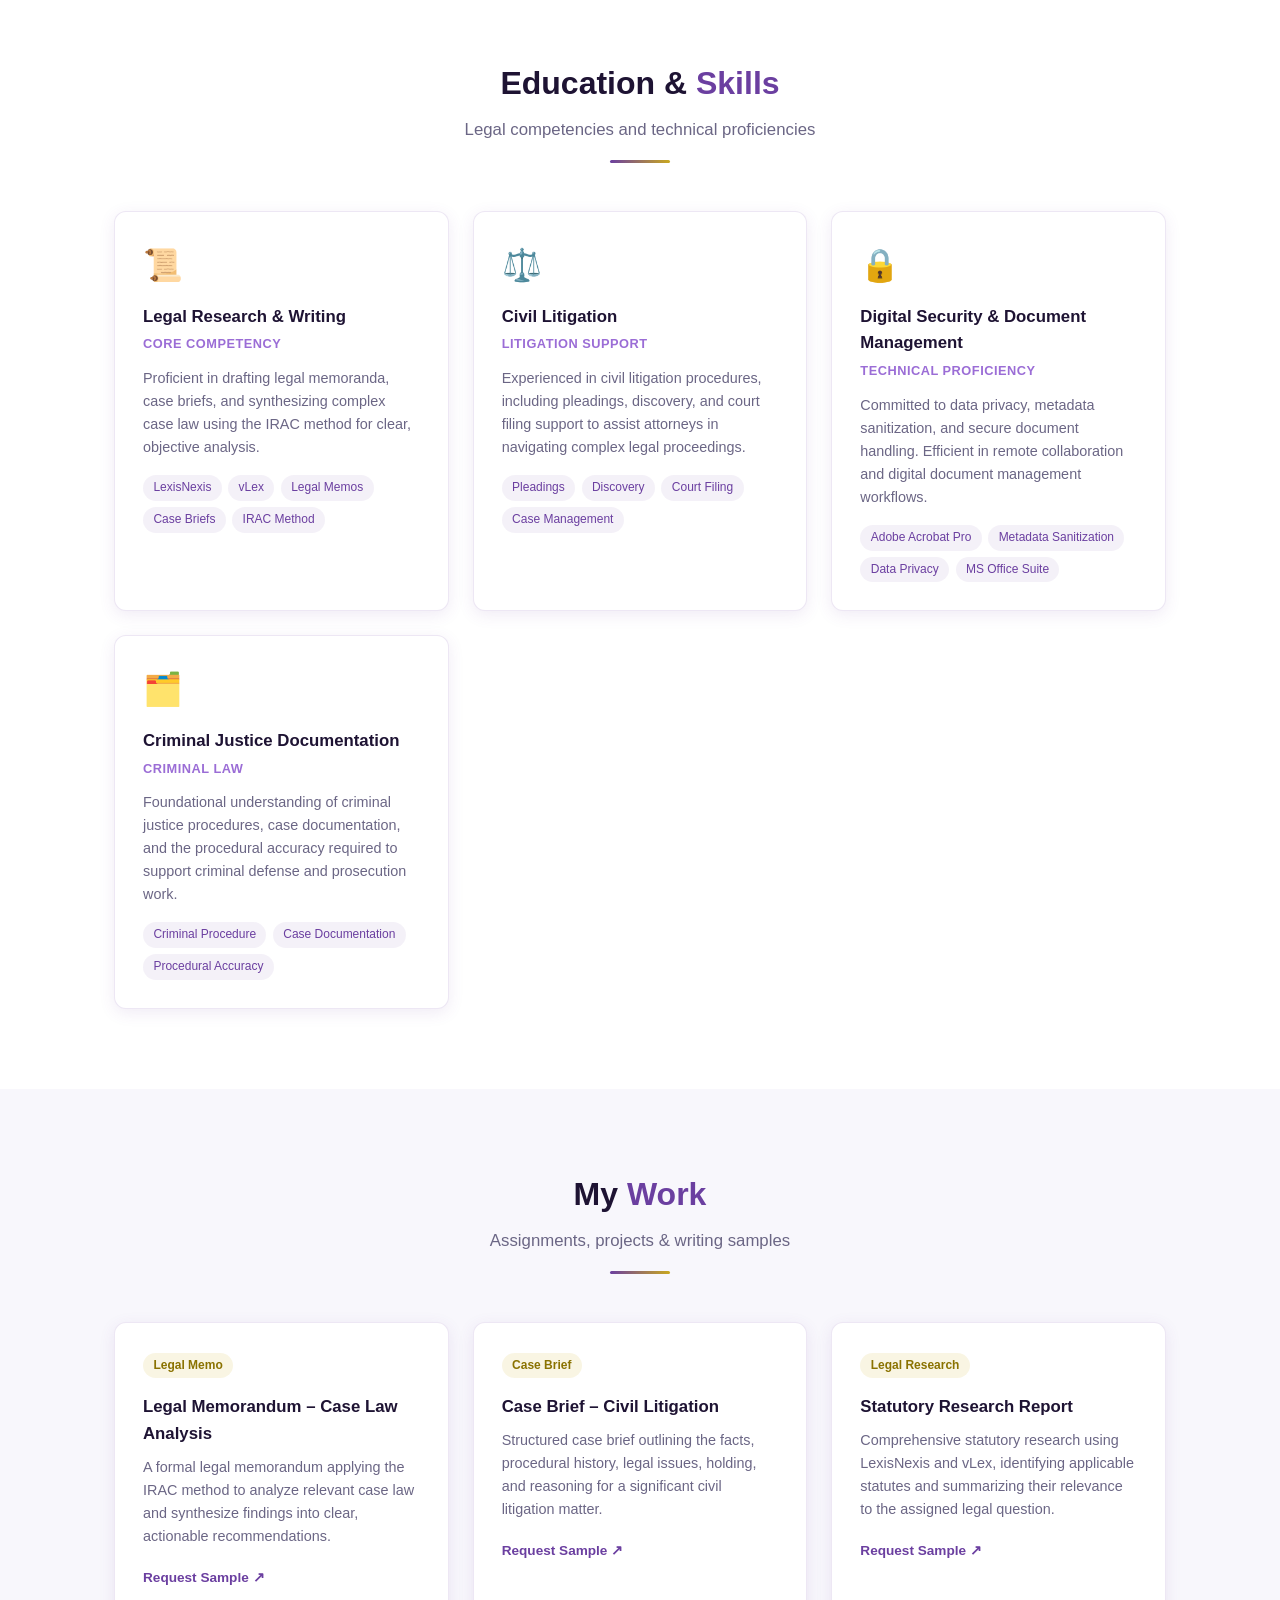
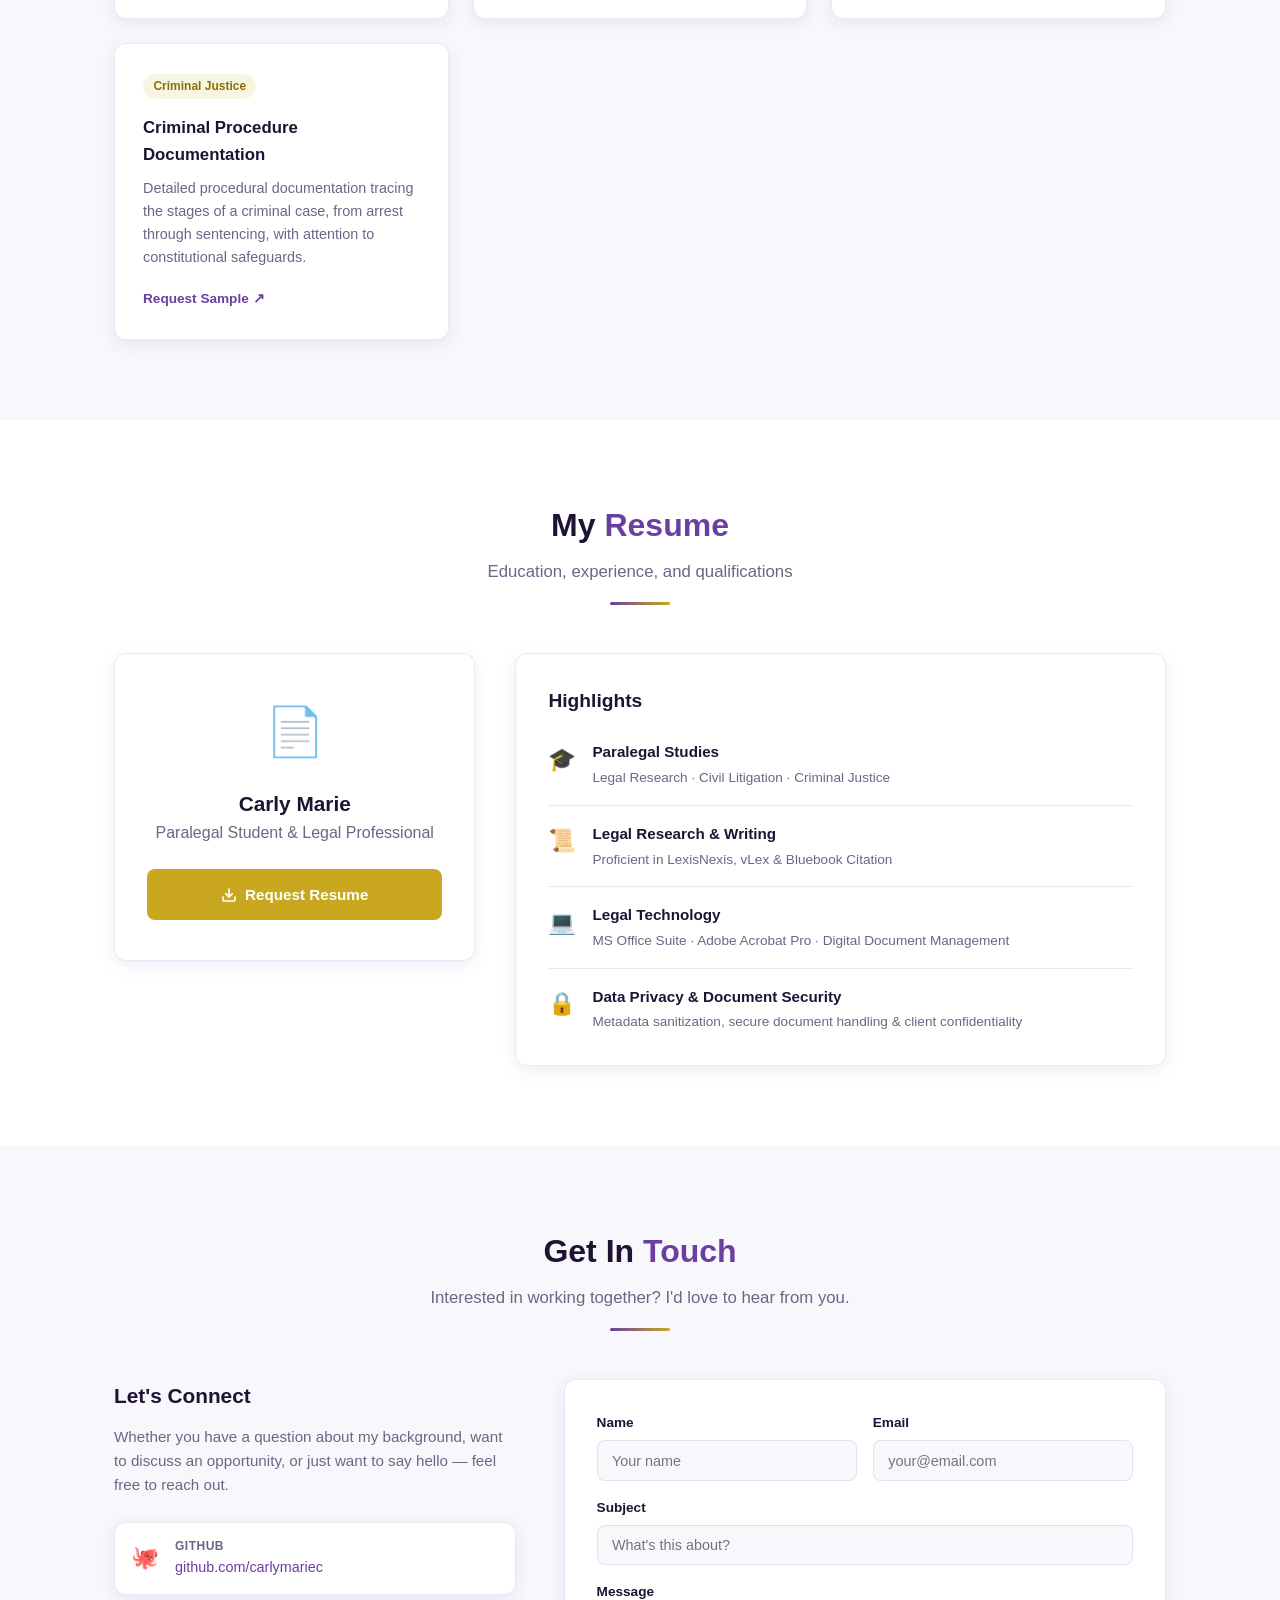
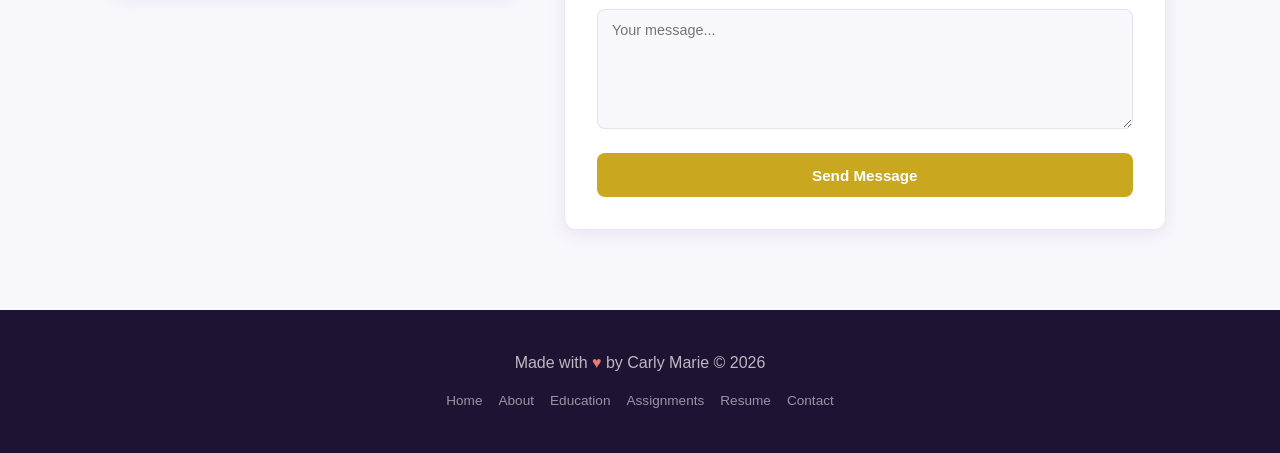
==== commit 00d9d8e8: "Populate paralegal portfolio with real content from README Co-authored-by: carlymariec <174076271+ca" ====
--- a/index.html
+++ b/index.html
@@ -36,9 +36,7 @@
   <section class="hero" id="home">
     <div class="hero-content">
       <div class="hero-text">
-        <!-- TODO: Update your title/role below -->
         <span class="hero-eyebrow">Paralegal Professional</span>
-        <!-- TODO: Update your name below -->
         <h1 class="hero-name">Carly Marie</h1>
         <p class="hero-subtitle-line">
           I am a <span class="typed-wrap"><span class="typed"></span></span>
@@ -50,7 +48,6 @@
         </div>
 
         <div class="hero-social">
-          <!-- TODO: Update your GitHub URL below (or add other social links) -->
           <a href="https://github.com/carlymariec" target="_blank" rel="noopener noreferrer" aria-label="GitHub">
             <svg xmlns="http://www.w3.org/2000/svg" width="20" height="20" viewBox="0 0 24 24" fill="currentColor" aria-hidden="true">
               <path d="M12 0C5.37 0 0 5.37 0 12c0 5.3 3.438 9.8 8.205 11.385.6.113.82-.258.82-.577
@@ -68,8 +65,7 @@
       </div>
 
       <div class="hero-image-wrap">
-        <!-- TODO: Replace emoji with your own photo using an <img> tag if desired -->
-        <div class="hero-avatar" role="img" aria-label="Profile photo placeholder">
+        <div class="hero-avatar" role="img" aria-label="Carly Marie – Paralegal Professional">
           <span aria-hidden="true">⚖️</span>
         </div>
       </div>
@@ -86,44 +82,43 @@
         <div class="about-image-wrap fade-in">
           <div class="about-highlight-card">
             <div class="about-icon-circle">⚖️</div>
-            <!-- TODO: Update heading and description with your own passion statement -->
-            <h3>My Legal Passion</h3>
+            <h3>My Legal Philosophy</h3>
             <p>
-              Add a short statement about your passion for law and what drives you as a legal professional.
+              Justice is served through precision, efficiency, and unwavering ethical standards.
+              I view the law as a system of logic — approached with objectivity and rigorous application of the IRAC method.
             </p>
             <div class="card-tag-row">
-              <!-- TODO: Update tags to reflect your actual focus areas -->
               <span class="card-tag">Legal Research</span>
-              <span class="card-tag">Document Drafting</span>
-              <span class="card-tag">Client Advocacy</span>
+              <span class="card-tag">Civil Litigation</span>
+              <span class="card-tag">Criminal Justice</span>
             </div>
           </div>
         </div>
 
         <div class="about-text fade-in">
-          <!-- TODO: Update with your name -->
           <h3>Hi, I'm Carly Marie!</h3>
-
+          <p style="color: var(--text-muted); font-size: 0.95rem; margin-bottom: 1.25rem;">
+            Detail-oriented and research-focused Paralegal Student with a strong foundation in legal analysis,
+            civil litigation, and criminal justice. I leverage technology to streamline legal workflows
+            and ensure procedural accuracy, providing attorneys with clear, actionable data to advocate
+            effectively for their clients.
+          </p>
           <div class="about-facts">
             <div class="fact-item">
-              <div class="fact-label">Location</div>
-              <!-- TODO: Update your location -->
-              <div class="fact-value">Your City, State</div>
+              <div class="fact-label">Focus Areas</div>
+              <div class="fact-value">Civil Litigation · Criminal Justice · Legal Research</div>
             </div>
             <div class="fact-item">
               <div class="fact-label">Availability</div>
-              <!-- TODO: Update your availability status -->
               <div class="fact-value">Open to Opportunities</div>
             </div>
             <div class="fact-item">
-              <div class="fact-label">Focus Areas</div>
-              <!-- TODO: Update your practice focus areas -->
-              <div class="fact-value">Your Practice Areas</div>
+              <div class="fact-label">Methodology</div>
+              <div class="fact-value">IRAC · Objective Analysis · Procedural Accuracy</div>
             </div>
             <div class="fact-item">
-              <div class="fact-label">Education</div>
-              <!-- TODO: Add your school / program -->
-              <div class="fact-value">Your School &amp; Program</div>
+              <div class="fact-label">Tech Skills</div>
+              <div class="fact-value">LexisNexis · MS Office Suite · Adobe Acrobat Pro · vLex</div>
             </div>
           </div>
         </div>
@@ -135,57 +130,59 @@
   <section class="section education" id="education">
     <div class="container">
       <h2 class="section-title fade-in">Education &amp; <span>Skills</span></h2>
-      <!-- TODO: Update subtitle to reflect your background -->
-      <p class="section-subtitle fade-in">Legal competencies and skills</p>
+      <p class="section-subtitle fade-in">Legal competencies and technical proficiencies</p>
       <div class="section-divider"></div>
       <div class="edu-grid">
-
-        <!-- TODO: Replace the cards below with your real courses and skills -->
 
         <div class="edu-card fade-in">
           <div class="edu-card-icon">📜</div>
           <h3>Legal Research &amp; Writing</h3>
           <div class="edu-course">Core Competency</div>
-          <p>Brief description of this skill and how you apply it.</p>
+          <p>Proficient in drafting legal memoranda, case briefs, and synthesizing complex case law using the IRAC method for clear, objective analysis.</p>
           <div class="skill-tags">
-            <span class="skill-tag">Westlaw</span>
             <span class="skill-tag">LexisNexis</span>
+            <span class="skill-tag">vLex</span>
             <span class="skill-tag">Legal Memos</span>
+            <span class="skill-tag">Case Briefs</span>
+            <span class="skill-tag">IRAC Method</span>
           </div>
         </div>
 
         <div class="edu-card fade-in">
           <div class="edu-card-icon">⚖️</div>
-          <h3>Civil Procedure</h3>
+          <h3>Civil Litigation</h3>
           <div class="edu-course">Litigation Support</div>
-          <p>Brief description of this skill and how you apply it.</p>
+          <p>Experienced in civil litigation procedures, including pleadings, discovery, and court filing support to assist attorneys in navigating complex legal proceedings.</p>
           <div class="skill-tags">
             <span class="skill-tag">Pleadings</span>
             <span class="skill-tag">Discovery</span>
             <span class="skill-tag">Court Filing</span>
+            <span class="skill-tag">Case Management</span>
           </div>
         </div>
 
         <div class="edu-card fade-in">
-          <div class="edu-card-icon">📋</div>
-          <h3>Skill / Course Name</h3>
-          <div class="edu-course">Category</div>
-          <p>Brief description of this skill and how you apply it.</p>
+          <div class="edu-card-icon">🔒</div>
+          <h3>Digital Security &amp; Document Management</h3>
+          <div class="edu-course">Technical Proficiency</div>
+          <p>Committed to data privacy, metadata sanitization, and secure document handling. Efficient in remote collaboration and digital document management workflows.</p>
           <div class="skill-tags">
-            <span class="skill-tag">Tag 1</span>
-            <span class="skill-tag">Tag 2</span>
+            <span class="skill-tag">Adobe Acrobat Pro</span>
+            <span class="skill-tag">Metadata Sanitization</span>
+            <span class="skill-tag">Data Privacy</span>
+            <span class="skill-tag">MS Office Suite</span>
           </div>
         </div>
 
         <div class="edu-card fade-in">
           <div class="edu-card-icon">🗂️</div>
-          <h3>Document &amp; Case Management</h3>
-          <div class="edu-course">Administrative Skills</div>
-          <p>Brief description of this skill and how you apply it.</p>
+          <h3>Criminal Justice Documentation</h3>
+          <div class="edu-course">Criminal Law</div>
+          <p>Foundational understanding of criminal justice procedures, case documentation, and the procedural accuracy required to support criminal defense and prosecution work.</p>
           <div class="skill-tags">
-            <span class="skill-tag">Clio</span>
-            <span class="skill-tag">Microsoft Office</span>
-            <span class="skill-tag">Docketing</span>
+            <span class="skill-tag">Criminal Procedure</span>
+            <span class="skill-tag">Case Documentation</span>
+            <span class="skill-tag">Procedural Accuracy</span>
           </div>
         </div>
 
@@ -201,19 +198,32 @@
       <div class="section-divider"></div>
       <div class="assignments-grid">
 
-        <!--
-          TODO: Add your real assignments below. Copy and paste this card template for each item:
-
-          <div class="assignment-card fade-in">
-            <span class="assignment-tag">Category (e.g. Legal Memo)</span>
-            <h3>Assignment Title</h3>
-            <p>Short description of what the assignment covers or demonstrates.</p>
-            <a href="#" class="assignment-link">View Sample &#8599;</a>
-          </div>
-        -->
-
-        <div class="assignments-placeholder fade-in">
-          <p>📂 Your assignments will appear here. Replace this placeholder with your real work samples using the template in the HTML comments above.</p>
+        <div class="assignment-card fade-in">
+          <span class="assignment-tag">Legal Memo</span>
+          <h3>Legal Memorandum – Case Law Analysis</h3>
+          <p>A formal legal memorandum applying the IRAC method to analyze relevant case law and synthesize findings into clear, actionable recommendations.</p>
+          <a href="#contact" class="assignment-link">Request Sample &#8599;</a>
+        </div>
+
+        <div class="assignment-card fade-in">
+          <span class="assignment-tag">Case Brief</span>
+          <h3>Case Brief – Civil Litigation</h3>
+          <p>Structured case brief outlining the facts, procedural history, legal issues, holding, and reasoning for a significant civil litigation matter.</p>
+          <a href="#contact" class="assignment-link">Request Sample &#8599;</a>
+        </div>
+
+        <div class="assignment-card fade-in">
+          <span class="assignment-tag">Legal Research</span>
+          <h3>Statutory Research Report</h3>
+          <p>Comprehensive statutory research using LexisNexis and vLex, identifying applicable statutes and summarizing their relevance to the assigned legal question.</p>
+          <a href="#contact" class="assignment-link">Request Sample &#8599;</a>
+        </div>
+
+        <div class="assignment-card fade-in">
+          <span class="assignment-tag">Criminal Justice</span>
+          <h3>Criminal Procedure Documentation</h3>
+          <p>Detailed procedural documentation tracing the stages of a criminal case, from arrest through sentencing, with attention to constitutional safeguards.</p>
+          <a href="#contact" class="assignment-link">Request Sample &#8599;</a>
         </div>
 
       </div>
@@ -229,13 +239,8 @@
       <div class="resume-inner">
         <div class="resume-visual fade-in">
           <div class="resume-icon-wrap">📄</div>
-          <!-- TODO: Update your name -->
           <h3>Carly Marie</h3>
-          <p>Legal Professional</p>
-          <!--
-            TODO: Replace the href below with a link to your actual resume file
-            e.g. href="resume.pdf" or a Google Drive / LinkedIn link
-          -->
+          <p>Paralegal Student &amp; Legal Professional</p>
           <a href="#contact" class="btn btn-gold resume-download-btn">
             <svg xmlns="http://www.w3.org/2000/svg" width="16" height="16" viewBox="0 0 24 24" fill="none" stroke="currentColor" stroke-width="2.5" stroke-linecap="round" stroke-linejoin="round" aria-hidden="true"><path d="M21 15v4a2 2 0 0 1-2 2H5a2 2 0 0 1-2-2v-4"/><polyline points="7 10 12 15 17 10"/><line x1="12" y1="15" x2="12" y2="3"/></svg>
             Request Resume
@@ -243,34 +248,33 @@
         </div>
         <div class="resume-highlights fade-in">
           <h3>Highlights</h3>
-          <!-- TODO: Replace each item with your real resume highlights -->
           <div class="resume-items">
             <div class="resume-item">
               <div class="resume-item-icon">🎓</div>
               <div class="resume-item-content">
-                <div class="item-title">Your Degree / Program</div>
-                <div class="item-sub">School Name · Graduation Year</div>
+                <div class="item-title">Paralegal Studies</div>
+                <div class="item-sub">Legal Research · Civil Litigation · Criminal Justice</div>
               </div>
             </div>
             <div class="resume-item">
-              <div class="resume-item-icon">💼</div>
-              <div class="resume-item-content">
-                <div class="item-title">Work Experience</div>
-                <div class="item-sub">Job Title · Employer · Dates</div>
-              </div>
-            </div>
-            <div class="resume-item">
-              <div class="resume-item-icon">📚</div>
+              <div class="resume-item-icon">📜</div>
               <div class="resume-item-content">
                 <div class="item-title">Legal Research &amp; Writing</div>
-                <div class="item-sub">Proficient in Westlaw, LexisNexis &amp; Bluebook Citation</div>
+                <div class="item-sub">Proficient in LexisNexis, vLex &amp; Bluebook Citation</div>
               </div>
             </div>
             <div class="resume-item">
-              <div class="resume-item-icon">🤝</div>
+              <div class="resume-item-icon">💻</div>
               <div class="resume-item-content">
-                <div class="item-title">Additional Skill or Achievement</div>
-                <div class="item-sub">Add a brief description here</div>
+                <div class="item-title">Legal Technology</div>
+                <div class="item-sub">MS Office Suite · Adobe Acrobat Pro · Digital Document Management</div>
+              </div>
+            </div>
+            <div class="resume-item">
+              <div class="resume-item-icon">🔒</div>
+              <div class="resume-item-content">
+                <div class="item-title">Data Privacy &amp; Document Security</div>
+                <div class="item-sub">Metadata sanitization, secure document handling &amp; client confidentiality</div>
               </div>
             </div>
           </div>
@@ -293,24 +297,13 @@
             opportunity, or just want to say hello — feel free to reach out.
           </p>
           <div class="contact-items">
-            <!-- TODO: Update or add your real contact links below -->
             <div class="contact-item">
               <div class="contact-item-icon">🐙</div>
               <div class="contact-item-text">
                 <div class="label">GitHub</div>
-                <div class="value">github.com/carlymariec</div>
-              </div>
-            </div>
-            <!--
-              Add more contact items here if needed, e.g.:
-              <div class="contact-item">
-                <div class="contact-item-icon">✉️</div>
-                <div class="contact-item-text">
-                  <div class="label">Email</div>
-                  <div class="value">your@email.com</div>
-                </div>
-              </div>
-            -->
+                <div class="value"><a href="https://github.com/carlymariec" target="_blank" rel="noopener noreferrer">github.com/carlymariec</a></div>
+              </div>
+            </div>
           </div>
         </div>
 
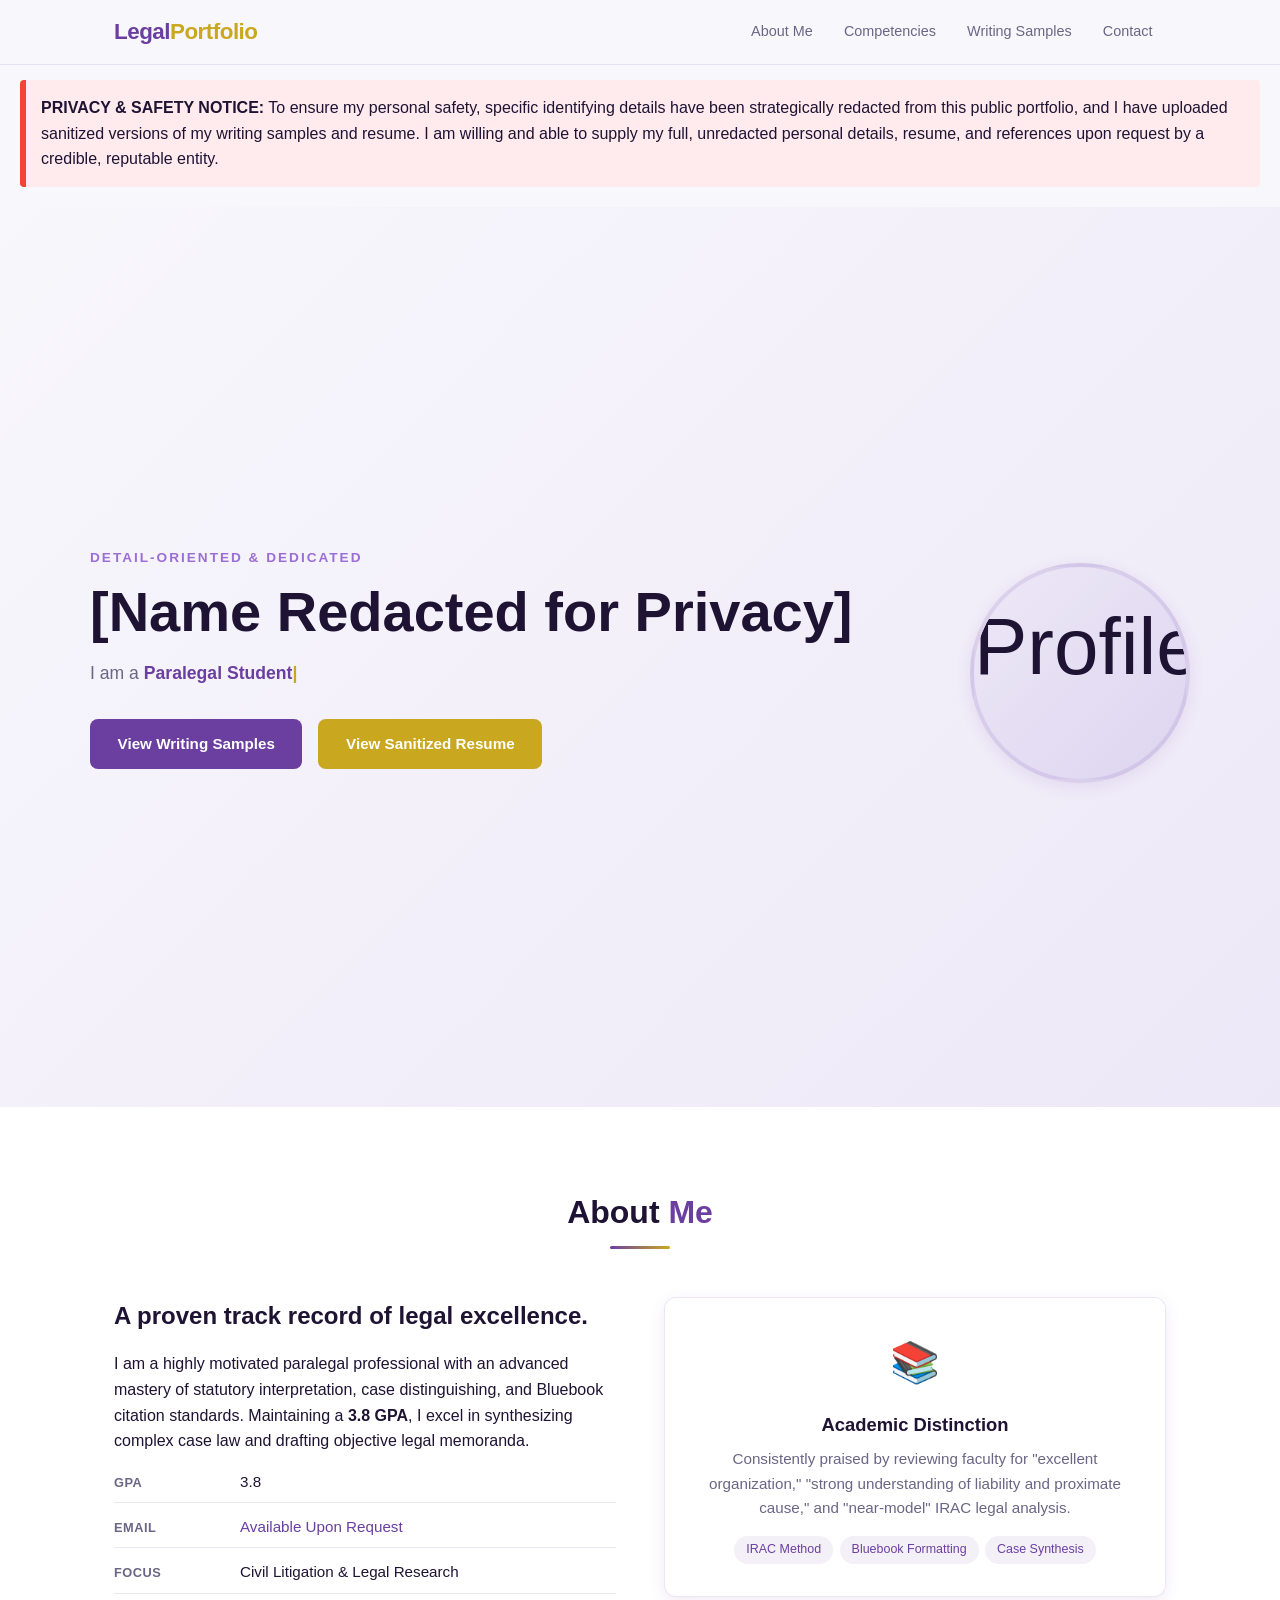
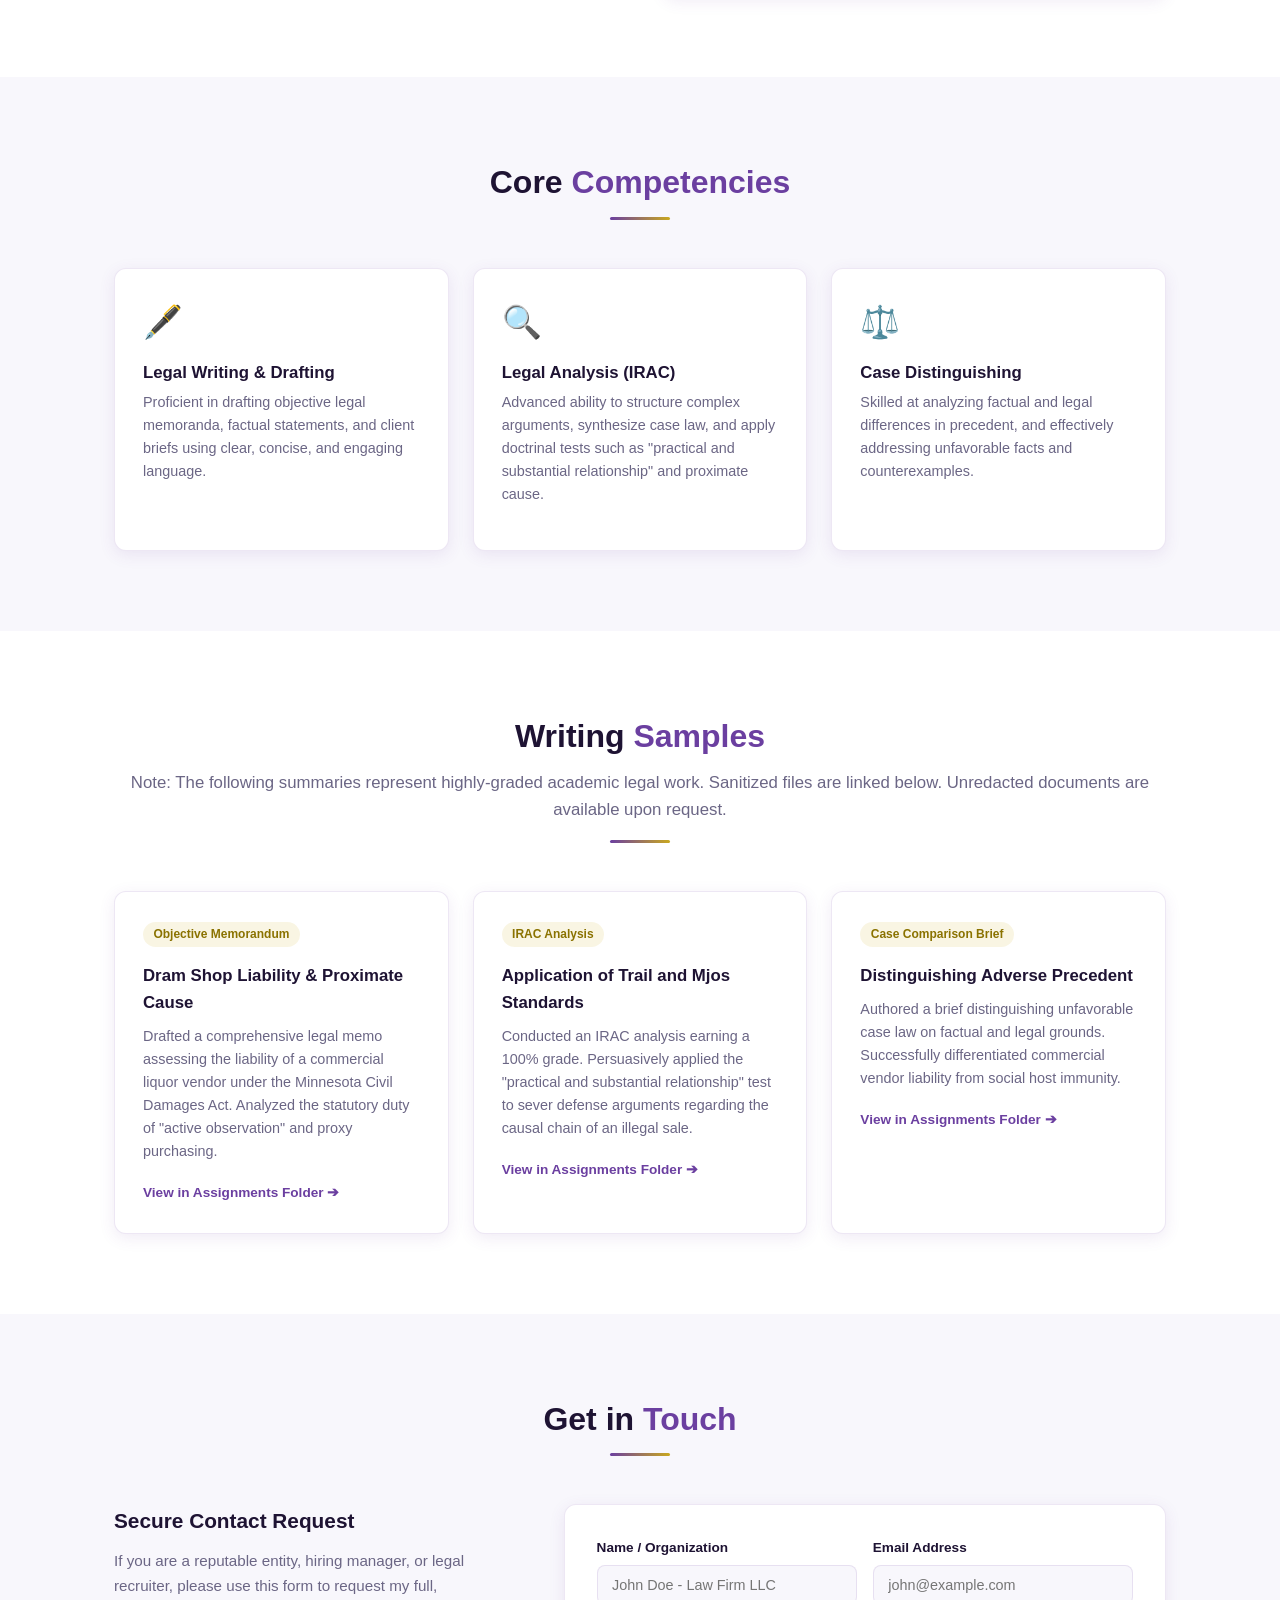
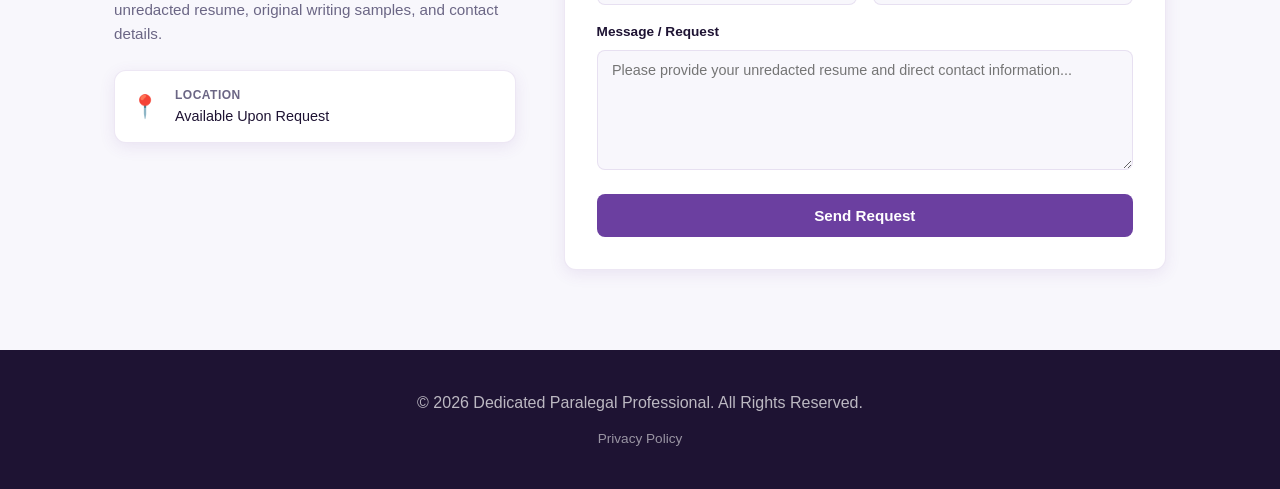
==== commit 7e58c90c: "Revise privacy disclaimer and contact request wording Updated privacy notice and contact request det" ====
--- a/index.html
+++ b/index.html
@@ -1,363 +1,191 @@
 <!DOCTYPE html>
 <html lang="en">
 <head>
-  <meta charset="UTF-8" />
-  <meta name="viewport" content="width=device-width, initial-scale=1.0" />
-  <meta name="description" content="Carly Marie — Paralegal. Personal portfolio." />
-  <title>Carly Marie | Paralegal Portfolio</title>
-  <link rel="stylesheet" href="style.css" />
+    <meta charset="UTF-8">
+    <meta name="viewport" content="width=device-width, initial-scale=1.0">
+    <title>Professional Paralegal Portfolio</title>
+    <link rel="stylesheet" href="style.css">
+    <script src="script.js" defer></script>
 </head>
 <body>
 
-  <!-- ===== Navbar ===== -->
-  <nav class="navbar" aria-label="Main navigation">
-    <div class="nav-container">
-      <a href="#home" class="nav-logo">Carly<span>.</span></a>
-      <ul class="nav-links" id="navLinks">
-        <li><a href="#home">Home</a></li>
-        <li><a href="#about">About</a></li>
-        <li><a href="#education">Education</a></li>
-        <li><a href="#assignments">Assignments</a></li>
-        <li><a href="#resume">Resume</a></li>
-        <li><a href="#contact">Contact</a></li>
-      </ul>
-      <button
-        class="nav-toggle"
-        id="navToggle"
-        aria-label="Toggle navigation"
-        aria-expanded="false"
-        aria-controls="navLinks">
-        <span></span><span></span><span></span>
-      </button>
+    <!-- Navbar -->
+    <nav class="navbar">
+        <div class="nav-container">
+            <div class="nav-logo">Legal<span>Portfolio</span></div>
+            <button id="navToggle" class="nav-toggle" aria-expanded="false" aria-label="Toggle navigation">
+                <span></span><span></span><span></span>
+            </button>
+            <div id="navLinks" class="nav-links">
+                <a href="#about" class="active">About Me</a>
+                <a href="#skills">Competencies</a>
+                <a href="#portfolio">Writing Samples</a>
+                <a href="#contact">Contact</a>
+            </div>
+        </div>
+    </nav>
+
+    <!-- Security Disclaimer -->
+    <div id="security-disclaimer" style="background-color: #ffebee; border-left: 6px solid #f44336; padding: 15px; margin: 80px 20px 20px 20px; font-family: var(--font-main); border-radius: 4px;">
+        <strong>PRIVACY & SAFETY NOTICE:</strong> To ensure my personal safety, specific identifying details have been strategically redacted from this public portfolio, and I have uploaded sanitized versions of my writing samples and resume. I am willing and able to supply my full, unredacted personal details, resume, and references upon request by a credible, reputable entity.
     </div>
-  </nav>
 
-  <!-- ===== Hero ===== -->
-  <section class="hero" id="home">
-    <div class="hero-content">
-      <div class="hero-text">
-        <span class="hero-eyebrow">Paralegal Professional</span>
-        <h1 class="hero-name">Carly Marie</h1>
-        <p class="hero-subtitle-line">
-          I am a <span class="typed-wrap"><span class="typed"></span></span>
-        </p>
+    <!-- Hero Section -->
+    <section class="hero">
+        <div class="hero-content">
+            <div class="hero-text fade-in">
+                <span class="hero-eyebrow">Detail-Oriented & Dedicated</span>
+                <h1 class="hero-name">[Name Redacted for Privacy]</h1>
+                <p class="hero-subtitle-line">I am a <span class="typed-wrap"><span class="typed"></span></span></p>
+                <div class="hero-buttons">
+                    <a href="#portfolio" class="btn btn-primary">View Writing Samples</a>
+                    <a href="https://github.com/carlymariec/proportfolio.github.io/blob/0fefbd28e42cc2798319f532b7fe6f9e32cf67b1/files/resume/resume.pdf" target="_blank" rel="noopener noreferrer" class="btn btn-gold">View Sanitized Resume</a>
+                </div>
+            </div>
+            <div class="hero-image-wrap fade-in">
+                <div class="hero-avatar">
+                    <img src="images/profile.jpg" alt="Profile" id="profilePhoto" class="profile-photo">
+                    <div id="profileEmoji" class="profile-emoji-fallback">⚖️</div>
+                </div>
+            </div>
+        </div>
+    </section>
 
-        <div class="hero-buttons">
-          <a href="#assignments" class="btn btn-primary">View Assignments</a>
-          <a href="#resume" class="btn btn-outline">My Resume</a>
+    <!-- About Section -->
+    <section id="about" class="section">
+        <div class="container">
+            <h2 class="section-title">About <span>Me</span></h2>
+            <div class="section-divider"></div>
+            <div class="about-grid">
+                <div class="about-text fade-in">
+                    <h3>A proven track record of legal excellence.</h3>
+                    <p>I am a highly motivated paralegal professional with an advanced mastery of statutory interpretation, case distinguishing, and Bluebook citation standards. Maintaining a <strong>3.8 GPA</strong>, I excel in synthesizing complex case law and drafting objective legal memoranda.</p>
+                    <div class="about-facts">
+                        <div class="fact-item"><span class="fact-label">GPA</span><span class="fact-value">3.8</span></div>
+                        <div class="fact-item"><span class="fact-label">Email</span><span class="fact-value"><a href="#contact">Available Upon Request</a></span></div>
+                        <div class="fact-item"><span class="fact-label">Focus</span><span class="fact-value">Civil Litigation & Legal Research</span></div>
+                    </div>
+                </div>
+                <div class="about-highlight-card fade-in">
+                    <div class="about-icon-circle">📚</div>
+                    <h3>Academic Distinction</h3>
+                    <p>Consistently praised by reviewing faculty for "excellent organization," "strong understanding of liability and proximate cause," and "near-model" IRAC legal analysis.</p>
+                    <div class="card-tag-row">
+                        <span class="card-tag">IRAC Method</span>
+                        <span class="card-tag">Bluebook Formatting</span>
+                        <span class="card-tag">Case Synthesis</span>
+                    </div>
+                </div>
+            </div>
         </div>
+    </section>
 
-        <div class="hero-social">
-          <a href="https://github.com/carlymariec" target="_blank" rel="noopener noreferrer" aria-label="GitHub">
-            <svg xmlns="http://www.w3.org/2000/svg" width="20" height="20" viewBox="0 0 24 24" fill="currentColor" aria-hidden="true">
-              <path d="M12 0C5.37 0 0 5.37 0 12c0 5.3 3.438 9.8 8.205 11.385.6.113.82-.258.82-.577
-                0-.285-.01-1.04-.015-2.04-3.338.724-4.042-1.61-4.042-1.61-.546-1.387-1.333-1.756-1.333-1.756
-                -1.089-.745.083-.729.083-.729 1.205.084 1.84 1.237 1.84 1.237 1.07 1.834 2.807 1.304
-                3.492.997.108-.775.418-1.305.762-1.604-2.665-.305-5.467-1.334-5.467-5.931
-                0-1.31.465-2.381 1.235-3.221-.124-.303-.535-1.524.117-3.176 0 0 1.008-.322 3.3 1.23
-                a11.52 11.52 0 0 1 3.003-.404c1.02.005 2.047.138 3.003.404 2.29-1.552 3.297-1.23
-                3.297-1.23.653 1.653.242 2.874.118 3.176.77.84 1.233 1.911 1.233 3.221
-                0 4.609-2.807 5.624-5.479 5.921.43.372.823 1.102.823 2.222 0 1.606-.015 2.898-.015
-                3.293 0 .322.216.694.825.576C20.565 21.796 24 17.298 24 12c0-6.63-5.37-12-12-12z"/>
-            </svg>
-          </a>
+    <!-- Competencies Section -->
+    <section id="skills" class="section">
+        <div class="container">
+            <h2 class="section-title">Core <span>Competencies</span></h2>
+            <div class="section-divider"></div>
+            <div class="edu-grid">
+                <div class="edu-card fade-in">
+                    <div class="edu-card-icon">🖋️</div>
+                    <h3>Legal Writing & Drafting</h3>
+                    <p>Proficient in drafting objective legal memoranda, factual statements, and client briefs using clear, concise, and engaging language.</p>
+                </div>
+                <div class="edu-card fade-in">
+                    <div class="edu-card-icon">🔍</div>
+                    <h3>Legal Analysis (IRAC)</h3>
+                    <p>Advanced ability to structure complex arguments, synthesize case law, and apply doctrinal tests such as "practical and substantial relationship" and proximate cause.</p>
+                </div>
+                <div class="edu-card fade-in">
+                    <div class="edu-card-icon">⚖️</div>
+                    <h3>Case Distinguishing</h3>
+                    <p>Skilled at analyzing factual and legal differences in precedent, and effectively addressing unfavorable facts and counterexamples.</p>
+                </div>
+            </div>
         </div>
-      </div>
+    </section>
 
-      <div class="hero-image-wrap">
-        <div class="hero-avatar" role="img" aria-label="Carly Marie – Paralegal Professional">
-          <span aria-hidden="true">⚖️</span>
+    <!-- Portfolio / Writing Samples -->
+    <section id="portfolio" class="section">
+        <div class="container">
+            <h2 class="section-title">Writing <span>Samples</span></h2>
+            <p class="section-subtitle">Note: The following summaries represent highly-graded academic legal work. Sanitized files are linked below. Unredacted documents are available upon request.</p>
+            <div class="section-divider"></div>
+            
+            <div class="assignments-grid">
+                <div class="assignment-card fade-in">
+                    <span class="assignment-tag">Objective Memorandum</span>
+                    <h3>Dram Shop Liability & Proximate Cause</h3>
+                    <p>Drafted a comprehensive legal memo assessing the liability of a commercial liquor vendor under the Minnesota Civil Damages Act. Analyzed the statutory duty of "active observation" and proxy purchasing.</p>
+                    <a href="https://github.com/carlymariec/proportfolio.github.io/tree/0fefbd28e42cc2798319f532b7fe6f9e32cf67b1/files/assignments" target="_blank" rel="noopener noreferrer" class="assignment-link">View in Assignments Folder ➔</a>
+                </div>
+                <div class="assignment-card fade-in">
+                    <span class="assignment-tag">IRAC Analysis</span>
+                    <h3>Application of Trail and Mjos Standards</h3>
+                    <p>Conducted an IRAC analysis earning a 100% grade. Persuasively applied the "practical and substantial relationship" test to sever defense arguments regarding the causal chain of an illegal sale.</p>
+                    <a href="https://github.com/carlymariec/proportfolio.github.io/tree/0fefbd28e42cc2798319f532b7fe6f9e32cf67b1/files/assignments" target="_blank" rel="noopener noreferrer" class="assignment-link">View in Assignments Folder ➔</a>
+                </div>
+                <div class="assignment-card fade-in">
+                    <span class="assignment-tag">Case Comparison Brief</span>
+                    <h3>Distinguishing Adverse Precedent</h3>
+                    <p>Authored a brief distinguishing unfavorable case law on factual and legal grounds. Successfully differentiated commercial vendor liability from social host immunity.</p>
+                    <a href="https://github.com/carlymariec/proportfolio.github.io/tree/0fefbd28e42cc2798319f532b7fe6f9e32cf67b1/files/assignments" target="_blank" rel="noopener noreferrer" class="assignment-link">View in Assignments Folder ➔</a>
+                </div>
+            </div>
         </div>
-      </div>
-    </div>
-  </section>
+    </section>
 
-  <!-- ===== About ===== -->
-  <section class="section about" id="about">
-    <div class="container">
-      <h2 class="section-title fade-in">About <span>Me</span></h2>
-      <p class="section-subtitle fade-in">Get to know the person behind the portfolio</p>
-      <div class="section-divider"></div>
-      <div class="about-grid">
-        <div class="about-image-wrap fade-in">
-          <div class="about-highlight-card">
-            <div class="about-icon-circle">⚖️</div>
-            <h3>My Legal Philosophy</h3>
-            <p>
-              Justice is served through precision, efficiency, and unwavering ethical standards.
-              I view the law as a system of logic — approached with objectivity and rigorous application of the IRAC method.
-            </p>
-            <div class="card-tag-row">
-              <span class="card-tag">Legal Research</span>
-              <span class="card-tag">Civil Litigation</span>
-              <span class="card-tag">Criminal Justice</span>
+    <!-- Contact Section -->
+    <section id="contact" class="section">
+        <div class="container">
+            <h2 class="section-title">Get in <span>Touch</span></h2>
+            <div class="section-divider"></div>
+            <div class="contact-grid">
+                <div class="contact-info fade-in">
+                    <h3>Secure Contact Request</h3>
+                    <p>If you are a reputable entity, hiring manager, or legal recruiter, please use this form to request my full, unredacted resume, original writing samples, and contact details.</p>
+                    <div class="contact-items">
+                        <div class="contact-item">
+                            <div class="contact-item-icon">📍</div>
+                            <div>
+                                <div class="label">Location</div>
+                                <div class="value">Available Upon Request</div>
+                            </div>
+                        </div>
+                    </div>
+                </div>
+                <div class="contact-form-wrap fade-in">
+                    <form id="contactForm">
+                        <div class="form-row">
+                            <div class="form-group">
+                                <label for="name">Name / Organization</label>
+                                <input type="text" id="name" required placeholder="John Doe - Law Firm LLC">
+                            </div>
+                            <div class="form-group">
+                                <label for="email">Email Address</label>
+                                <input type="email" id="email" required placeholder="john@example.com">
+                            </div>
+                        </div>
+                        <div class="form-group">
+                            <label for="message">Message / Request</label>
+                            <textarea id="message" required placeholder="Please provide your unredacted resume and direct contact information..."></textarea>
+                        </div>
+                        <button type="submit" class="btn btn-primary form-submit">Send Request</button>
+                        <div id="formSuccess" class="form-success">Message sent! I will securely review your request and reply shortly.</div>
+                    </form>
+                </div>
             </div>
-          </div>
         </div>
+    </section>
 
-        <div class="about-text fade-in">
-          <h3>Hi, I'm Carly Marie!</h3>
-          <p style="color: var(--text-muted); font-size: 0.95rem; margin-bottom: 1.25rem;">
-            Detail-oriented and research-focused Paralegal Student with a strong foundation in legal analysis,
-            civil litigation, and criminal justice. I leverage technology to streamline legal workflows
-            and ensure procedural accuracy, providing attorneys with clear, actionable data to advocate
-            effectively for their clients.
-          </p>
-          <div class="about-facts">
-            <div class="fact-item">
-              <div class="fact-label">Focus Areas</div>
-              <div class="fact-value">Civil Litigation · Criminal Justice · Legal Research</div>
-            </div>
-            <div class="fact-item">
-              <div class="fact-label">Availability</div>
-              <div class="fact-value">Open to Opportunities</div>
-            </div>
-            <div class="fact-item">
-              <div class="fact-label">Methodology</div>
-              <div class="fact-value">IRAC · Objective Analysis · Procedural Accuracy</div>
-            </div>
-            <div class="fact-item">
-              <div class="fact-label">Tech Skills</div>
-              <div class="fact-value">LexisNexis · MS Office Suite · Adobe Acrobat Pro · vLex</div>
-            </div>
-          </div>
+    <!-- Footer -->
+    <footer>
+        <p>&copy; 2026 Dedicated Paralegal Professional. All Rights Reserved.</p>
+        <div class="footer-links">
+            <a href="#security-disclaimer">Privacy Policy</a>
         </div>
-      </div>
-    </div>
-  </section>
-
-  <!-- ===== Education & Skills ===== -->
-  <section class="section education" id="education">
-    <div class="container">
-      <h2 class="section-title fade-in">Education &amp; <span>Skills</span></h2>
-      <p class="section-subtitle fade-in">Legal competencies and technical proficiencies</p>
-      <div class="section-divider"></div>
-      <div class="edu-grid">
-
-        <div class="edu-card fade-in">
-          <div class="edu-card-icon">📜</div>
-          <h3>Legal Research &amp; Writing</h3>
-          <div class="edu-course">Core Competency</div>
-          <p>Proficient in drafting legal memoranda, case briefs, and synthesizing complex case law using the IRAC method for clear, objective analysis.</p>
-          <div class="skill-tags">
-            <span class="skill-tag">LexisNexis</span>
-            <span class="skill-tag">vLex</span>
-            <span class="skill-tag">Legal Memos</span>
-            <span class="skill-tag">Case Briefs</span>
-            <span class="skill-tag">IRAC Method</span>
-          </div>
-        </div>
-
-        <div class="edu-card fade-in">
-          <div class="edu-card-icon">⚖️</div>
-          <h3>Civil Litigation</h3>
-          <div class="edu-course">Litigation Support</div>
-          <p>Experienced in civil litigation procedures, including pleadings, discovery, and court filing support to assist attorneys in navigating complex legal proceedings.</p>
-          <div class="skill-tags">
-            <span class="skill-tag">Pleadings</span>
-            <span class="skill-tag">Discovery</span>
-            <span class="skill-tag">Court Filing</span>
-            <span class="skill-tag">Case Management</span>
-          </div>
-        </div>
-
-        <div class="edu-card fade-in">
-          <div class="edu-card-icon">🔒</div>
-          <h3>Digital Security &amp; Document Management</h3>
-          <div class="edu-course">Technical Proficiency</div>
-          <p>Committed to data privacy, metadata sanitization, and secure document handling. Efficient in remote collaboration and digital document management workflows.</p>
-          <div class="skill-tags">
-            <span class="skill-tag">Adobe Acrobat Pro</span>
-            <span class="skill-tag">Metadata Sanitization</span>
-            <span class="skill-tag">Data Privacy</span>
-            <span class="skill-tag">MS Office Suite</span>
-          </div>
-        </div>
-
-        <div class="edu-card fade-in">
-          <div class="edu-card-icon">🗂️</div>
-          <h3>Criminal Justice Documentation</h3>
-          <div class="edu-course">Criminal Law</div>
-          <p>Foundational understanding of criminal justice procedures, case documentation, and the procedural accuracy required to support criminal defense and prosecution work.</p>
-          <div class="skill-tags">
-            <span class="skill-tag">Criminal Procedure</span>
-            <span class="skill-tag">Case Documentation</span>
-            <span class="skill-tag">Procedural Accuracy</span>
-          </div>
-        </div>
-
-      </div>
-    </div>
-  </section>
-
-  <!-- ===== Assignments ===== -->
-  <section class="section assignments" id="assignments">
-    <div class="container">
-      <h2 class="section-title fade-in">My <span>Work</span></h2>
-      <p class="section-subtitle fade-in">Assignments, projects &amp; writing samples</p>
-      <div class="section-divider"></div>
-      <div class="assignments-grid">
-
-        <div class="assignment-card fade-in">
-          <span class="assignment-tag">Legal Memo</span>
-          <h3>Legal Memorandum – Case Law Analysis</h3>
-          <p>A formal legal memorandum applying the IRAC method to analyze relevant case law and synthesize findings into clear, actionable recommendations.</p>
-          <a href="#contact" class="assignment-link">Request Sample &#8599;</a>
-        </div>
-
-        <div class="assignment-card fade-in">
-          <span class="assignment-tag">Case Brief</span>
-          <h3>Case Brief – Civil Litigation</h3>
-          <p>Structured case brief outlining the facts, procedural history, legal issues, holding, and reasoning for a significant civil litigation matter.</p>
-          <a href="#contact" class="assignment-link">Request Sample &#8599;</a>
-        </div>
-
-        <div class="assignment-card fade-in">
-          <span class="assignment-tag">Legal Research</span>
-          <h3>Statutory Research Report</h3>
-          <p>Comprehensive statutory research using LexisNexis and vLex, identifying applicable statutes and summarizing their relevance to the assigned legal question.</p>
-          <a href="#contact" class="assignment-link">Request Sample &#8599;</a>
-        </div>
-
-        <div class="assignment-card fade-in">
-          <span class="assignment-tag">Criminal Justice</span>
-          <h3>Criminal Procedure Documentation</h3>
-          <p>Detailed procedural documentation tracing the stages of a criminal case, from arrest through sentencing, with attention to constitutional safeguards.</p>
-          <a href="#contact" class="assignment-link">Request Sample &#8599;</a>
-        </div>
-
-      </div>
-    </div>
-  </section>
-
-  <!-- ===== Resume ===== -->
-  <section class="section resume-section" id="resume">
-    <div class="container">
-      <h2 class="section-title fade-in">My <span>Resume</span></h2>
-      <p class="section-subtitle fade-in">Education, experience, and qualifications</p>
-      <div class="section-divider"></div>
-      <div class="resume-inner">
-        <div class="resume-visual fade-in">
-          <div class="resume-icon-wrap">📄</div>
-          <h3>Carly Marie</h3>
-          <p>Paralegal Student &amp; Legal Professional</p>
-          <a href="#contact" class="btn btn-gold resume-download-btn">
-            <svg xmlns="http://www.w3.org/2000/svg" width="16" height="16" viewBox="0 0 24 24" fill="none" stroke="currentColor" stroke-width="2.5" stroke-linecap="round" stroke-linejoin="round" aria-hidden="true"><path d="M21 15v4a2 2 0 0 1-2 2H5a2 2 0 0 1-2-2v-4"/><polyline points="7 10 12 15 17 10"/><line x1="12" y1="15" x2="12" y2="3"/></svg>
-            Request Resume
-          </a>
-        </div>
-        <div class="resume-highlights fade-in">
-          <h3>Highlights</h3>
-          <div class="resume-items">
-            <div class="resume-item">
-              <div class="resume-item-icon">🎓</div>
-              <div class="resume-item-content">
-                <div class="item-title">Paralegal Studies</div>
-                <div class="item-sub">Legal Research · Civil Litigation · Criminal Justice</div>
-              </div>
-            </div>
-            <div class="resume-item">
-              <div class="resume-item-icon">📜</div>
-              <div class="resume-item-content">
-                <div class="item-title">Legal Research &amp; Writing</div>
-                <div class="item-sub">Proficient in LexisNexis, vLex &amp; Bluebook Citation</div>
-              </div>
-            </div>
-            <div class="resume-item">
-              <div class="resume-item-icon">💻</div>
-              <div class="resume-item-content">
-                <div class="item-title">Legal Technology</div>
-                <div class="item-sub">MS Office Suite · Adobe Acrobat Pro · Digital Document Management</div>
-              </div>
-            </div>
-            <div class="resume-item">
-              <div class="resume-item-icon">🔒</div>
-              <div class="resume-item-content">
-                <div class="item-title">Data Privacy &amp; Document Security</div>
-                <div class="item-sub">Metadata sanitization, secure document handling &amp; client confidentiality</div>
-              </div>
-            </div>
-          </div>
-        </div>
-      </div>
-    </div>
-  </section>
-
-  <!-- ===== Contact ===== -->
-  <section class="section contact" id="contact">
-    <div class="container">
-      <h2 class="section-title fade-in">Get In <span>Touch</span></h2>
-      <p class="section-subtitle fade-in">Interested in working together? I'd love to hear from you.</p>
-      <div class="section-divider"></div>
-      <div class="contact-grid">
-        <div class="contact-info fade-in">
-          <h3>Let's Connect</h3>
-          <p>
-            Whether you have a question about my background, want to discuss an
-            opportunity, or just want to say hello — feel free to reach out.
-          </p>
-          <div class="contact-items">
-            <div class="contact-item">
-              <div class="contact-item-icon">🐙</div>
-              <div class="contact-item-text">
-                <div class="label">GitHub</div>
-                <div class="value"><a href="https://github.com/carlymariec" target="_blank" rel="noopener noreferrer">github.com/carlymariec</a></div>
-              </div>
-            </div>
-          </div>
-        </div>
-
-        <div class="contact-form-wrap fade-in">
-          <form id="contactForm">
-            <div class="form-row">
-              <div class="form-group">
-                <label for="name">Name</label>
-                <input type="text" id="name" name="name" placeholder="Your name" required />
-              </div>
-              <div class="form-group">
-                <label for="email">Email</label>
-                <input type="email" id="email" name="email" placeholder="your@email.com" required />
-              </div>
-            </div>
-            <div class="form-group">
-              <label for="subject">Subject</label>
-              <input type="text" id="subject" name="subject" placeholder="What's this about?" required />
-            </div>
-            <div class="form-group">
-              <label for="message">Message</label>
-              <textarea id="message" name="message" placeholder="Your message..." required></textarea>
-            </div>
-            <button type="submit" class="btn btn-gold form-submit">Send Message</button>
-            <div class="form-success" id="formSuccess" role="status" aria-live="polite">
-              ✅ Message sent! I'll get back to you soon.
-            </div>
-          </form>
-        </div>
-      </div>
-    </div>
-  </section>
-
-  <!-- ===== Footer ===== -->
-  <footer>
-    <div class="container">
-      <p>Made with <span class="heart">♥</span> by Carly Marie &copy; <span id="year"></span></p>
-      <ul class="footer-links">
-        <li><a href="#home">Home</a></li>
-        <li><a href="#about">About</a></li>
-        <li><a href="#education">Education</a></li>
-        <li><a href="#assignments">Assignments</a></li>
-        <li><a href="#resume">Resume</a></li>
-        <li><a href="#contact">Contact</a></li>
-      </ul>
-    </div>
-  </footer>
-
-  <button id="scrollTop" aria-label="Scroll to top">&#8679;</button>
-
-  <script src="script.js"></script>
-  <script>
-    document.getElementById('year').textContent = new Date().getFullYear();
-  </script>
+        <button id="scrollTop" aria-label="Scroll to top">⇧</button>
+    </footer>
 
 </body>
 </html>
--- a/style.css
+++ b/style.css
@@ -1,621 +1,190 @@
-/* ===== CSS Variables ===== */
-:root {
-  --primary:       #6B3FA0;   /* purple accent */
-  --primary-light: #9B6DD6;   /* light purple */
-  --gold:          #C9A81F;   /* gold accent */
-  --gold-light:    #E2C84A;
-  --bg:            #F8F7FC;   /* very light purple-gray */
-  --bg-alt:        #FFFFFF;   /* white */
-  --card-bg:       #FFFFFF;
-  --card-border:   rgba(107, 63, 160, 0.12);
-  --text:          #1E1333;   /* dark text */
-  --text-muted:    #6B6685;   /* muted text */
-  --white:         #ffffff;
-  --font-main:     'Segoe UI', Tahoma, Geneva, Verdana, sans-serif;
-  --transition:    0.3s ease;
-  --radius:        12px;
-  --shadow:        0 4px 16px rgba(107, 63, 160, 0.10);
+/* ===== CSS Variables =====  */ 
+:root {  
+    --primary:       #6B3FA0;   /*  purple accent  */  
+    --primary-light: #9B6DD6;   /*  light purple  */  
+    --gold:          #C9A81F;   /*  gold accent  */  
+    --gold-light:    #E2C84A;  
+    --bg:            #F8F7FC;   /*  very light purple-gray  */  
+    --bg-alt:        #FFFFFF;   /*  white  */  
+    --card-bg:       #FFFFFF;  
+    --card-border:   rgba(107, 63, 160, 0.12);  
+    --text:          #1E1333;   /*  dark text  */  
+    --text-muted:    #6B6685;   /*  muted text */ 
+    --white:         #ffffff; 
+    --font-main:     'Segoe UI', Tahoma, Geneva, Verdana, sans-serif; 
+    --transition:    0.3s ease; 
+    --radius:        12px; 
+    --shadow:        0 4px 16px rgba(107, 63, 160, 0.10); 
 }
 
-/* ===== Reset & Base ===== */
-*, *::before, *::after {
-  box-sizing: border-box;
-  margin: 0;
-  padding: 0;
-}
-
+/* ===== Reset & Base ===== */ 
+*, *::before, *::after { box-sizing: border-box; margin: 0; padding: 0; }
 html { scroll-behavior: smooth; }
-
-body {
-  font-family: var(--font-main);
-  background-color: var(--bg);
-  color: var(--text);
-  line-height: 1.6;
-  overflow-x: hidden;
-}
-
-a {
-  color: var(--primary);
-  text-decoration: none;
-  transition: color var(--transition);
-}
+body { font-family: var(--font-main); background-color: var(--bg); color: var(--text); line-height: 1.6; overflow-x: hidden; }
+a { color: var(--primary); text-decoration: none; transition: color var(--transition); } 
 a:hover { color: var(--gold); }
-
-img { max-width: 100%; display: block; }
+img { max-width: 100%; display: block; } 
 ul  { list-style: none; }
 
-/* ===== Visually hidden ===== */
-.visually-hidden {
-  position: absolute; width: 1px; height: 1px; padding: 0;
-  margin: -1px; overflow: hidden; clip: rect(0,0,0,0);
-  white-space: nowrap; border: 0;
-}
+/* ===== Visually hidden ===== */ 
+.visually-hidden { position: absolute; width: 1px; height: 1px; padding: 0; margin: -1px; overflow: hidden; clip: rect(0,0,0,0); white-space: nowrap; border: 0; }
 
-/* ===== Utility ===== */
-.container {
-  max-width: 1100px;
-  margin: 0 auto;
-  padding: 0 1.5rem;
-}
+/* ===== Utility ===== */ 
+.container { max-width: 1100px; margin: 0 auto; padding: 0 1.5rem; }
+.section { padding: 5rem 0; } 
+.section:nth-child(even) { background: var(--bg-alt); }
+.section-title { text-align: center; font-size: 2rem; font-weight: 700; margin-bottom: 0.5rem; color: var(--text); } 
+.section-title span { color: var(--primary); }
+.section-subtitle { text-align: center; color: var(--text-muted); margin-bottom: 1rem; font-size: 1.05rem; }
+.section-divider { width: 60px; height: 3px; background: linear-gradient(90deg, var(--primary), var(--gold)); border-radius: 2px; margin: 0 auto 3rem; }
 
-.section { padding: 5rem 0; }
-.section:nth-child(even) { background: var(--bg-alt); }
-
-.section-title {
-  text-align: center;
-  font-size: 2rem;
-  font-weight: 700;
-  margin-bottom: 0.5rem;
-  color: var(--text);
-}
-.section-title span { color: var(--primary); }
-
-.section-subtitle {
-  text-align: center;
-  color: var(--text-muted);
-  margin-bottom: 1rem;
-  font-size: 1.05rem;
-}
-
-.section-divider {
-  width: 60px;
-  height: 3px;
-  background: linear-gradient(90deg, var(--primary), var(--gold));
-  border-radius: 2px;
-  margin: 0 auto 3rem;
-}
-
-/* ===== Fade-in ===== */
-.fade-in { opacity: 0; transform: translateY(22px); transition: opacity 0.55s ease, transform 0.55s ease; }
+/* ===== Fade-in ===== */ 
+.fade-in { opacity: 0; transform: translateY(22px); transition: opacity 0.55s ease, transform 0.55s ease; } 
 .fade-in.visible { opacity: 1; transform: none; }
 
-/* ===== Buttons ===== */
-.btn {
-  display: inline-flex;
-  align-items: center;
-  gap: 0.5rem;
-  padding: 0.7rem 1.6rem;
-  border-radius: 8px;
-  font-weight: 600;
-  font-size: 0.95rem;
-  cursor: pointer;
-  border: 2px solid transparent;
-  transition: all var(--transition);
-}
-.btn-primary {
-  background: var(--primary);
-  color: var(--white);
-}
+/* ===== Buttons ===== */ 
+.btn { display: inline-flex; align-items: center; gap: 0.5rem; padding: 0.7rem 1.6rem; border-radius: 8px; font-weight: 600; font-size: 0.95rem; cursor: pointer; border: 2px solid transparent; transition: all var(--transition); } 
+.btn-primary { background: var(--primary); color: var(--white); } 
 .btn-primary:hover { background: var(--primary-light); color: var(--white); }
-
-.btn-gold {
-  background: var(--gold);
-  color: var(--white);
-}
+.btn-gold { background: var(--gold); color: var(--white); } 
 .btn-gold:hover { background: var(--gold-light); color: var(--text); }
-
-.btn-outline {
-  background: transparent;
-  color: var(--primary);
-  border-color: var(--primary);
-}
+.btn-outline { background: transparent; color: var(--primary); border-color: var(--primary); } 
 .btn-outline:hover { background: var(--primary); color: var(--white); }
 
-/* ===== Navbar ===== */
-.navbar {
-  position: fixed;
-  top: 0; left: 0; right: 0;
-  z-index: 1000;
-  background: rgba(248, 247, 252, 0.95);
-  backdrop-filter: blur(8px);
-  border-bottom: 1px solid var(--card-border);
-  transition: box-shadow var(--transition);
-}
+/* ===== Navbar ===== */ 
+.navbar { position: fixed; top: 0; left: 0; right: 0; z-index: 1000; background: rgba(248, 247, 252, 0.95); backdrop-filter: blur(8px); border-bottom: 1px solid var(--card-border); transition: box-shadow var(--transition); } 
 .navbar.scrolled { box-shadow: 0 2px 16px rgba(107,63,160,0.10); }
+.nav-container { max-width: 1100px; margin: 0 auto; padding: 0 1.5rem; height: 64px; display: flex; align-items: center; justify-content: space-between; }
+.nav-logo { font-size: 1.4rem; font-weight: 800; color: var(--primary); letter-spacing: -0.5px; } 
+.nav-logo span { color: var(--gold); }
+.nav-links { display: flex; gap: 0.25rem; } 
+.nav-links a { padding: 0.4rem 0.85rem; border-radius: 6px; font-size: 0.9rem; font-weight: 500; color: var(--text-muted); transition: all var(--transition); } 
+.nav-links a:hover, .nav-links a.active { color: var(--primary); background: rgba(107, 63, 160, 0.08); }
 
-.nav-container {
-  max-width: 1100px;
-  margin: 0 auto;
-  padding: 0 1.5rem;
-  height: 64px;
-  display: flex;
-  align-items: center;
-  justify-content: space-between;
-}
-
-.nav-logo {
-  font-size: 1.4rem;
-  font-weight: 800;
-  color: var(--primary);
-  letter-spacing: -0.5px;
-}
-.nav-logo span { color: var(--gold); }
-
-.nav-links {
-  display: flex;
-  gap: 0.25rem;
-}
-.nav-links a {
-  padding: 0.4rem 0.85rem;
-  border-radius: 6px;
-  font-size: 0.9rem;
-  font-weight: 500;
-  color: var(--text-muted);
-  transition: all var(--transition);
-}
-.nav-links a:hover,
-.nav-links a.active {
-  color: var(--primary);
-  background: rgba(107, 63, 160, 0.08);
-}
-
-/* Hamburger */
-.nav-toggle {
-  display: none;
-  flex-direction: column;
-  gap: 5px;
-  background: none;
-  border: none;
-  cursor: pointer;
-  padding: 4px;
-}
-.nav-toggle span {
-  display: block;
-  width: 24px;
-  height: 2px;
-  background: var(--text);
-  border-radius: 2px;
-  transition: all var(--transition);
-}
-.nav-toggle.open span:nth-child(1) { transform: translateY(7px) rotate(45deg); }
-.nav-toggle.open span:nth-child(2) { opacity: 0; }
+/* Hamburger */ 
+.nav-toggle { display: none; flex-direction: column; gap: 5px; background: none; border: none; cursor: pointer; padding: 4px; } 
+.nav-toggle span { display: block; width: 24px; height: 2px; background: var(--text); border-radius: 2px; transition: all var(--transition); } 
+.nav-toggle.open span:nth-child(1) { transform: translateY(7px) rotate(45deg); } 
+.nav-toggle.open span:nth-child(2) { opacity: 0; } 
 .nav-toggle.open span:nth-child(3) { transform: translateY(-7px) rotate(-45deg); }
 
-/* ===== Hero ===== */
-.hero {
-  min-height: 100vh;
-  display: flex;
-  align-items: center;
-  padding: 6rem 1.5rem 4rem;
-  background: linear-gradient(135deg, #F8F7FC 0%, #EDE8F7 100%);
-}
+/* ===== Hero ===== */ 
+.hero { min-height: 100vh; display: flex; align-items: center; padding: 6rem 1.5rem 4rem; background: linear-gradient(135deg, #F8F7FC 0%, #EDE8F7 100%); }
+.hero-content { max-width: 1100px; margin: 0 auto; width: 100%; display: flex; align-items: center; justify-content: space-between; gap: 3rem; }
+.hero-text { flex: 1; }
+.hero-eyebrow { display: inline-block; font-size: 0.85rem; font-weight: 600; letter-spacing: 2px; text-transform: uppercase; color: var(--primary-light); margin-bottom: 0.75rem; }
+.hero-name { font-size: clamp(2.4rem, 5vw, 3.5rem); font-weight: 800; color: var(--text); line-height: 1.1; margin-bottom: 1rem; }
+.hero-subtitle-line { font-size: 1.1rem; color: var(--text-muted); margin-bottom: 2rem; }
+.typed-wrap { color: var(--primary); font-weight: 600; } 
+.typed::after { content: '|'; animation: blink 1s infinite; color: var(--gold); } 
+@keyframes blink { 0%, 100% { opacity: 1; } 50% { opacity: 0; } }
+.hero-buttons { display: flex; flex-wrap: wrap; gap: 1rem; margin-bottom: 2rem; }
+.hero-social { display: flex; gap: 0.75rem; } 
+.hero-social a { width: 40px; height: 40px; border-radius: 50%; display: flex; align-items: center; justify-content: center; background: var(--card-bg); color: var(--primary); border: 1.5px solid var(--card-border); transition: all var(--transition); } 
+.hero-social a:hover { background: var(--primary); color: var(--white); border-color: var(--primary); }
+.hero-image-wrap { flex-shrink: 0; }
+.hero-avatar { width: 220px; height: 220px; border-radius: 50%; background: linear-gradient(135deg, #EDE8F7, #DDD5F0); border: 4px solid var(--card-border); display: flex; align-items: center; justify-content: center; font-size: 5rem; box-shadow: var(--shadow); overflow: hidden; }
+.profile-photo { width: 100%; height: 100%; object-fit: cover; border-radius: 50%; display: block; }
+.profile-emoji-fallback { display: none; align-items: center; justify-content: center; width: 100%; height: 100%; font-size: 5rem; }
 
-.hero-content {
-  max-width: 1100px;
-  margin: 0 auto;
-  width: 100%;
-  display: flex;
-  align-items: center;
-  justify-content: space-between;
-  gap: 3rem;
-}
-
-.hero-text { flex: 1; }
-
-.hero-eyebrow {
-  display: inline-block;
-  font-size: 0.85rem;
-  font-weight: 600;
-  letter-spacing: 2px;
-  text-transform: uppercase;
-  color: var(--primary-light);
-  margin-bottom: 0.75rem;
-}
-
-.hero-name {
-  font-size: clamp(2.4rem, 5vw, 3.5rem);
-  font-weight: 800;
-  color: var(--text);
-  line-height: 1.1;
-  margin-bottom: 1rem;
-}
-
-.hero-subtitle-line {
-  font-size: 1.1rem;
-  color: var(--text-muted);
-  margin-bottom: 2rem;
-}
-
-.typed-wrap {
-  color: var(--primary);
-  font-weight: 600;
-}
-.typed::after {
-  content: '|';
-  animation: blink 1s infinite;
-  color: var(--gold);
-}
-@keyframes blink {
-  0%, 100% { opacity: 1; }
-  50%       { opacity: 0; }
-}
-
-.hero-buttons {
-  display: flex;
-  flex-wrap: wrap;
-  gap: 1rem;
-  margin-bottom: 2rem;
-}
-
-.hero-social { display: flex; gap: 0.75rem; }
-.hero-social a {
-  width: 40px; height: 40px;
-  border-radius: 50%;
-  display: flex; align-items: center; justify-content: center;
-  background: var(--card-bg);
-  color: var(--primary);
-  border: 1.5px solid var(--card-border);
-  transition: all var(--transition);
-}
-.hero-social a:hover {
-  background: var(--primary);
-  color: var(--white);
-  border-color: var(--primary);
-}
-
-.hero-image-wrap { flex-shrink: 0; }
-
-.hero-avatar {
-  width: 220px;
-  height: 220px;
-  border-radius: 50%;
-  background: linear-gradient(135deg, #EDE8F7, #DDD5F0);
-  border: 4px solid var(--card-border);
-  display: flex;
-  align-items: center;
-  justify-content: center;
-  font-size: 5rem;
-  box-shadow: var(--shadow);
-}
-
-/* ===== About ===== */
-.about-grid {
-  display: grid;
-  grid-template-columns: 1fr 1fr;
-  gap: 3rem;
-  align-items: start;
-}
-
-.about-highlight-card {
-  background: var(--card-bg);
-  border: 1px solid var(--card-border);
-  border-radius: var(--radius);
-  padding: 2rem;
-  box-shadow: var(--shadow);
-  text-align: center;
-}
-
-.about-icon-circle {
-  font-size: 2.5rem;
-  margin-bottom: 1rem;
-}
-
-.about-highlight-card h3 {
-  font-size: 1.15rem;
-  color: var(--text);
-  margin-bottom: 0.5rem;
-}
-
-.about-highlight-card p {
-  color: var(--text-muted);
-  font-size: 0.95rem;
-  margin-bottom: 1rem;
-}
-
-.card-tag-row {
-  display: flex;
-  flex-wrap: wrap;
-  gap: 0.4rem;
-  justify-content: center;
-}
-.card-tag {
-  background: rgba(107, 63, 160, 0.08);
-  color: var(--primary);
-  border-radius: 20px;
-  padding: 0.25rem 0.75rem;
-  font-size: 0.78rem;
-  font-weight: 500;
-}
-
-.about-text h3 {
-  font-size: 1.5rem;
-  font-weight: 700;
-  color: var(--text);
-  margin-bottom: 1rem;
-}
-
-.about-facts { display: flex; flex-direction: column; gap: 0.75rem; margin-top: 1rem; }
-.fact-item {
-  display: flex;
-  gap: 1rem;
-  align-items: baseline;
-  border-bottom: 1px solid var(--card-border);
-  padding-bottom: 0.5rem;
-}
-.fact-label { font-size: 0.8rem; color: var(--text-muted); font-weight: 600; text-transform: uppercase; letter-spacing: 0.5px; min-width: 110px; }
+/* ===== About ===== */ 
+.about-grid { display: grid; grid-template-columns: 1fr 1fr; gap: 3rem; align-items: start; }
+.about-highlight-card { background: var(--card-bg); border: 1px solid var(--card-border); border-radius: var(--radius); padding: 2rem; box-shadow: var(--shadow); text-align: center; }
+.about-icon-circle { font-size: 2.5rem; margin-bottom: 1rem; }
+.about-highlight-card h3 { font-size: 1.15rem; color: var(--text); margin-bottom: 0.5rem; }
+.about-highlight-card p { color: var(--text-muted); font-size: 0.95rem; margin-bottom: 1rem; }
+.card-tag-row { display: flex; flex-wrap: wrap; gap: 0.4rem; justify-content: center; } 
+.card-tag { background: rgba(107, 63, 160, 0.08); color: var(--primary); border-radius: 20px; padding: 0.25rem 0.75rem; font-size: 0.78rem; font-weight: 500; }
+.about-text h3 { font-size: 1.5rem; font-weight: 700; color: var(--text); margin-bottom: 1rem; }
+.about-facts { display: flex; flex-direction: column; gap: 0.75rem; margin-top: 1rem; } 
+.fact-item { display: flex; gap: 1rem; align-items: baseline; border-bottom: 1px solid var(--card-border); padding-bottom: 0.5rem; } 
+.fact-label { font-size: 0.8rem; color: var(--text-muted); font-weight: 600; text-transform: uppercase; letter-spacing: 0.5px; min-width: 110px; } 
 .fact-value { color: var(--text); font-size: 0.95rem; }
 
-/* ===== Education ===== */
-.edu-grid {
-  display: grid;
-  grid-template-columns: repeat(auto-fill, minmax(300px, 1fr));
-  gap: 1.5rem;
-}
+/* ===== Education & Competencies ===== */ 
+.edu-grid { display: grid; grid-template-columns: repeat(auto-fill, minmax(300px, 1fr)); gap: 1.5rem; }
+.edu-card { background: var(--card-bg); border: 1px solid var(--card-border); border-radius: var(--radius); padding: 1.75rem; box-shadow: var(--shadow); transition: transform var(--transition), box-shadow var(--transition); } 
+.edu-card:hover { transform: translateY(-4px); box-shadow: 0 8px 28px rgba(107,63,160,0.14); }
+.edu-card-icon { font-size: 2rem; margin-bottom: 0.75rem; } 
+.edu-card h3 { font-size: 1.05rem; font-weight: 700; color: var(--text); margin-bottom: 0.25rem; } 
+.edu-course { font-size: 0.8rem; text-transform: uppercase; letter-spacing: 0.5px; color: var(--primary-light); font-weight: 600; margin-bottom: 0.75rem; } 
+.edu-card p { font-size: 0.9rem; color: var(--text-muted); margin-bottom: 1rem; } 
+.skill-tags { display: flex; flex-wrap: wrap; gap: 0.4rem; } 
+.skill-tag { background: rgba(107, 63, 160, 0.07); color: var(--primary); border-radius: 20px; padding: 0.2rem 0.65rem; font-size: 0.75rem; font-weight: 500; }
 
-.edu-card {
-  background: var(--card-bg);
-  border: 1px solid var(--card-border);
-  border-radius: var(--radius);
-  padding: 1.75rem;
-  box-shadow: var(--shadow);
-  transition: transform var(--transition), box-shadow var(--transition);
-}
-.edu-card:hover { transform: translateY(-4px); box-shadow: 0 8px 28px rgba(107,63,160,0.14); }
-
-.edu-card-icon { font-size: 2rem; margin-bottom: 0.75rem; }
-.edu-card h3 { font-size: 1.05rem; font-weight: 700; color: var(--text); margin-bottom: 0.25rem; }
-.edu-course { font-size: 0.8rem; text-transform: uppercase; letter-spacing: 0.5px; color: var(--primary-light); font-weight: 600; margin-bottom: 0.75rem; }
-.edu-card p { font-size: 0.9rem; color: var(--text-muted); margin-bottom: 1rem; }
-.skill-tags { display: flex; flex-wrap: wrap; gap: 0.4rem; }
-.skill-tag {
-  background: rgba(107, 63, 160, 0.07);
-  color: var(--primary);
-  border-radius: 20px;
-  padding: 0.2rem 0.65rem;
-  font-size: 0.75rem;
-  font-weight: 500;
-}
-
-/* ===== Assignments ===== */
-.assignments-grid {
-  display: grid;
-  grid-template-columns: repeat(auto-fill, minmax(300px, 1fr));
-  gap: 1.5rem;
-}
-
-.assignment-card {
-  background: var(--card-bg);
-  border: 1px solid var(--card-border);
-  border-radius: var(--radius);
-  padding: 1.75rem;
-  box-shadow: var(--shadow);
-  transition: transform var(--transition), box-shadow var(--transition);
-}
-.assignment-card:hover { transform: translateY(-4px); box-shadow: 0 8px 28px rgba(107,63,160,0.14); }
-.assignment-card h3 { font-size: 1.05rem; font-weight: 700; color: var(--text); margin-bottom: 0.5rem; }
-.assignment-card p { font-size: 0.9rem; color: var(--text-muted); margin-bottom: 1rem; }
-.assignment-tag {
-  display: inline-block;
-  background: rgba(201, 168, 31, 0.12);
-  color: #8A7200;
-  border-radius: 20px;
-  padding: 0.2rem 0.65rem;
-  font-size: 0.75rem;
-  font-weight: 600;
-  margin-bottom: 1rem;
-}
-.assignment-link {
-  display: inline-flex;
-  align-items: center;
-  gap: 0.35rem;
-  font-size: 0.85rem;
-  font-weight: 600;
-  color: var(--primary);
-}
+/* ===== Assignments ===== */ 
+.assignments-grid { display: grid; grid-template-columns: repeat(auto-fill, minmax(300px, 1fr)); gap: 1.5rem; }
+.assignment-card { background: var(--card-bg); border: 1px solid var(--card-border); border-radius: var(--radius); padding: 1.75rem; box-shadow: var(--shadow); transition: transform var(--transition), box-shadow var(--transition); } 
+.assignment-card:hover { transform: translateY(-4px); box-shadow: 0 8px 28px rgba(107,63,160,0.14); } 
+.assignment-card h3 { font-size: 1.05rem; font-weight: 700; color: var(--text); margin-bottom: 0.5rem; } 
+.assignment-card p { font-size: 0.9rem; color: var(--text-muted); margin-bottom: 1rem; } 
+.assignment-tag { display: inline-block; background: rgba(201, 168, 31, 0.12); color: #8A7200; border-radius: 20px; padding: 0.2rem 0.65rem; font-size: 0.75rem; font-weight: 600; margin-bottom: 1rem; } 
+.assignment-link { display: inline-flex; align-items: center; gap: 0.35rem; font-size: 0.85rem; font-weight: 600; color: var(--primary); } 
 .assignment-link:hover { color: var(--gold); }
-
-.assignments-placeholder {
-  grid-column: 1 / -1;
-  text-align: center;
-  padding: 3rem 2rem;
-  background: var(--card-bg);
-  border: 2px dashed var(--card-border);
-  border-radius: var(--radius);
-  color: var(--text-muted);
-}
+.assignments-placeholder { grid-column: 1 / -1; text-align: center; padding: 3rem 2rem; background: var(--card-bg); border: 2px dashed var(--card-border); border-radius: var(--radius); color: var(--text-muted); } 
 .assignments-placeholder p { font-size: 1rem; }
 
-/* ===== Resume ===== */
-.resume-inner {
-  display: grid;
-  grid-template-columns: 1fr 1.8fr;
-  gap: 2.5rem;
-  align-items: start;
-}
-
-.resume-visual {
-  background: var(--card-bg);
-  border: 1px solid var(--card-border);
-  border-radius: var(--radius);
-  padding: 2.5rem 2rem;
-  box-shadow: var(--shadow);
-  text-align: center;
-}
-.resume-icon-wrap { font-size: 3rem; margin-bottom: 1rem; }
-.resume-visual h3 { font-size: 1.3rem; font-weight: 700; color: var(--text); }
-.resume-visual p { color: var(--text-muted); margin-bottom: 1.5rem; }
+/* ===== Resume ===== */ 
+.resume-inner { display: grid; grid-template-columns: 1fr 1.8fr; gap: 2.5rem; align-items: start; }
+.resume-visual { background: var(--card-bg); border: 1px solid var(--card-border); border-radius: var(--radius); padding: 2.5rem 2rem; box-shadow: var(--shadow); text-align: center; } 
+.resume-icon-wrap { font-size: 3rem; margin-bottom: 1rem; } 
+.resume-visual h3 { font-size: 1.3rem; font-weight: 700; color: var(--text); } 
+.resume-visual p { color: var(--text-muted); margin-bottom: 1.5rem; } 
 .resume-download-btn { width: 100%; justify-content: center; }
-
-.resume-highlights {
-  background: var(--card-bg);
-  border: 1px solid var(--card-border);
-  border-radius: var(--radius);
-  padding: 2rem;
-  box-shadow: var(--shadow);
-}
-.resume-highlights h3 { font-size: 1.2rem; font-weight: 700; color: var(--text); margin-bottom: 1.5rem; }
-.resume-items { display: flex; flex-direction: column; gap: 1rem; }
-.resume-item {
-  display: flex;
-  gap: 1rem;
-  align-items: flex-start;
-  padding-bottom: 1rem;
-  border-bottom: 1px solid var(--card-border);
-}
-.resume-item:last-child { border-bottom: none; padding-bottom: 0; }
-.resume-item-icon { font-size: 1.4rem; flex-shrink: 0; margin-top: 0.1rem; }
-.item-title { font-weight: 600; color: var(--text); font-size: 0.95rem; }
+.resume-highlights { background: var(--card-bg); border: 1px solid var(--card-border); border-radius: var(--radius); padding: 2rem; box-shadow: var(--shadow); } 
+.resume-highlights h3 { font-size: 1.2rem; font-weight: 700; color: var(--text); margin-bottom: 1.5rem; } 
+.resume-items { display: flex; flex-direction: column; gap: 1rem; } 
+.resume-item { display: flex; gap: 1rem; align-items: flex-start; padding-bottom: 1rem; border-bottom: 1px solid var(--card-border); } 
+.resume-item:last-child { border-bottom: none; padding-bottom: 0; } 
+.resume-item-icon { font-size: 1.4rem; flex-shrink: 0; margin-top: 0.1rem; } 
+.item-title { font-weight: 600; color: var(--text); font-size: 0.95rem; } 
 .item-sub { font-size: 0.85rem; color: var(--text-muted); margin-top: 0.15rem; }
 
-/* ===== Contact ===== */
-.contact-grid {
-  display: grid;
-  grid-template-columns: 1fr 1.5fr;
-  gap: 3rem;
-  align-items: start;
-}
+/* ===== Contact ===== */ 
+.contact-grid { display: grid; grid-template-columns: 1fr 1.5fr; gap: 3rem; align-items: start; }
+.contact-info h3 { font-size: 1.3rem; font-weight: 700; color: var(--text); margin-bottom: 0.75rem; } 
+.contact-info > p { color: var(--text-muted); margin-bottom: 1.5rem; font-size: 0.95rem; }
+.contact-items { display: flex; flex-direction: column; gap: 0.75rem; } 
+.contact-item { display: flex; align-items: center; gap: 1rem; padding: 0.9rem 1rem; background: var(--card-bg); border: 1px solid var(--card-border); border-radius: var(--radius); box-shadow: var(--shadow); } 
+.contact-item-icon { font-size: 1.4rem; flex-shrink: 0; } 
+.label { font-size: 0.75rem; text-transform: uppercase; letter-spacing: 0.5px; color: var(--text-muted); font-weight: 600; } 
+.value { font-size: 0.9rem; color: var(--text); font-weight: 500; }
+.contact-form-wrap { background: var(--card-bg); border: 1px solid var(--card-border); border-radius: var(--radius); padding: 2rem; box-shadow: var(--shadow); }
+.form-row { display: grid; grid-template-columns: 1fr 1fr; gap: 1rem; } 
+.form-group { display: flex; flex-direction: column; gap: 0.4rem; margin-bottom: 1rem; } 
+.form-group label { font-size: 0.85rem; font-weight: 600; color: var(--text); } 
+.form-group input, .form-group textarea { padding: 0.7rem 0.9rem; border: 1.5px solid var(--card-border); border-radius: 8px; font-family: var(--font-main); font-size: 0.9rem; background: var(--bg); color: var(--text); transition: border-color var(--transition); outline: none; } 
+.form-group input:focus, .form-group textarea:focus { border-color: var(--primary); } 
+.form-group textarea { resize: vertical; min-height: 120px; } 
+.form-submit { width: 100%; justify-content: center; margin-top: 0.5rem; }
+.form-success { display: none; margin-top: 1rem; padding: 0.75rem 1rem; background: rgba(107, 63, 160, 0.08); border: 1px solid var(--card-border); border-radius: 8px; color: var(--primary); font-size: 0.9rem; text-align: center; }
 
-.contact-info h3 { font-size: 1.3rem; font-weight: 700; color: var(--text); margin-bottom: 0.75rem; }
-.contact-info > p { color: var(--text-muted); margin-bottom: 1.5rem; font-size: 0.95rem; }
+/* ===== Footer ===== */ 
+footer { background: var(--text); color: rgba(255,255,255,0.7); padding: 2.5rem 1.5rem; text-align: center; }
+footer .heart { color: #E97B6A; } 
+footer a { color: rgba(255,255,255,0.55); font-size: 0.85rem; } 
+footer a:hover { color: var(--gold-light); }
+.footer-links { display: flex; flex-wrap: wrap; justify-content: center; gap: 0.5rem 1rem; margin-top: 0.75rem; }
 
-.contact-items { display: flex; flex-direction: column; gap: 0.75rem; }
-.contact-item {
-  display: flex;
-  align-items: center;
-  gap: 1rem;
-  padding: 0.9rem 1rem;
-  background: var(--card-bg);
-  border: 1px solid var(--card-border);
-  border-radius: var(--radius);
-  box-shadow: var(--shadow);
-}
-.contact-item-icon { font-size: 1.4rem; flex-shrink: 0; }
-.label { font-size: 0.75rem; text-transform: uppercase; letter-spacing: 0.5px; color: var(--text-muted); font-weight: 600; }
-.value { font-size: 0.9rem; color: var(--text); font-weight: 500; }
-
-.contact-form-wrap {
-  background: var(--card-bg);
-  border: 1px solid var(--card-border);
-  border-radius: var(--radius);
-  padding: 2rem;
-  box-shadow: var(--shadow);
-}
-
-.form-row { display: grid; grid-template-columns: 1fr 1fr; gap: 1rem; }
-.form-group { display: flex; flex-direction: column; gap: 0.4rem; margin-bottom: 1rem; }
-.form-group label { font-size: 0.85rem; font-weight: 600; color: var(--text); }
-.form-group input,
-.form-group textarea {
-  padding: 0.7rem 0.9rem;
-  border: 1.5px solid var(--card-border);
-  border-radius: 8px;
-  font-family: var(--font-main);
-  font-size: 0.9rem;
-  background: var(--bg);
-  color: var(--text);
-  transition: border-color var(--transition);
-  outline: none;
-}
-.form-group input:focus,
-.form-group textarea:focus { border-color: var(--primary); }
-.form-group textarea { resize: vertical; min-height: 120px; }
-.form-submit { width: 100%; justify-content: center; margin-top: 0.5rem; }
-
-.form-success {
-  display: none;
-  margin-top: 1rem;
-  padding: 0.75rem 1rem;
-  background: rgba(107, 63, 160, 0.08);
-  border: 1px solid var(--card-border);
-  border-radius: 8px;
-  color: var(--primary);
-  font-size: 0.9rem;
-  text-align: center;
-}
-
-/* ===== Footer ===== */
-footer {
-  background: var(--text);
-  color: rgba(255,255,255,0.7);
-  padding: 2.5rem 1.5rem;
-  text-align: center;
-}
-
-footer .heart { color: #E97B6A; }
-footer a { color: rgba(255,255,255,0.55); font-size: 0.85rem; }
-footer a:hover { color: var(--gold-light); }
-
-.footer-links {
-  display: flex;
-  flex-wrap: wrap;
-  justify-content: center;
-  gap: 0.5rem 1rem;
-  margin-top: 0.75rem;
-}
-
-/* ===== Scroll-to-top button ===== */
-#scrollTop {
-  position: fixed;
-  bottom: 1.5rem;
-  right: 1.5rem;
-  width: 44px;
-  height: 44px;
-  border-radius: 50%;
-  background: var(--primary);
-  color: var(--white);
-  border: none;
-  font-size: 1.4rem;
-  cursor: pointer;
-  display: flex;
-  align-items: center;
-  justify-content: center;
-  opacity: 0;
-  transform: translateY(12px);
-  transition: opacity var(--transition), transform var(--transition);
-  box-shadow: var(--shadow);
-  z-index: 999;
-}
-#scrollTop.show { opacity: 1; transform: none; }
+/* ===== Scroll-to-top button ===== */ 
+#scrollTop { position: fixed; bottom: 1.5rem; right: 1.5rem; width: 44px; height: 44px; border-radius: 50%; background: var(--primary); color: var(--white); border: none; font-size: 1.4rem; cursor: pointer; display: flex; align-items: center; justify-content: center; opacity: 0; transform: translateY(12px); transition: opacity var(--transition), transform var(--transition); box-shadow: var(--shadow); z-index: 999; } 
+#scrollTop.show { opacity: 1; transform: none; } 
 #scrollTop:hover { background: var(--primary-light); }
 
-/* ===== Responsive ===== */
-@media (max-width: 768px) {
-  .nav-toggle { display: flex; }
-  .nav-links {
-    position: absolute;
-    top: 64px; left: 0; right: 0;
-    background: var(--bg-alt);
-    flex-direction: column;
-    padding: 1rem 1.5rem;
-    display: none;
-    border-bottom: 1px solid var(--card-border);
-  }
-  .nav-links.open { display: flex; }
-
-  .hero-content { flex-direction: column; text-align: center; }
-  .hero-buttons { justify-content: center; }
-  .hero-social { justify-content: center; }
-  .hero-image-wrap { display: none; }
-
-  .about-grid,
-  .resume-inner,
-  .contact-grid { grid-template-columns: 1fr; }
-
-  .form-row { grid-template-columns: 1fr; }
+/* ===== Responsive ===== */ 
+@media (max-width: 768px) { 
+    .nav-toggle { display: flex; } 
+    .nav-links { position: absolute; top: 64px; left: 0; right: 0; background: var(--bg-alt); flex-direction: column; padding: 1rem 1.5rem; display: none; border-bottom: 1px solid var(--card-border); } 
+    .nav-links.open { display: flex; }
+    .hero-content { flex-direction: column; text-align: center; } 
+    .hero-buttons { justify-content: center; } 
+    .hero-social { justify-content: center; } 
+    .hero-image-wrap { display: none; }
+    .about-grid, .resume-inner, .contact-grid { grid-template-columns: 1fr; }
+    .form-row { grid-template-columns: 1fr; } 
 }
-
-@media (max-width: 480px) {
-  .section { padding: 3.5rem 0; }
-  .hero { padding: 5rem 1rem 3rem; }
-  .section-title { font-size: 1.7rem; }
+@media (max-width: 480px) { 
+    .section { padding: 3.5rem 0; } 
+    .hero { padding: 5rem 1rem 3rem; } 
+    .section-title { font-size: 1.7rem; } 
 }
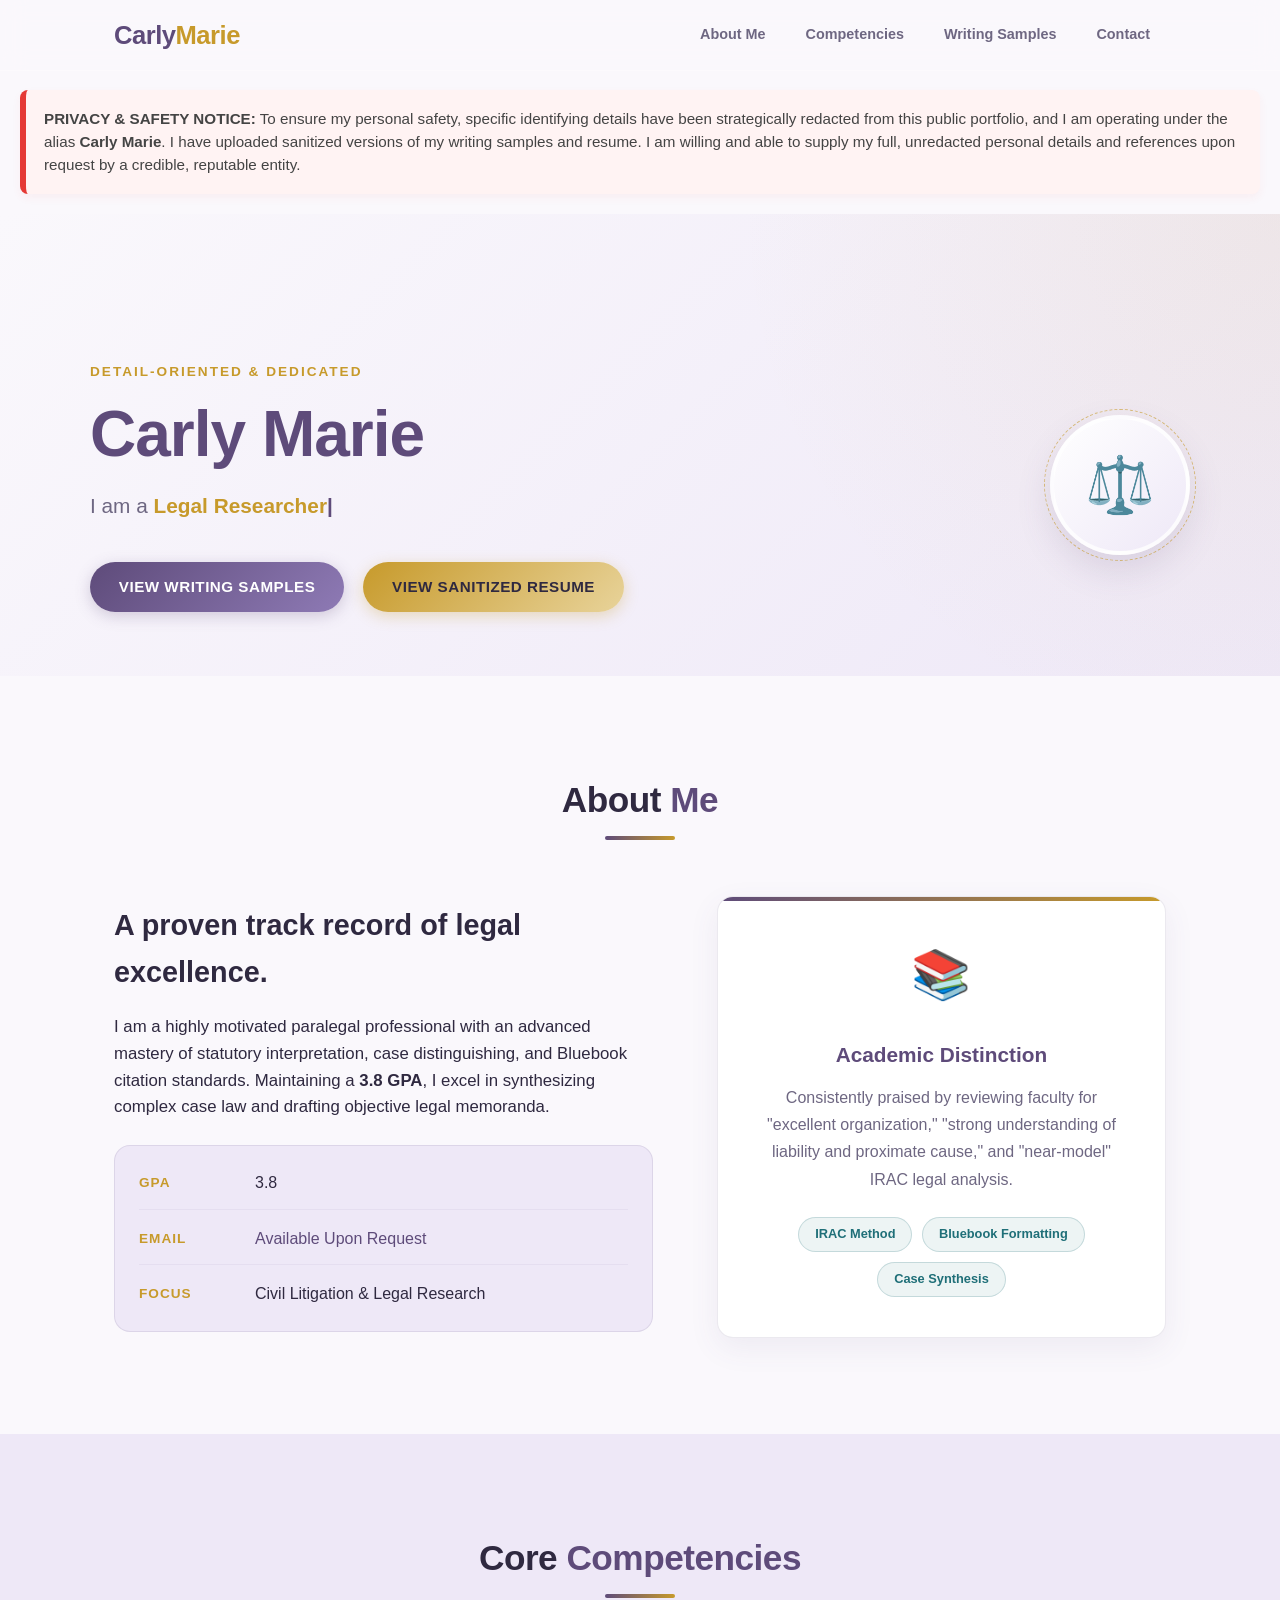
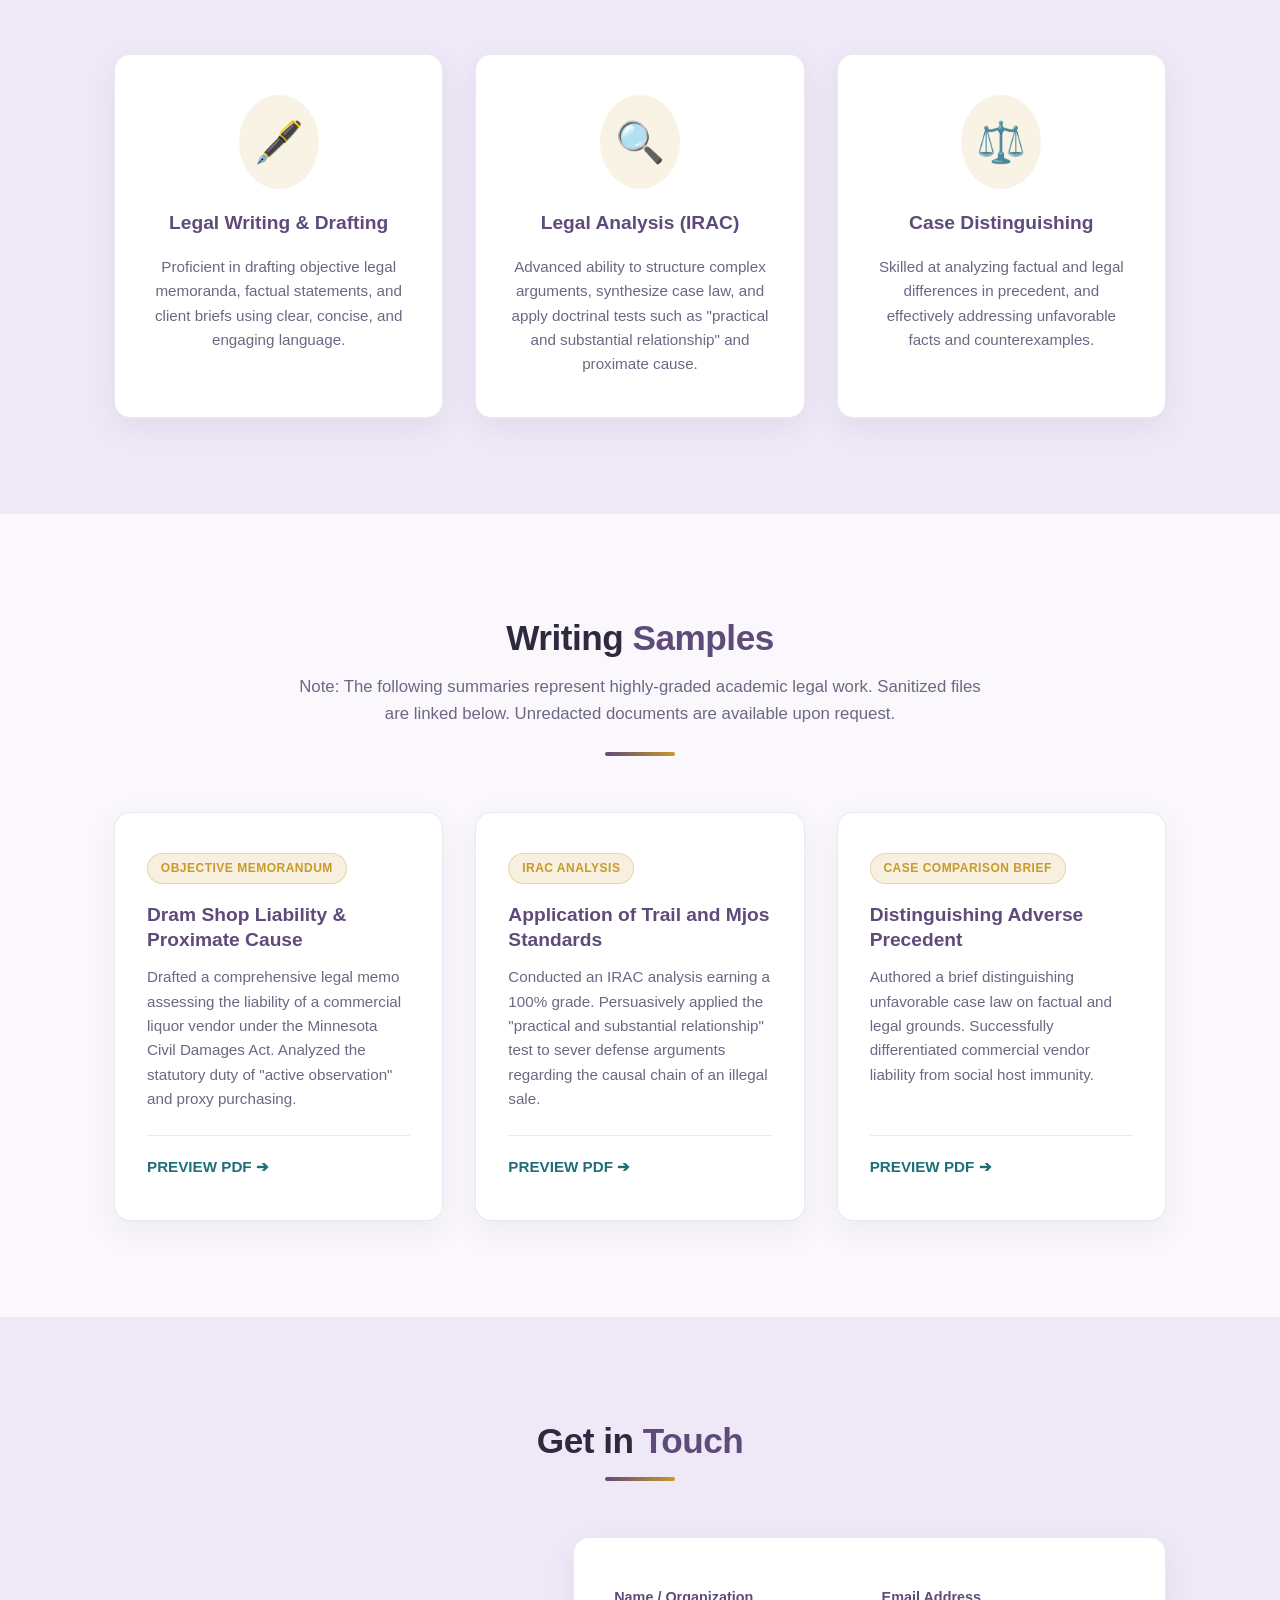
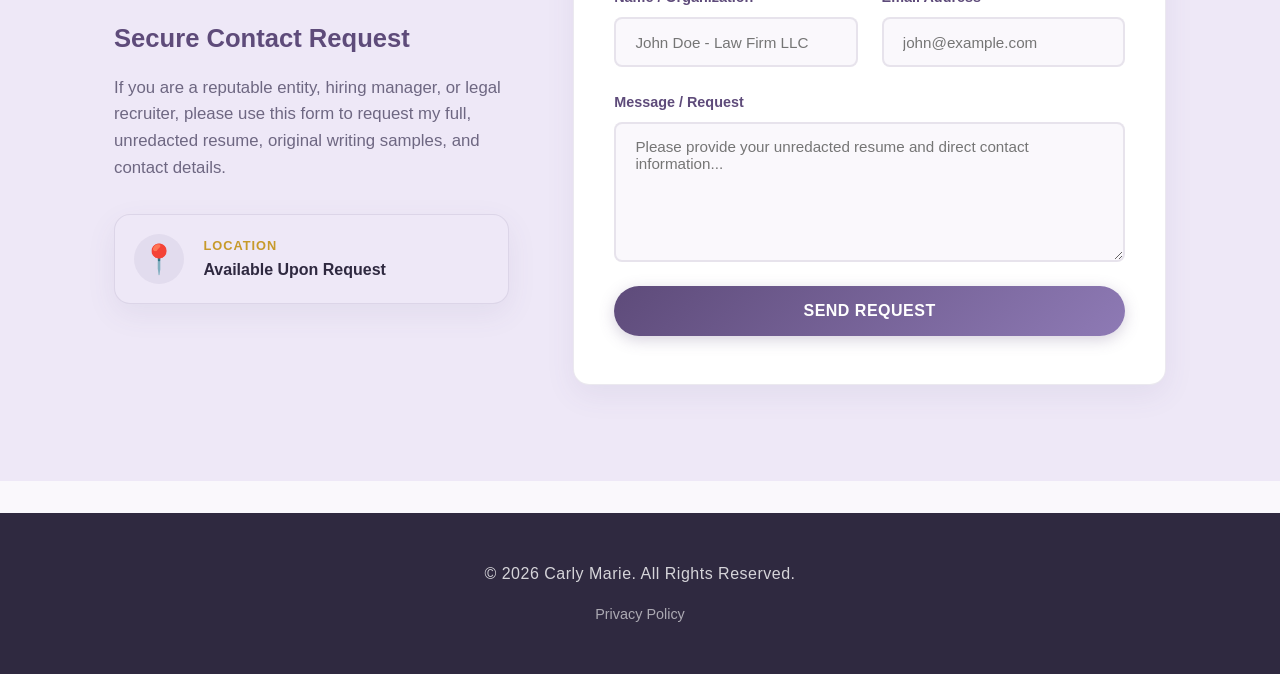
==== commit ce93debc: "Add privacy policy page and update footer link Co-authored-by: carlymariec <174076271+carlymariec@us" ====
--- a/index.html
+++ b/index.html
@@ -3,7 +3,7 @@
 <head>
     <meta charset="UTF-8">
     <meta name="viewport" content="width=device-width, initial-scale=1.0">
-    <title>Professional Paralegal Portfolio</title>
+    <title>Carly Marie | Professional Paralegal Portfolio</title>
     <link rel="stylesheet" href="style.css">
     <script src="script.js" defer></script>
 </head>
@@ -12,7 +12,7 @@
     <!-- Navbar -->
     <nav class="navbar">
         <div class="nav-container">
-            <div class="nav-logo">Legal<span>Portfolio</span></div>
+            <div class="nav-logo">Carly<span>Marie</span></div>
             <button id="navToggle" class="nav-toggle" aria-expanded="false" aria-label="Toggle navigation">
                 <span></span><span></span><span></span>
             </button>
@@ -26,8 +26,8 @@
     </nav>
 
     <!-- Security Disclaimer -->
-    <div id="security-disclaimer" style="background-color: #ffebee; border-left: 6px solid #f44336; padding: 15px; margin: 80px 20px 20px 20px; font-family: var(--font-main); border-radius: 4px;">
-        <strong>PRIVACY & SAFETY NOTICE:</strong> To ensure my personal safety, specific identifying details have been strategically redacted from this public portfolio, and I have uploaded sanitized versions of my writing samples and resume. I am willing and able to supply my full, unredacted personal details, resume, and references upon request by a credible, reputable entity.
+    <div id="security-disclaimer" class="security-banner">
+        <strong>PRIVACY & SAFETY NOTICE:</strong> To ensure my personal safety, specific identifying details have been strategically redacted from this public portfolio, and I am operating under the alias <strong>Carly Marie</strong>. I have uploaded sanitized versions of my writing samples and resume. I am willing and able to supply my full, unredacted personal details and references upon request by a credible, reputable entity.
     </div>
 
     <!-- Hero Section -->
@@ -35,16 +35,15 @@
         <div class="hero-content">
             <div class="hero-text fade-in">
                 <span class="hero-eyebrow">Detail-Oriented & Dedicated</span>
-                <h1 class="hero-name">[Name Redacted for Privacy]</h1>
+                <h1 class="hero-name">Carly Marie</h1>
                 <p class="hero-subtitle-line">I am a <span class="typed-wrap"><span class="typed"></span></span></p>
                 <div class="hero-buttons">
                     <a href="#portfolio" class="btn btn-primary">View Writing Samples</a>
-                    <a href="https://github.com/carlymariec/proportfolio.github.io/blob/0fefbd28e42cc2798319f532b7fe6f9e32cf67b1/files/resume/resume.pdf" target="_blank" rel="noopener noreferrer" class="btn btn-gold">View Sanitized Resume</a>
+                    <a href="files/resume/resume.pdf" target="_blank" rel="noopener noreferrer" class="btn btn-gold">View Sanitized Resume</a>
                 </div>
             </div>
             <div class="hero-image-wrap fade-in">
                 <div class="hero-avatar">
-                    <img src="images/profile.jpg" alt="Profile" id="profilePhoto" class="profile-photo">
                     <div id="profileEmoji" class="profile-emoji-fallback">⚖️</div>
                 </div>
             </div>
@@ -81,7 +80,7 @@
     </section>
 
     <!-- Competencies Section -->
-    <section id="skills" class="section">
+    <section id="skills" class="section bg-alt">
         <div class="container">
             <h2 class="section-title">Core <span>Competencies</span></h2>
             <div class="section-divider"></div>
@@ -111,32 +110,37 @@
             <h2 class="section-title">Writing <span>Samples</span></h2>
             <p class="section-subtitle">Note: The following summaries represent highly-graded academic legal work. Sanitized files are linked below. Unredacted documents are available upon request.</p>
             <div class="section-divider"></div>
-            
+
             <div class="assignments-grid">
+                <!-- Legal Memo -->
                 <div class="assignment-card fade-in">
                     <span class="assignment-tag">Objective Memorandum</span>
                     <h3>Dram Shop Liability & Proximate Cause</h3>
                     <p>Drafted a comprehensive legal memo assessing the liability of a commercial liquor vendor under the Minnesota Civil Damages Act. Analyzed the statutory duty of "active observation" and proxy purchasing.</p>
-                    <a href="https://github.com/carlymariec/proportfolio.github.io/tree/0fefbd28e42cc2798319f532b7fe6f9e32cf67b1/files/assignments" target="_blank" rel="noopener noreferrer" class="assignment-link">View in Assignments Folder ➔</a>
+                    <a href="files/assignments/legal-memo.pdf" target="_blank" rel="noopener noreferrer" class="assignment-link">Preview PDF ➔</a>
                 </div>
+
+                <!-- IRAC Analysis -->
                 <div class="assignment-card fade-in">
                     <span class="assignment-tag">IRAC Analysis</span>
                     <h3>Application of Trail and Mjos Standards</h3>
                     <p>Conducted an IRAC analysis earning a 100% grade. Persuasively applied the "practical and substantial relationship" test to sever defense arguments regarding the causal chain of an illegal sale.</p>
-                    <a href="https://github.com/carlymariec/proportfolio.github.io/tree/0fefbd28e42cc2798319f532b7fe6f9e32cf67b1/files/assignments" target="_blank" rel="noopener noreferrer" class="assignment-link">View in Assignments Folder ➔</a>
+                    <a href="files/assignments/statutory-analysis.pdf" target="_blank" rel="noopener noreferrer" class="assignment-link">Preview PDF ➔</a>
                 </div>
+
+                <!-- Distinguishing Cases -->
                 <div class="assignment-card fade-in">
                     <span class="assignment-tag">Case Comparison Brief</span>
                     <h3>Distinguishing Adverse Precedent</h3>
                     <p>Authored a brief distinguishing unfavorable case law on factual and legal grounds. Successfully differentiated commercial vendor liability from social host immunity.</p>
-                    <a href="https://github.com/carlymariec/proportfolio.github.io/tree/0fefbd28e42cc2798319f532b7fe6f9e32cf67b1/files/assignments" target="_blank" rel="noopener noreferrer" class="assignment-link">View in Assignments Folder ➔</a>
+                    <a href="files/assignments/distinguishing-cases.pdf" target="_blank" rel="noopener noreferrer" class="assignment-link">Preview PDF ➔</a>
                 </div>
             </div>
         </div>
     </section>
 
     <!-- Contact Section -->
-    <section id="contact" class="section">
+    <section id="contact" class="section bg-alt">
         <div class="container">
             <h2 class="section-title">Get in <span>Touch</span></h2>
             <div class="section-divider"></div>
@@ -180,9 +184,9 @@
 
     <!-- Footer -->
     <footer>
-        <p>&copy; 2026 Dedicated Paralegal Professional. All Rights Reserved.</p>
+        <p>&copy; 2026 Carly Marie. All Rights Reserved.</p>
         <div class="footer-links">
-            <a href="#security-disclaimer">Privacy Policy</a>
+            <a href="privacy-policy.html">Privacy Policy</a>
         </div>
         <button id="scrollTop" aria-label="Scroll to top">⇧</button>
     </footer>
--- a/style.css
+++ b/style.css
@@ -1,20 +1,28 @@
 /* ===== CSS Variables =====  */ 
-:root {  
-    --primary:       #6B3FA0;   /*  purple accent  */  
-    --primary-light: #9B6DD6;   /*  light purple  */  
-    --gold:          #C9A81F;   /*  gold accent  */  
-    --gold-light:    #E2C84A;  
-    --bg:            #F8F7FC;   /*  very light purple-gray  */  
-    --bg-alt:        #FFFFFF;   /*  white  */  
+:root {
+    /* New Custom Color Palette */
+    --primary:       #5E4B7A;   /* Primary purple: pale but darkened, muted, elegant */  
+    --primary-light: #8E7AB5;   /* Pale purple */  
+    --gold:          #C79A2B;   /* Mustard yellow-gold: richer than standard gold */  
+    --gold-light:    #E8D39A;   /* Light gold */  
+    --teal:          #1F6F78;   /* Dark turquoise teal: restrained, deep accent */
+    
+    --bg:            #FAF8FC;   /* Light translucent neutral base */  
+    --bg-alt:        #EEE8F7;   /* Pastel lavender: soft accent background */  
+    --glass-bg:      rgba(250, 248, 252, 0.82); /* Soft glass background */
+    
     --card-bg:       #FFFFFF;  
-    --card-border:   rgba(107, 63, 160, 0.12);  
-    --text:          #1E1333;   /*  dark text  */  
-    --text-muted:    #6B6685;   /*  muted text */ 
+    --card-border:   rgba(94, 75, 122, 0.12); /* Muted border matched to primary */
+    
+    --text:          #2F2940;   /* Deep text */  
+    --text-muted:    #6E6782;   /* Muted text */
     --white:         #ffffff; 
+    
     --font-main:     'Segoe UI', Tahoma, Geneva, Verdana, sans-serif; 
-    --transition:    0.3s ease; 
-    --radius:        12px; 
-    --shadow:        0 4px 16px rgba(107, 63, 160, 0.10); 
+    --transition:    0.3s cubic-bezier(0.25, 0.8, 0.25, 1); 
+    --radius:        16px; 
+    --shadow:        0 10px 30px rgba(94, 75, 122, 0.08); 
+    --shadow-hover:  0 15px 35px rgba(94, 75, 122, 0.15);
 }
 
 /* ===== Reset & Base ===== */ 
@@ -26,165 +34,170 @@
 img { max-width: 100%; display: block; } 
 ul  { list-style: none; }
 
-/* ===== Visually hidden ===== */ 
-.visually-hidden { position: absolute; width: 1px; height: 1px; padding: 0; margin: -1px; overflow: hidden; clip: rect(0,0,0,0); white-space: nowrap; border: 0; }
-
 /* ===== Utility ===== */ 
 .container { max-width: 1100px; margin: 0 auto; padding: 0 1.5rem; }
-.section { padding: 5rem 0; } 
-.section:nth-child(even) { background: var(--bg-alt); }
-.section-title { text-align: center; font-size: 2rem; font-weight: 700; margin-bottom: 0.5rem; color: var(--text); } 
+.section { padding: 6rem 0; } 
+.bg-alt { background: var(--bg-alt); }
+.section-title { text-align: center; font-size: 2.2rem; font-weight: 800; margin-bottom: 0.5rem; color: var(--text); letter-spacing: -0.5px; } 
 .section-title span { color: var(--primary); }
-.section-subtitle { text-align: center; color: var(--text-muted); margin-bottom: 1rem; font-size: 1.05rem; }
-.section-divider { width: 60px; height: 3px; background: linear-gradient(90deg, var(--primary), var(--gold)); border-radius: 2px; margin: 0 auto 3rem; }
+.section-subtitle { text-align: center; color: var(--text-muted); margin-bottom: 1.5rem; font-size: 1.05rem; max-width: 700px; margin-left: auto; margin-right: auto; }
+.section-divider { width: 70px; height: 4px; background: linear-gradient(90deg, var(--primary), var(--gold)); border-radius: 2px; margin: 0 auto 3.5rem; }
 
 /* ===== Fade-in ===== */ 
-.fade-in { opacity: 0; transform: translateY(22px); transition: opacity 0.55s ease, transform 0.55s ease; } 
+.fade-in { opacity: 0; transform: translateY(20px); transition: opacity 0.6s ease, transform 0.6s ease; } 
 .fade-in.visible { opacity: 1; transform: none; }
 
 /* ===== Buttons ===== */ 
-.btn { display: inline-flex; align-items: center; gap: 0.5rem; padding: 0.7rem 1.6rem; border-radius: 8px; font-weight: 600; font-size: 0.95rem; cursor: pointer; border: 2px solid transparent; transition: all var(--transition); } 
-.btn-primary { background: var(--primary); color: var(--white); } 
-.btn-primary:hover { background: var(--primary-light); color: var(--white); }
-.btn-gold { background: var(--gold); color: var(--white); } 
-.btn-gold:hover { background: var(--gold-light); color: var(--text); }
-.btn-outline { background: transparent; color: var(--primary); border-color: var(--primary); } 
-.btn-outline:hover { background: var(--primary); color: var(--white); }
-
-/* ===== Navbar ===== */ 
-.navbar { position: fixed; top: 0; left: 0; right: 0; z-index: 1000; background: rgba(248, 247, 252, 0.95); backdrop-filter: blur(8px); border-bottom: 1px solid var(--card-border); transition: box-shadow var(--transition); } 
-.navbar.scrolled { box-shadow: 0 2px 16px rgba(107,63,160,0.10); }
-.nav-container { max-width: 1100px; margin: 0 auto; padding: 0 1.5rem; height: 64px; display: flex; align-items: center; justify-content: space-between; }
-.nav-logo { font-size: 1.4rem; font-weight: 800; color: var(--primary); letter-spacing: -0.5px; } 
+.btn { display: inline-flex; align-items: center; justify-content: center; gap: 0.5rem; padding: 0.8rem 1.8rem; border-radius: 30px; font-weight: 600; font-size: 0.95rem; cursor: pointer; border: none; transition: all var(--transition); text-transform: uppercase; letter-spacing: 0.5px; text-align: center; } 
+.btn-primary { background: linear-gradient(135deg, var(--primary), var(--primary-light)); color: var(--white); box-shadow: 0 4px 15px rgba(94, 75, 122, 0.25); } 
+.btn-primary:hover { transform: translateY(-2px); box-shadow: 0 6px 20px rgba(94, 75, 122, 0.35); color: var(--white); }
+.btn-gold { background: linear-gradient(135deg, var(--gold), var(--gold-light)); color: var(--text); box-shadow: 0 4px 15px rgba(199, 154, 43, 0.3); } 
+.btn-gold:hover { transform: translateY(-2px); box-shadow: 0 6px 20px rgba(199, 154, 43, 0.45); color: var(--text); }
+
+/* ===== Navbar (Glassmorphism) ===== */ 
+.navbar { position: fixed; top: 0; left: 0; right: 0; z-index: 1000; background: var(--glass-bg); backdrop-filter: blur(12px); border-bottom: 1px solid rgba(255,255,255,0.3); transition: all var(--transition); } 
+.navbar.scrolled { box-shadow: 0 4px 20px rgba(94, 75, 122, 0.08); background: rgba(250, 248, 252, 0.96); }
+.nav-container { max-width: 1100px; margin: 0 auto; padding: 0 1.5rem; height: 70px; display: flex; align-items: center; justify-content: space-between; }
+.nav-logo { font-size: 1.6rem; font-weight: 800; color: var(--primary); letter-spacing: -0.5px; } 
 .nav-logo span { color: var(--gold); }
-.nav-links { display: flex; gap: 0.25rem; } 
-.nav-links a { padding: 0.4rem 0.85rem; border-radius: 6px; font-size: 0.9rem; font-weight: 500; color: var(--text-muted); transition: all var(--transition); } 
-.nav-links a:hover, .nav-links a.active { color: var(--primary); background: rgba(107, 63, 160, 0.08); }
+.nav-links { display: flex; gap: 0.5rem; } 
+.nav-links a { padding: 0.5rem 1rem; border-radius: 8px; font-size: 0.9rem; font-weight: 600; color: var(--text-muted); transition: all var(--transition); } 
+.nav-links a:hover, .nav-links a.active { color: var(--primary); background: rgba(94, 75, 122, 0.08); }
 
 /* Hamburger */ 
-.nav-toggle { display: none; flex-direction: column; gap: 5px; background: none; border: none; cursor: pointer; padding: 4px; } 
-.nav-toggle span { display: block; width: 24px; height: 2px; background: var(--text); border-radius: 2px; transition: all var(--transition); } 
-.nav-toggle.open span:nth-child(1) { transform: translateY(7px) rotate(45deg); } 
+.nav-toggle { display: none; flex-direction: column; gap: 6px; background: none; border: none; cursor: pointer; padding: 4px; } 
+.nav-toggle span { display: block; width: 26px; height: 2px; background: var(--primary); border-radius: 2px; transition: all var(--transition); } 
+.nav-toggle.open span:nth-child(1) { transform: translateY(8px) rotate(45deg); } 
 .nav-toggle.open span:nth-child(2) { opacity: 0; } 
-.nav-toggle.open span:nth-child(3) { transform: translateY(-7px) rotate(-45deg); }
-
-/* ===== Hero ===== */ 
-.hero { min-height: 100vh; display: flex; align-items: center; padding: 6rem 1.5rem 4rem; background: linear-gradient(135deg, #F8F7FC 0%, #EDE8F7 100%); }
-.hero-content { max-width: 1100px; margin: 0 auto; width: 100%; display: flex; align-items: center; justify-content: space-between; gap: 3rem; }
+.nav-toggle.open span:nth-child(3) { transform: translateY(-8px) rotate(-45deg); }
+
+/* ===== Security Banner ===== */
+.security-banner { background-color: #FFF3F3; border-left: 6px solid #E53935; padding: 18px; margin: 90px 20px 20px 20px; font-family: var(--font-main); border-radius: 8px; font-size: 0.95rem; line-height: 1.5; color: #444; box-shadow: 0 4px 10px rgba(229, 57, 53, 0.05); }
+
+/* ===== Hero Section ===== */ 
+.hero { min-height: 40vh; display: flex; align-items: center; padding: 9rem 1.5rem 4rem; background: radial-gradient(circle at top right, rgba(199, 154, 43, 0.08) 0%, transparent 40%), linear-gradient(135deg, var(--bg) 0%, var(--bg-alt) 100%); position: relative; overflow: hidden; }
+.hero-content { max-width: 1100px; margin: 0 auto; width: 100%; display: flex; align-items: center; justify-content: space-between; gap: 4rem; position: relative; z-index: 1; }
 .hero-text { flex: 1; }
-.hero-eyebrow { display: inline-block; font-size: 0.85rem; font-weight: 600; letter-spacing: 2px; text-transform: uppercase; color: var(--primary-light); margin-bottom: 0.75rem; }
-.hero-name { font-size: clamp(2.4rem, 5vw, 3.5rem); font-weight: 800; color: var(--text); line-height: 1.1; margin-bottom: 1rem; }
-.hero-subtitle-line { font-size: 1.1rem; color: var(--text-muted); margin-bottom: 2rem; }
-.typed-wrap { color: var(--primary); font-weight: 600; } 
-.typed::after { content: '|'; animation: blink 1s infinite; color: var(--gold); } 
+.hero-eyebrow { display: inline-block; font-size: 0.85rem; font-weight: 700; letter-spacing: 2px; text-transform: uppercase; color: var(--gold); margin-bottom: 1rem; }
+.hero-name { font-size: clamp(2.5rem, 6vw, 4rem); font-weight: 800; color: var(--primary); line-height: 1.1; margin-bottom: 1.2rem; letter-spacing: -1px; }
+.hero-subtitle-line { font-size: 1.3rem; color: var(--text-muted); margin-bottom: 2.5rem; font-weight: 500; }
+.typed-wrap { color: var(--gold); font-weight: 700; } 
+.typed::after { content: '|'; animation: blink 1s infinite; color: var(--primary); } 
 @keyframes blink { 0%, 100% { opacity: 1; } 50% { opacity: 0; } }
-.hero-buttons { display: flex; flex-wrap: wrap; gap: 1rem; margin-bottom: 2rem; }
-.hero-social { display: flex; gap: 0.75rem; } 
-.hero-social a { width: 40px; height: 40px; border-radius: 50%; display: flex; align-items: center; justify-content: center; background: var(--card-bg); color: var(--primary); border: 1.5px solid var(--card-border); transition: all var(--transition); } 
-.hero-social a:hover { background: var(--primary); color: var(--white); border-color: var(--primary); }
+.hero-buttons { display: flex; flex-wrap: wrap; gap: 1.2rem; }
+
 .hero-image-wrap { flex-shrink: 0; }
-.hero-avatar { width: 220px; height: 220px; border-radius: 50%; background: linear-gradient(135deg, #EDE8F7, #DDD5F0); border: 4px solid var(--card-border); display: flex; align-items: center; justify-content: center; font-size: 5rem; box-shadow: var(--shadow); overflow: hidden; }
-.profile-photo { width: 100%; height: 100%; object-fit: cover; border-radius: 50%; display: block; }
-.profile-emoji-fallback { display: none; align-items: center; justify-content: center; width: 100%; height: 100%; font-size: 5rem; }
+.hero-avatar { width: 140px; height: 140px; border-radius: 50%; background: linear-gradient(135deg, #ffffff, var(--bg-alt)); border: 4px solid rgba(255,255,255,0.8); display: flex; align-items: center; justify-content: center; box-shadow: var(--shadow-hover); position: relative; }
+.hero-avatar::after { content: ''; position: absolute; inset: -10px; border: 1.5px dashed rgba(199, 154, 43, 0.6); border-radius: 50%; animation: spin 20s linear infinite; }
+@keyframes spin { 100% { transform: rotate(360deg); } }
+.profile-emoji-fallback { display: flex; align-items: center; justify-content: center; font-size: 3.5rem; }
 
 /* ===== About ===== */ 
-.about-grid { display: grid; grid-template-columns: 1fr 1fr; gap: 3rem; align-items: start; }
-.about-highlight-card { background: var(--card-bg); border: 1px solid var(--card-border); border-radius: var(--radius); padding: 2rem; box-shadow: var(--shadow); text-align: center; }
-.about-icon-circle { font-size: 2.5rem; margin-bottom: 1rem; }
-.about-highlight-card h3 { font-size: 1.15rem; color: var(--text); margin-bottom: 0.5rem; }
-.about-highlight-card p { color: var(--text-muted); font-size: 0.95rem; margin-bottom: 1rem; }
-.card-tag-row { display: flex; flex-wrap: wrap; gap: 0.4rem; justify-content: center; } 
-.card-tag { background: rgba(107, 63, 160, 0.08); color: var(--primary); border-radius: 20px; padding: 0.25rem 0.75rem; font-size: 0.78rem; font-weight: 500; }
-.about-text h3 { font-size: 1.5rem; font-weight: 700; color: var(--text); margin-bottom: 1rem; }
-.about-facts { display: flex; flex-direction: column; gap: 0.75rem; margin-top: 1rem; } 
-.fact-item { display: flex; gap: 1rem; align-items: baseline; border-bottom: 1px solid var(--card-border); padding-bottom: 0.5rem; } 
-.fact-label { font-size: 0.8rem; color: var(--text-muted); font-weight: 600; text-transform: uppercase; letter-spacing: 0.5px; min-width: 110px; } 
-.fact-value { color: var(--text); font-size: 0.95rem; }
-
-/* ===== Education & Competencies ===== */ 
-.edu-grid { display: grid; grid-template-columns: repeat(auto-fill, minmax(300px, 1fr)); gap: 1.5rem; }
-.edu-card { background: var(--card-bg); border: 1px solid var(--card-border); border-radius: var(--radius); padding: 1.75rem; box-shadow: var(--shadow); transition: transform var(--transition), box-shadow var(--transition); } 
-.edu-card:hover { transform: translateY(-4px); box-shadow: 0 8px 28px rgba(107,63,160,0.14); }
-.edu-card-icon { font-size: 2rem; margin-bottom: 0.75rem; } 
-.edu-card h3 { font-size: 1.05rem; font-weight: 700; color: var(--text); margin-bottom: 0.25rem; } 
-.edu-course { font-size: 0.8rem; text-transform: uppercase; letter-spacing: 0.5px; color: var(--primary-light); font-weight: 600; margin-bottom: 0.75rem; } 
-.edu-card p { font-size: 0.9rem; color: var(--text-muted); margin-bottom: 1rem; } 
-.skill-tags { display: flex; flex-wrap: wrap; gap: 0.4rem; } 
-.skill-tag { background: rgba(107, 63, 160, 0.07); color: var(--primary); border-radius: 20px; padding: 0.2rem 0.65rem; font-size: 0.75rem; font-weight: 500; }
+.about-grid { display: grid; grid-template-columns: 1.2fr 1fr; gap: 4rem; align-items: center; }
+.about-highlight-card { background: var(--card-bg); border: 1px solid var(--card-border); border-radius: var(--radius); padding: 2.5rem; box-shadow: var(--shadow); text-align: center; position: relative; overflow: hidden; transition: var(--transition); }
+.about-highlight-card:hover { transform: translateY(-5px); box-shadow: var(--shadow-hover); border-color: rgba(199, 154, 43, 0.3); }
+.about-highlight-card::before { content: ''; position: absolute; top: 0; left: 0; right: 0; height: 4px; background: linear-gradient(90deg, var(--primary), var(--gold)); }
+.about-icon-circle { font-size: 3rem; margin-bottom: 1.5rem; }
+.about-highlight-card h3 { font-size: 1.3rem; color: var(--primary); margin-bottom: 0.8rem; font-weight: 700; }
+.about-highlight-card p { color: var(--text-muted); font-size: 1rem; margin-bottom: 1.5rem; line-height: 1.7; }
+.card-tag-row { display: flex; flex-wrap: wrap; gap: 0.6rem; justify-content: center; } 
+.card-tag { background: rgba(31, 111, 120, 0.08); color: var(--teal); border-radius: 20px; padding: 0.4rem 1rem; font-size: 0.8rem; font-weight: 600; border: 1px solid rgba(31, 111, 120, 0.2); }
+.about-text h3 { font-size: 1.8rem; font-weight: 800; color: var(--text); margin-bottom: 1.2rem; }
+.about-text p { font-size: 1.05rem; }
+.about-facts { display: flex; flex-direction: column; gap: 1rem; margin-top: 1.5rem; background: var(--bg-alt); padding: 1.5rem; border-radius: var(--radius); border: 1px solid var(--card-border); } 
+.fact-item { display: flex; gap: 1rem; align-items: center; border-bottom: 1px solid rgba(94, 75, 122, 0.06); padding-bottom: 0.8rem; } 
+.fact-item:last-child { border-bottom: none; padding-bottom: 0; }
+.fact-label { font-size: 0.85rem; color: var(--gold); font-weight: 700; text-transform: uppercase; letter-spacing: 1px; min-width: 100px; } 
+.fact-value { color: var(--text); font-size: 1rem; font-weight: 500; }
+
+/* ===== Competencies ===== */ 
+.edu-grid { display: grid; grid-template-columns: repeat(auto-fit, minmax(min(100%, 300px), 1fr)); gap: 2rem; }
+.edu-card { background: var(--card-bg); border: 1px solid var(--card-border); border-radius: var(--radius); padding: 2.5rem 2rem; box-shadow: var(--shadow); transition: all var(--transition); text-align: center; } 
+.edu-card:hover { transform: translateY(-8px); box-shadow: var(--shadow-hover); border-color: rgba(94, 75, 122, 0.15); }
+.edu-card-icon { font-size: 2.5rem; margin-bottom: 1.2rem; display: inline-block; padding: 15px; background: rgba(199, 154, 43, 0.12); border-radius: 50%; } 
+.edu-card h3 { font-size: 1.2rem; font-weight: 800; color: var(--primary); margin-bottom: 1rem; } 
+.edu-card p { font-size: 0.95rem; color: var(--text-muted); line-height: 1.6; } 
 
 /* ===== Assignments ===== */ 
-.assignments-grid { display: grid; grid-template-columns: repeat(auto-fill, minmax(300px, 1fr)); gap: 1.5rem; }
-.assignment-card { background: var(--card-bg); border: 1px solid var(--card-border); border-radius: var(--radius); padding: 1.75rem; box-shadow: var(--shadow); transition: transform var(--transition), box-shadow var(--transition); } 
-.assignment-card:hover { transform: translateY(-4px); box-shadow: 0 8px 28px rgba(107,63,160,0.14); } 
-.assignment-card h3 { font-size: 1.05rem; font-weight: 700; color: var(--text); margin-bottom: 0.5rem; } 
-.assignment-card p { font-size: 0.9rem; color: var(--text-muted); margin-bottom: 1rem; } 
-.assignment-tag { display: inline-block; background: rgba(201, 168, 31, 0.12); color: #8A7200; border-radius: 20px; padding: 0.2rem 0.65rem; font-size: 0.75rem; font-weight: 600; margin-bottom: 1rem; } 
-.assignment-link { display: inline-flex; align-items: center; gap: 0.35rem; font-size: 0.85rem; font-weight: 600; color: var(--primary); } 
-.assignment-link:hover { color: var(--gold); }
-.assignments-placeholder { grid-column: 1 / -1; text-align: center; padding: 3rem 2rem; background: var(--card-bg); border: 2px dashed var(--card-border); border-radius: var(--radius); color: var(--text-muted); } 
-.assignments-placeholder p { font-size: 1rem; }
-
-/* ===== Resume ===== */ 
-.resume-inner { display: grid; grid-template-columns: 1fr 1.8fr; gap: 2.5rem; align-items: start; }
-.resume-visual { background: var(--card-bg); border: 1px solid var(--card-border); border-radius: var(--radius); padding: 2.5rem 2rem; box-shadow: var(--shadow); text-align: center; } 
-.resume-icon-wrap { font-size: 3rem; margin-bottom: 1rem; } 
-.resume-visual h3 { font-size: 1.3rem; font-weight: 700; color: var(--text); } 
-.resume-visual p { color: var(--text-muted); margin-bottom: 1.5rem; } 
-.resume-download-btn { width: 100%; justify-content: center; }
-.resume-highlights { background: var(--card-bg); border: 1px solid var(--card-border); border-radius: var(--radius); padding: 2rem; box-shadow: var(--shadow); } 
-.resume-highlights h3 { font-size: 1.2rem; font-weight: 700; color: var(--text); margin-bottom: 1.5rem; } 
-.resume-items { display: flex; flex-direction: column; gap: 1rem; } 
-.resume-item { display: flex; gap: 1rem; align-items: flex-start; padding-bottom: 1rem; border-bottom: 1px solid var(--card-border); } 
-.resume-item:last-child { border-bottom: none; padding-bottom: 0; } 
-.resume-item-icon { font-size: 1.4rem; flex-shrink: 0; margin-top: 0.1rem; } 
-.item-title { font-weight: 600; color: var(--text); font-size: 0.95rem; } 
-.item-sub { font-size: 0.85rem; color: var(--text-muted); margin-top: 0.15rem; }
+.assignments-grid { display: grid; grid-template-columns: repeat(auto-fit, minmax(min(100%, 320px), 1fr)); gap: 2rem; }
+.assignment-card { background: var(--card-bg); border: 1px solid var(--card-border); border-radius: var(--radius); padding: 2.5rem 2rem; box-shadow: var(--shadow); transition: all var(--transition); display: flex; flex-direction: column; } 
+.assignment-card:hover { transform: translateY(-8px); box-shadow: var(--shadow-hover); } 
+.assignment-tag { align-self: flex-start; background: rgba(199, 154, 43, 0.15); color: var(--gold); border-radius: 20px; padding: 0.3rem 0.8rem; font-size: 0.75rem; font-weight: 700; margin-bottom: 1.2rem; text-transform: uppercase; letter-spacing: 0.5px; border: 1px solid rgba(199, 154, 43, 0.3); } 
+.assignment-card h3 { font-size: 1.2rem; font-weight: 800; color: var(--primary); margin-bottom: 0.8rem; line-height: 1.3; } 
+.assignment-card p { font-size: 0.95rem; color: var(--text-muted); margin-bottom: 1.5rem; flex-grow: 1; } 
+.assignment-link { display: inline-flex; align-items: center; gap: 0.4rem; font-size: 0.95rem; font-weight: 700; color: var(--teal); border-top: 1px solid var(--card-border); padding-top: 1.2rem; text-transform: uppercase; } 
+.assignment-link:hover { color: var(--primary); gap: 0.6rem; }
 
 /* ===== Contact ===== */ 
-.contact-grid { display: grid; grid-template-columns: 1fr 1.5fr; gap: 3rem; align-items: start; }
-.contact-info h3 { font-size: 1.3rem; font-weight: 700; color: var(--text); margin-bottom: 0.75rem; } 
-.contact-info > p { color: var(--text-muted); margin-bottom: 1.5rem; font-size: 0.95rem; }
-.contact-items { display: flex; flex-direction: column; gap: 0.75rem; } 
-.contact-item { display: flex; align-items: center; gap: 1rem; padding: 0.9rem 1rem; background: var(--card-bg); border: 1px solid var(--card-border); border-radius: var(--radius); box-shadow: var(--shadow); } 
-.contact-item-icon { font-size: 1.4rem; flex-shrink: 0; } 
-.label { font-size: 0.75rem; text-transform: uppercase; letter-spacing: 0.5px; color: var(--text-muted); font-weight: 600; } 
-.value { font-size: 0.9rem; color: var(--text); font-weight: 500; }
-.contact-form-wrap { background: var(--card-bg); border: 1px solid var(--card-border); border-radius: var(--radius); padding: 2rem; box-shadow: var(--shadow); }
-.form-row { display: grid; grid-template-columns: 1fr 1fr; gap: 1rem; } 
-.form-group { display: flex; flex-direction: column; gap: 0.4rem; margin-bottom: 1rem; } 
-.form-group label { font-size: 0.85rem; font-weight: 600; color: var(--text); } 
-.form-group input, .form-group textarea { padding: 0.7rem 0.9rem; border: 1.5px solid var(--card-border); border-radius: 8px; font-family: var(--font-main); font-size: 0.9rem; background: var(--bg); color: var(--text); transition: border-color var(--transition); outline: none; } 
-.form-group input:focus, .form-group textarea:focus { border-color: var(--primary); } 
-.form-group textarea { resize: vertical; min-height: 120px; } 
-.form-submit { width: 100%; justify-content: center; margin-top: 0.5rem; }
-.form-success { display: none; margin-top: 1rem; padding: 0.75rem 1rem; background: rgba(107, 63, 160, 0.08); border: 1px solid var(--card-border); border-radius: 8px; color: var(--primary); font-size: 0.9rem; text-align: center; }
+.contact-grid { display: grid; grid-template-columns: 1fr 1.5fr; gap: 4rem; align-items: center; }
+.contact-info h3 { font-size: 1.6rem; font-weight: 800; color: var(--primary); margin-bottom: 1rem; } 
+.contact-info > p { color: var(--text-muted); margin-bottom: 2rem; font-size: 1.05rem; }
+.contact-items { display: flex; flex-direction: column; gap: 1rem; } 
+.contact-item { display: flex; align-items: center; gap: 1.2rem; padding: 1.2rem; background: var(--bg-alt); border: 1px solid var(--card-border); border-radius: var(--radius); box-shadow: var(--shadow); } 
+.contact-item-icon { font-size: 1.8rem; background: rgba(94, 75, 122, 0.08); width: 50px; height: 50px; display: flex; align-items: center; justify-content: center; border-radius: 50%; } 
+.label { font-size: 0.8rem; text-transform: uppercase; letter-spacing: 1px; color: var(--gold); font-weight: 700; } 
+.value { font-size: 1rem; color: var(--text); font-weight: 600; }
+.contact-form-wrap { background: var(--card-bg); border: 1px solid var(--card-border); border-radius: var(--radius); padding: 3rem 2.5rem; box-shadow: var(--shadow); }
+.form-row { display: grid; grid-template-columns: 1fr 1fr; gap: 1.5rem; } 
+.form-group { display: flex; flex-direction: column; gap: 0.5rem; margin-bottom: 1.5rem; } 
+.form-group label { font-size: 0.9rem; font-weight: 700; color: var(--primary); } 
+.form-group input, .form-group textarea { padding: 0.9rem 1.2rem; border: 2px solid var(--card-border); border-radius: 8px; font-family: var(--font-main); font-size: 0.95rem; background: var(--bg); color: var(--text); transition: border-color var(--transition), box-shadow var(--transition); outline: none; width: 100%; } 
+.form-group input:focus, .form-group textarea:focus { border-color: var(--teal); background: var(--card-bg); box-shadow: 0 0 0 3px rgba(31, 111, 120, 0.15); } 
+.form-group textarea { resize: vertical; min-height: 140px; } 
+.form-submit { width: 100%; justify-content: center; padding: 1rem; font-size: 1rem; }
+.form-success { display: none; margin-top: 1.5rem; padding: 1rem; background: rgba(31, 111, 120, 0.1); border: 1px solid rgba(31, 111, 120, 0.3); border-radius: 8px; color: var(--teal); font-size: 0.95rem; font-weight: 600; text-align: center; }
 
 /* ===== Footer ===== */ 
-footer { background: var(--text); color: rgba(255,255,255,0.7); padding: 2.5rem 1.5rem; text-align: center; }
-footer .heart { color: #E97B6A; } 
-footer a { color: rgba(255,255,255,0.55); font-size: 0.85rem; } 
-footer a:hover { color: var(--gold-light); }
-.footer-links { display: flex; flex-wrap: wrap; justify-content: center; gap: 0.5rem 1rem; margin-top: 0.75rem; }
+footer { background: var(--text); color: rgba(255,255,255,0.8); padding: 3rem 1.5rem; text-align: center; margin-top: 2rem; }
+footer p { font-weight: 500; letter-spacing: 0.5px; }
+footer a { color: rgba(255,255,255,0.6); font-size: 0.9rem; text-decoration: underline; text-decoration-color: transparent; transition: all 0.3s; } 
+footer a:hover { color: var(--gold-light); text-decoration-color: var(--gold-light); }
+.footer-links { display: flex; flex-wrap: wrap; justify-content: center; gap: 1.5rem; margin-top: 1rem; }
+
+/* ===== Privacy Policy ===== */
+.privacy-content h3 { font-size: 1.2rem; font-weight: 800; color: var(--primary); margin: 2rem 0 0.6rem; }
+.privacy-content p { color: var(--text-muted); font-size: 1rem; margin-bottom: 1rem; line-height: 1.8; }
+.privacy-content a { color: var(--primary); font-weight: 600; }
+.privacy-content a:hover { color: var(--gold); }
+.privacy-list { list-style: disc; padding-left: 1.8rem; margin-bottom: 1rem; color: var(--text-muted); font-size: 1rem; line-height: 1.8; }
 
 /* ===== Scroll-to-top button ===== */ 
-#scrollTop { position: fixed; bottom: 1.5rem; right: 1.5rem; width: 44px; height: 44px; border-radius: 50%; background: var(--primary); color: var(--white); border: none; font-size: 1.4rem; cursor: pointer; display: flex; align-items: center; justify-content: center; opacity: 0; transform: translateY(12px); transition: opacity var(--transition), transform var(--transition); box-shadow: var(--shadow); z-index: 999; } 
+#scrollTop { position: fixed; bottom: 2rem; right: 2rem; width: 50px; height: 50px; border-radius: 50%; background: var(--primary); color: var(--white); border: 2px solid rgba(255,255,255,0.15); font-size: 1.5rem; cursor: pointer; display: flex; align-items: center; justify-content: center; opacity: 0; transform: translateY(15px); transition: all var(--transition); box-shadow: 0 4px 15px rgba(0,0,0,0.25); z-index: 999; } 
 #scrollTop.show { opacity: 1; transform: none; } 
-#scrollTop:hover { background: var(--primary-light); }
-
-/* ===== Responsive ===== */ 
+#scrollTop:hover { background: var(--gold); border-color: var(--white); transform: translateY(-3px); box-shadow: 0 6px 20px rgba(199, 154, 43, 0.4); }
+
+
+/* =========================================
+   RESPONSIVE DESIGN (TABLETS & MOBILE)
+   ========================================= */
+
+@media (max-width: 900px) {
+    .hero-content { flex-direction: column-reverse; text-align: center; gap: 2rem; } 
+    .hero-buttons { justify-content: center; } 
+    .hero-image-wrap { display: block; margin: 0 auto; }
+    .about-grid, .contact-grid { grid-template-columns: 1fr; }
+    .form-row { grid-template-columns: 1fr; }
+}
+
 @media (max-width: 768px) { 
     .nav-toggle { display: flex; } 
-    .nav-links { position: absolute; top: 64px; left: 0; right: 0; background: var(--bg-alt); flex-direction: column; padding: 1rem 1.5rem; display: none; border-bottom: 1px solid var(--card-border); } 
+    .nav-links { position: absolute; top: 70px; left: 0; right: 0; background: var(--bg-alt); flex-direction: column; padding: 1rem 1.5rem; display: none; border-bottom: 1px solid var(--card-border); box-shadow: 0 10px 20px rgba(0,0,0,0.05); } 
     .nav-links.open { display: flex; }
-    .hero-content { flex-direction: column; text-align: center; } 
-    .hero-buttons { justify-content: center; } 
-    .hero-social { justify-content: center; } 
-    .hero-image-wrap { display: none; }
-    .about-grid, .resume-inner, .contact-grid { grid-template-columns: 1fr; }
-    .form-row { grid-template-columns: 1fr; } 
-}
+    .nav-links a { padding: 1rem; border-bottom: 1px solid var(--card-border); border-radius: 0; text-align: center; }
+    .nav-links a:last-child { border-bottom: none; }
+}
+
 @media (max-width: 480px) { 
     .section { padding: 3.5rem 0; } 
-    .hero { padding: 5rem 1rem 3rem; } 
-    .section-title { font-size: 1.7rem; } 
-}
+    .hero { padding: 7rem 1rem 3rem; } 
+    .section-title { font-size: 1.8rem; } 
+    .hero-name { font-size: 2.2rem; }
+    .hero-subtitle-line { font-size: 1.1rem; }
+    
+    .hero-buttons { flex-direction: column; width: 100%; gap: 0.8rem; }
+    .btn { width: 100%; padding: 0.9rem; }
+    
+    .contact-form-wrap { padding: 1.8rem 1rem; }
+    .about-highlight-card { padding: 1.8rem 1rem; }
+    .edu-card, .assignment-card { padding: 1.8rem 1.2rem; }
+}
